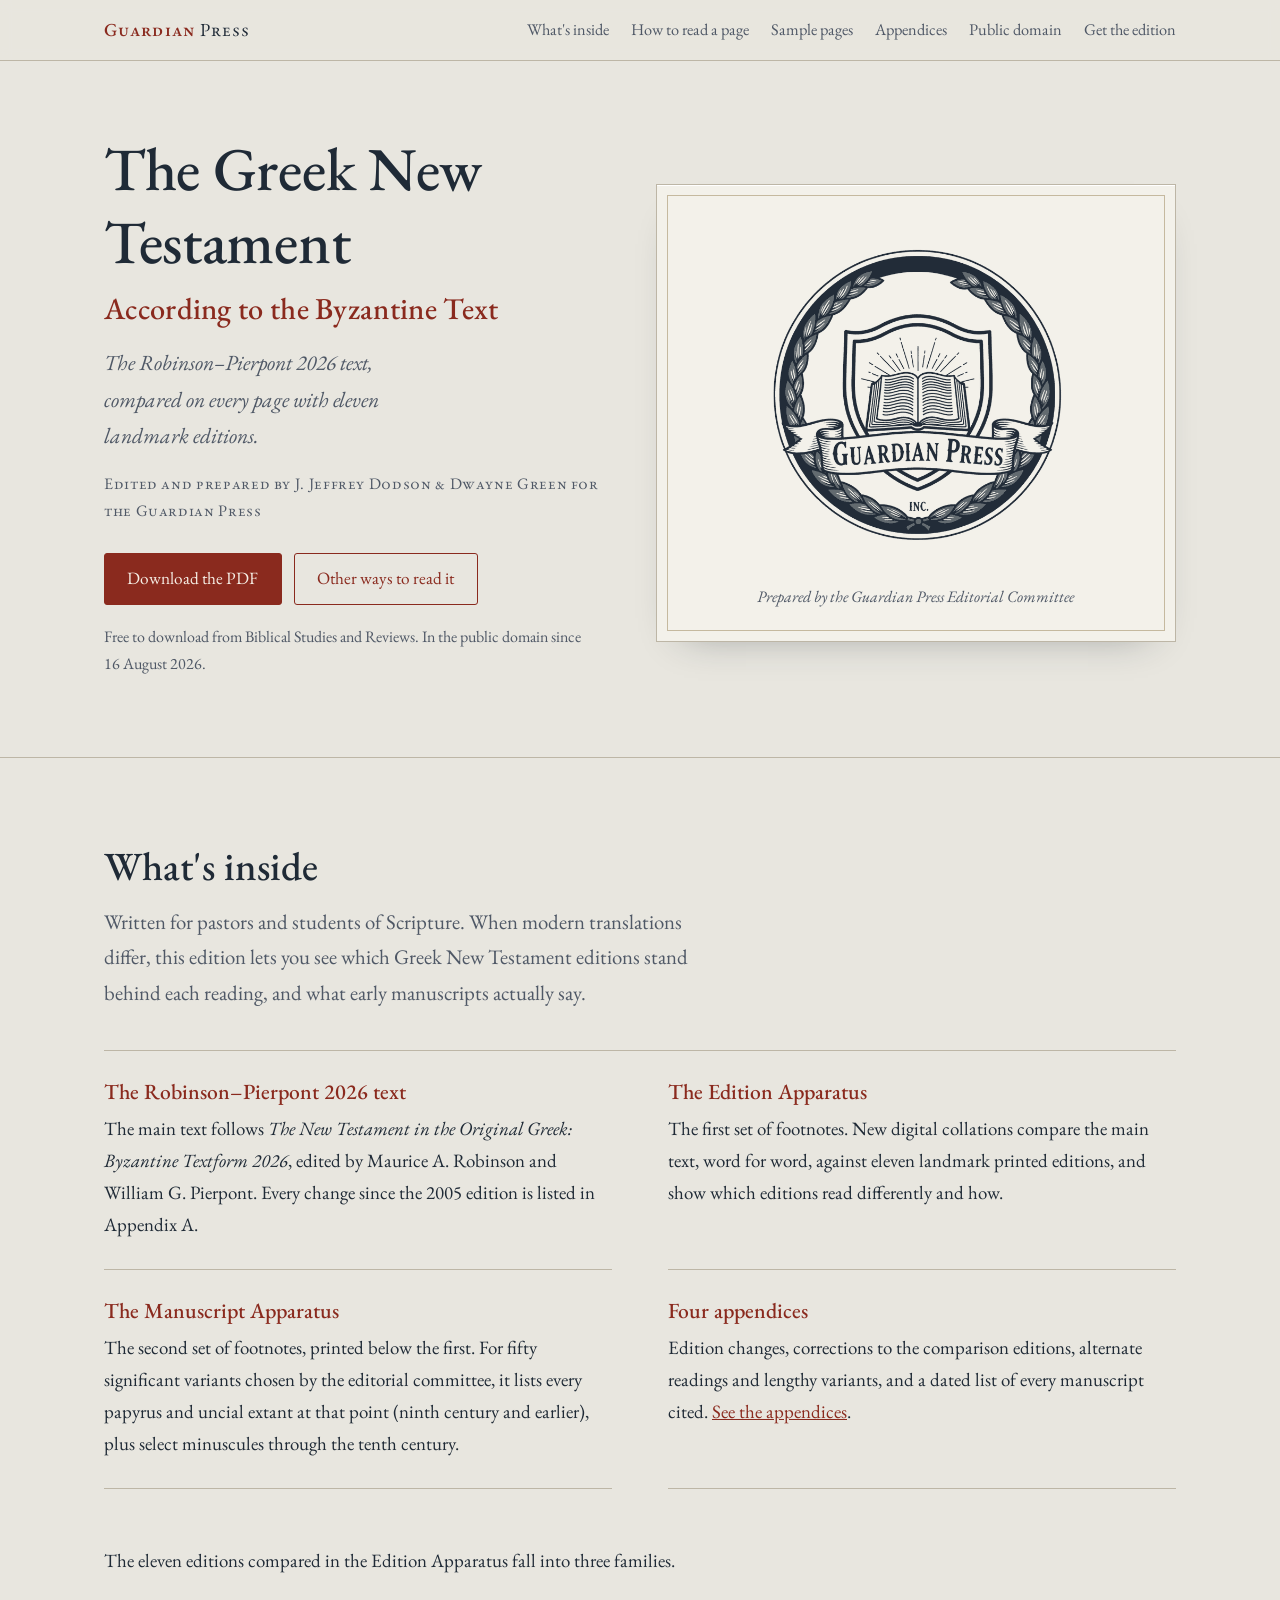
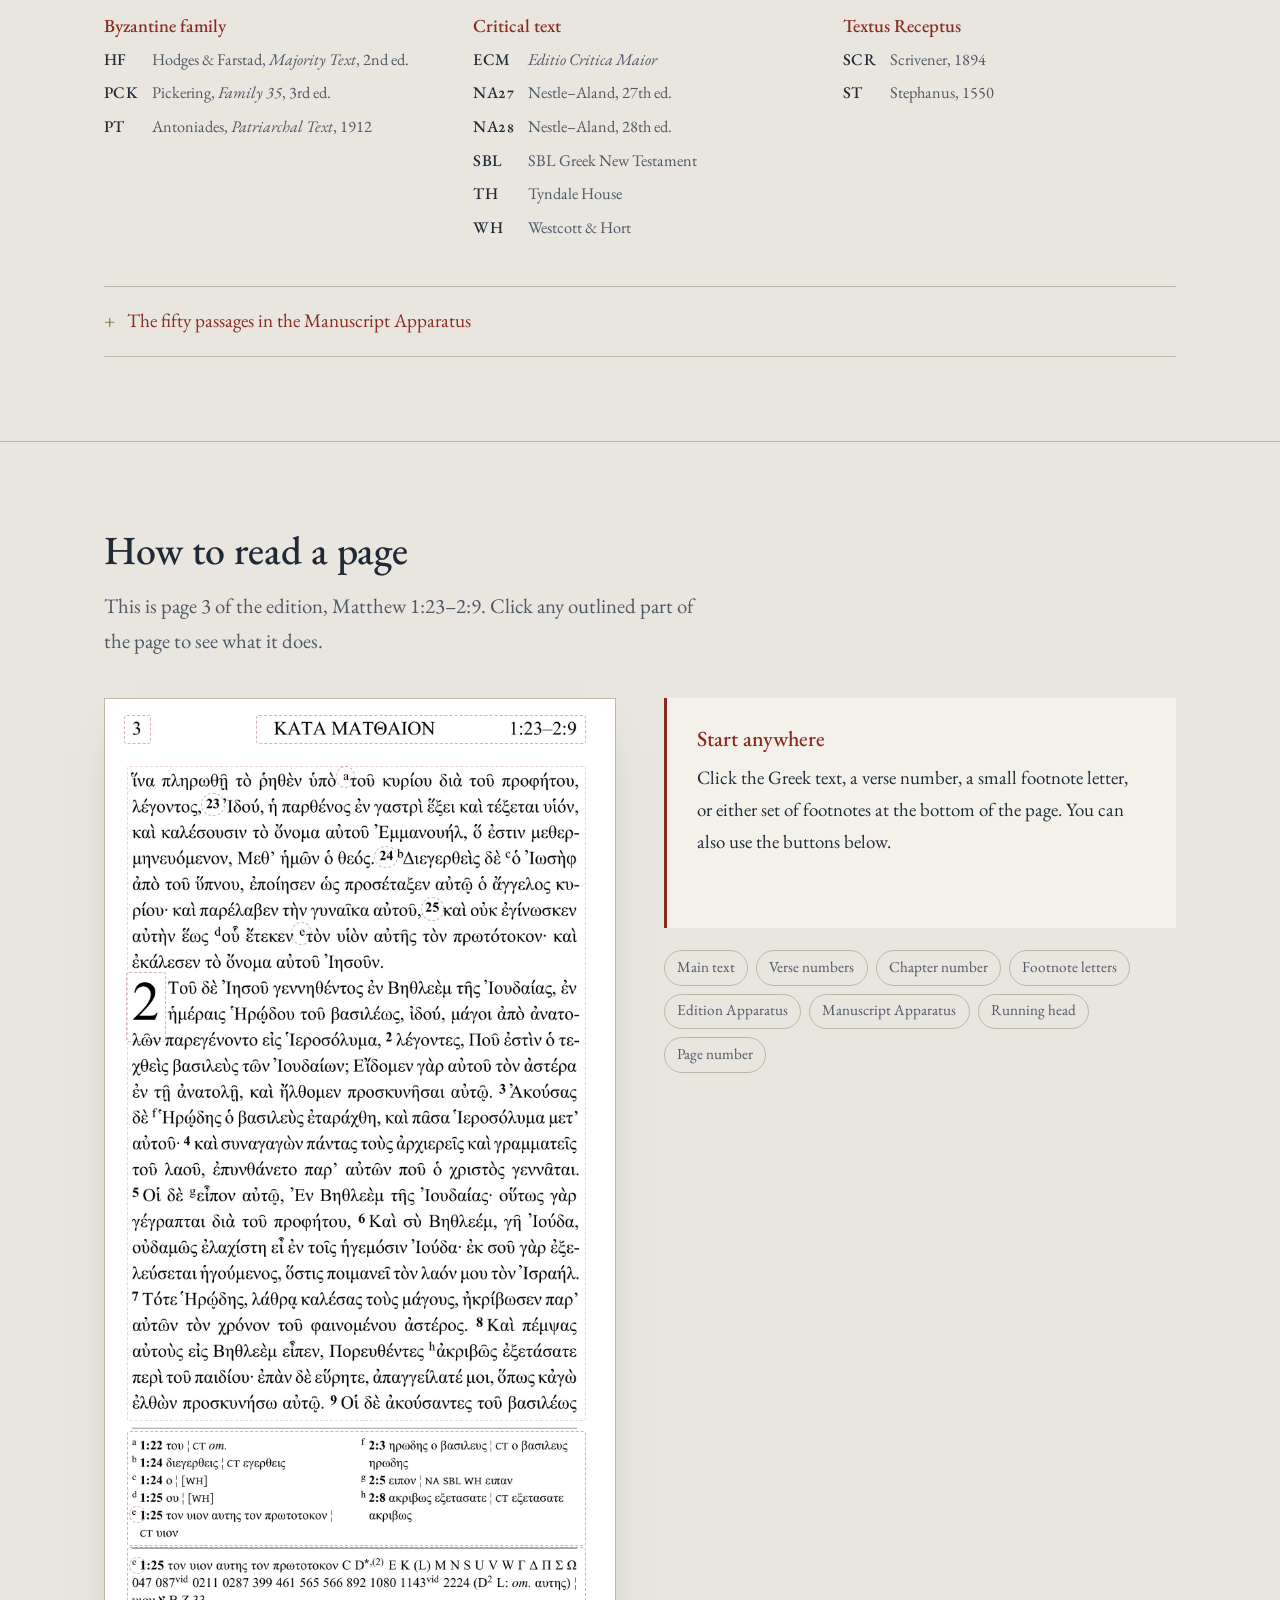
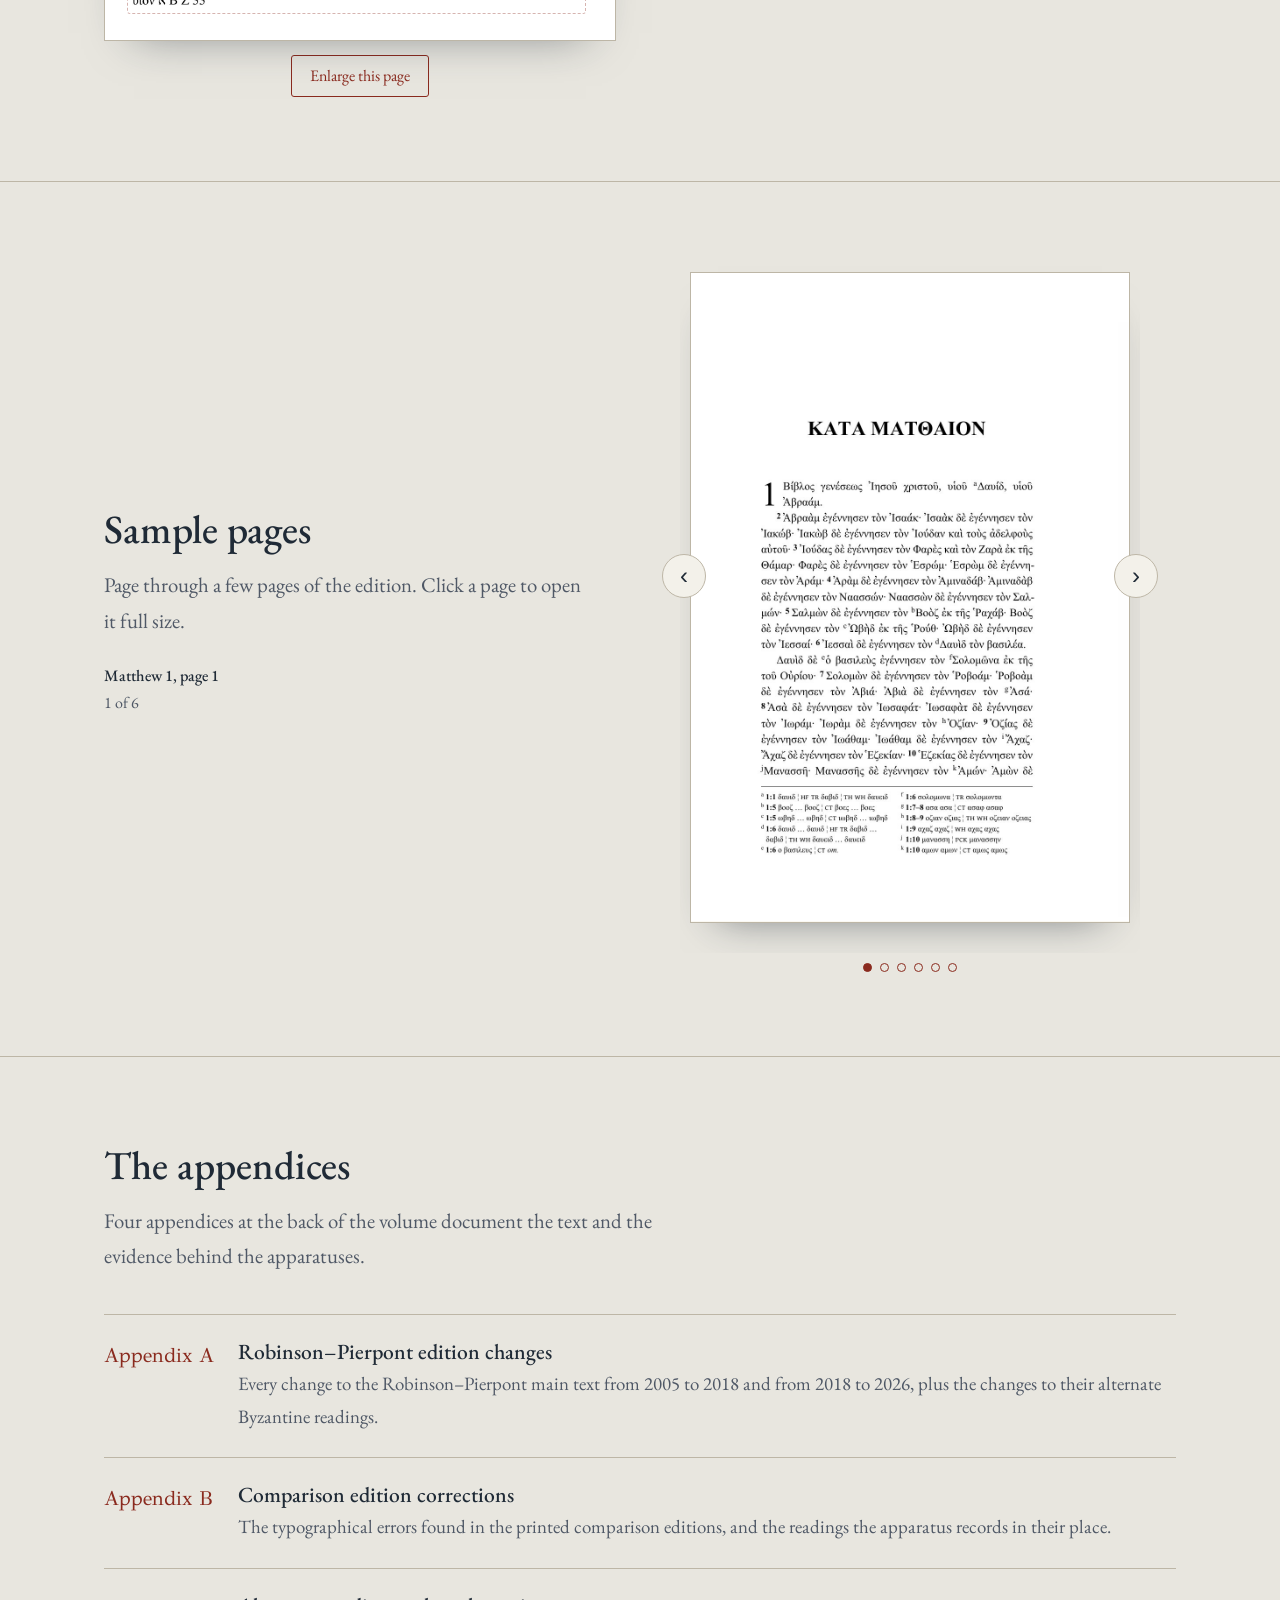
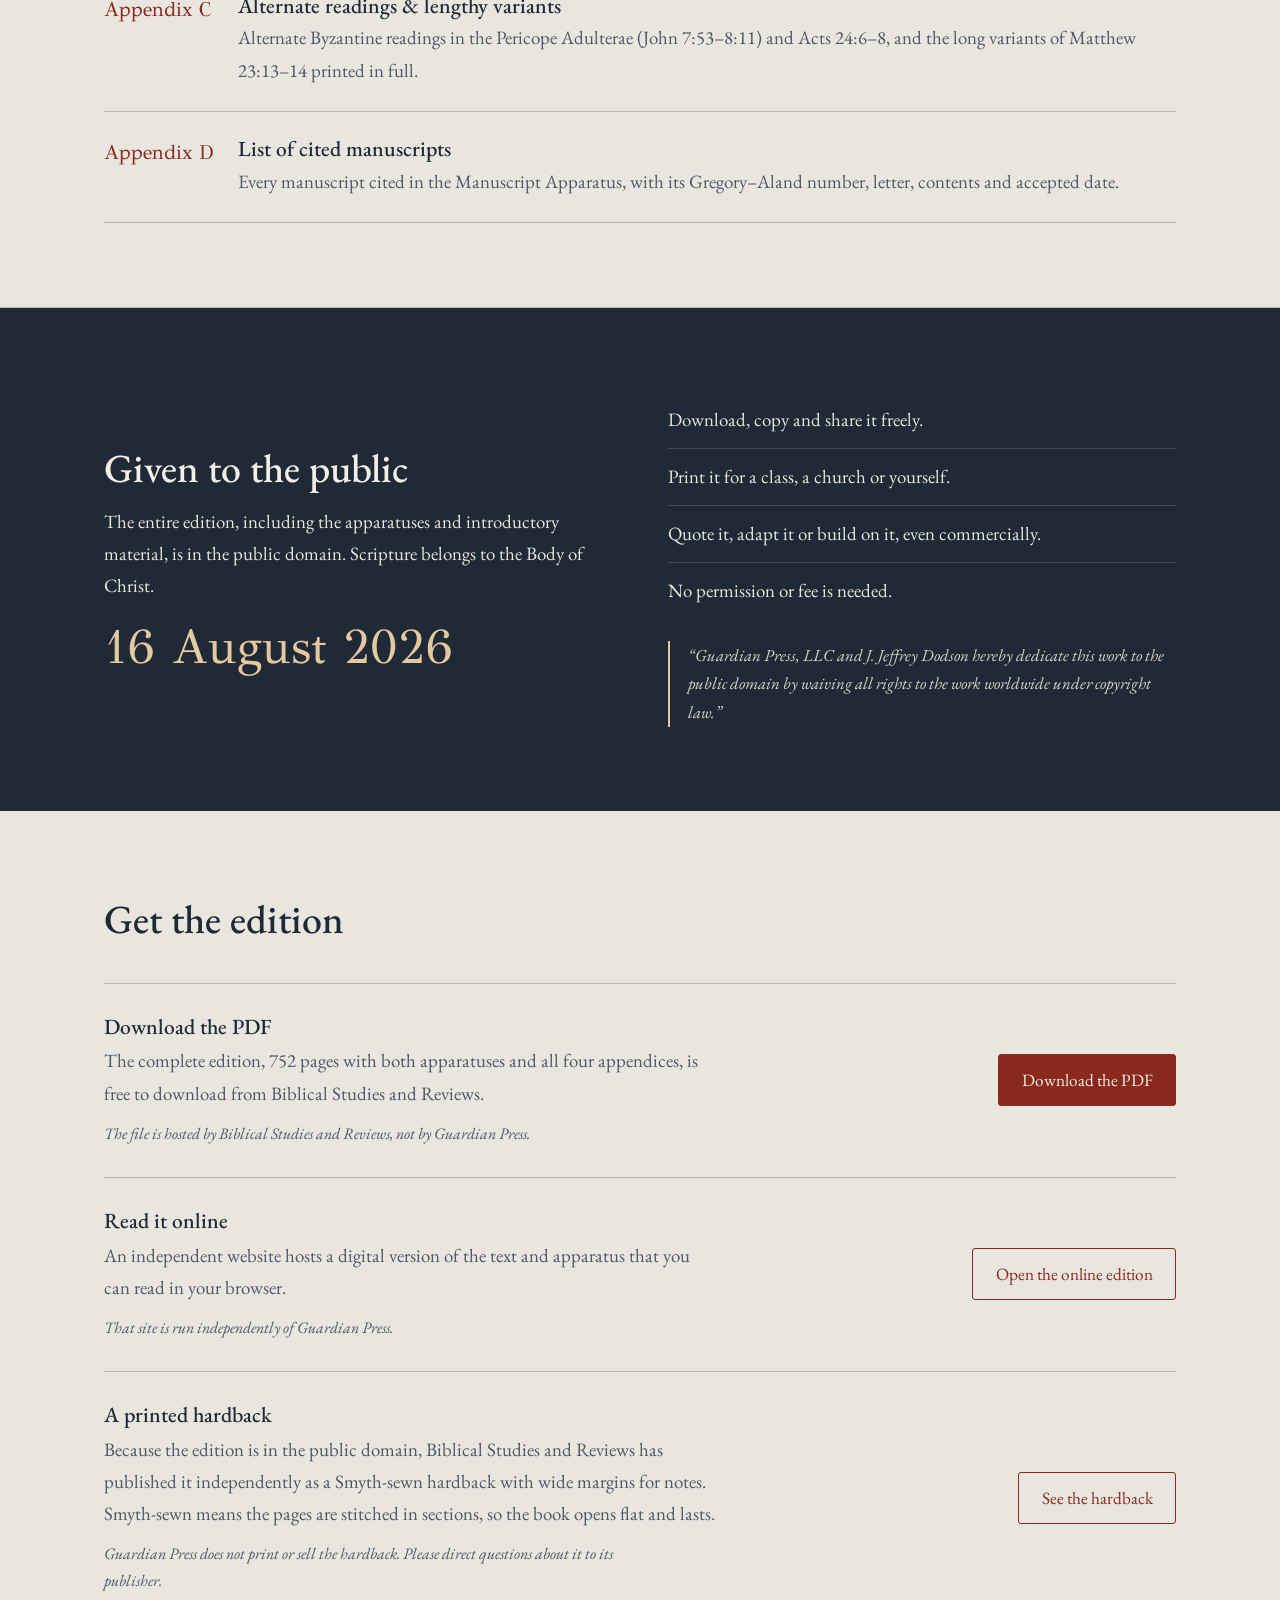
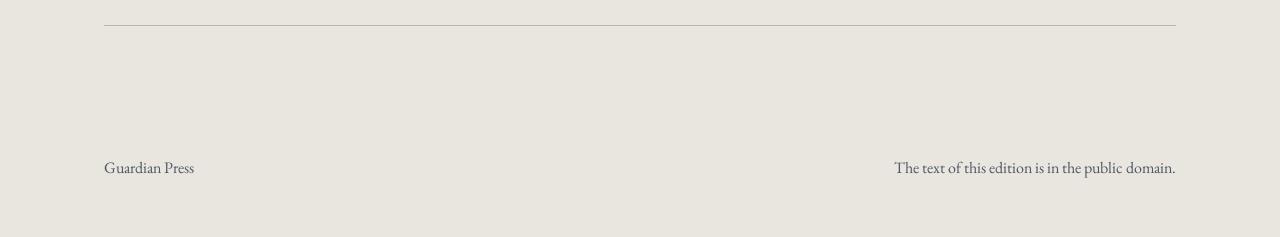
==== index.html @ 96c99129 "Separated JScript and styles. Removed inline CSS and created a separate styles sheet. Same for JScri" ====
<!doctype html>
<html lang="en">
<head>
<meta charset="utf-8">
<meta name="viewport" content="width=device-width, initial-scale=1">
<title>The Greek New Testament According to the Byzantine Text</title>
<meta name="description" content="A free, public-domain comparative edition of the Robinson–Pierpont 2026 Byzantine Greek New Testament, published by Guardian Press.">
<link rel="preconnect" href="https://fonts.googleapis.com">
<link rel="preconnect" href="https://fonts.gstatic.com" crossorigin>
<link href="https://fonts.googleapis.com/css2?family=EB+Garamond:ital,wght@0,400;0,500;0,600;1,400&family=GFS+Didot&display=swap" rel="stylesheet">
<link rel="stylesheet" href="style.css">
</head>
<body>

<header class="topbar">
  <div class="wrap">
    <a class="brand" href="#top"><b>Guardian</b> Press</a>
    <nav class="nav" aria-label="Sections">
      <a href="#inside">What's inside</a>
      <a href="#explore">How to read a page</a>
      <a href="#samples">Sample pages</a>
      <a href="#appendices">Appendices</a>
      <a href="#public-domain">Public domain</a>
      <a class="nav-dl" href="#get">Get the edition</a>
    </nav>
  </div>
</header>

<main id="top">

  <!-- Opening -->
  <div class="opening">
    <div class="wrap">
      <div>
        <h1>The Greek New Testament <span class="h1-sub">According to the Byzantine Text</span></h1>
        <p class="sub">The Robinson–Pierpont 2026 text, compared on every page with eleven landmark editions.</p>
        <p class="byline">Edited and prepared by J. Jeffrey Dodson &amp; Dwayne Green for the Guardian Press</p>
        <div class="actions">
          <a class="btn btn-primary" href="https://excavatingthetext.com/resources/greek-new-testament-byzantine-text-2026.pdf" target="_blank" rel="noopener">Download the PDF</a>
          <a class="btn btn-quiet" href="#get">Other ways to read it</a>
        </div>
        <p class="note">Free to download from Biblical Studies and Reviews. In the public domain since 16 August 2026.</p>
      </div>
      <figure class="seal">
        <img src="images/guardian-press-logo.png" width="640" height="640" alt="Guardian Press seal: an open book on a shield, encircled by a laurel wreath">
        <figcaption>Prepared by the Guardian Press Editorial Committee</figcaption>
      </figure>
    </div>
  </div>

  <!-- What's inside -->
  <section id="inside">
    <div class="wrap">
      <div class="head">
        <h2>What's inside</h2>
        <p class="lede">Written for pastors and students of Scripture. When modern translations differ, this edition lets you see which Greek New Testament editions stand behind each reading, and what early manuscripts actually say.</p>
      </div>
      <div class="contents">
        <div class="entry">
          <h3>The Robinson–Pierpont 2026 text</h3>
          <p>The main text follows <i>The New Testament in the Original Greek: Byzantine Textform 2026</i>, edited by Maurice A. Robinson and William G. Pierpont. Every change since the 2005 edition is listed in Appendix A.</p>
        </div>
        <div class="entry">
          <h3>The Edition Apparatus</h3>
          <p>The first set of footnotes. New digital collations compare the main text, word for word, against eleven landmark printed editions, and show which editions read differently and how.</p>
        </div>
        <div class="entry">
          <h3>The Manuscript Apparatus</h3>
          <p>The second set of footnotes, printed below the first. For fifty significant variants chosen by the editorial committee, it lists every papyrus and uncial extant at that point (ninth century and earlier), plus select minuscules through the tenth century.</p>
        </div>
        <div class="entry">
          <h3>Four appendices</h3>
          <p>Edition changes, corrections to the comparison editions, alternate readings and lengthy variants, and a dated list of every manuscript cited. <a href="#appendices">See the appendices</a>.</p>
        </div>
      </div>

      <div class="editions">
        <p class="intro">The eleven editions compared in the Edition Apparatus fall into three families.</p>
        <div>
          <h3>Byzantine family</h3>
          <dl>
            <dt>HF</dt><dd>Hodges &amp; Farstad, <i>Majority Text</i>, 2nd ed.</dd>
            <dt>PCK</dt><dd>Pickering, <i>Family 35</i>, 3rd ed.</dd>
            <dt>PT</dt><dd>Antoniades, <i>Patriarchal Text</i>, 1912</dd>
          </dl>
        </div>
        <div>
          <h3>Critical text</h3>
          <dl>
            <dt>ECM</dt><dd><i>Editio Critica Maior</i></dd>
            <dt>NA27</dt><dd>Nestle–Aland, 27th ed.</dd>
            <dt>NA28</dt><dd>Nestle–Aland, 28th ed.</dd>
            <dt>SBL</dt><dd>SBL Greek New Testament</dd>
            <dt>TH</dt><dd>Tyndale House</dd>
            <dt>WH</dt><dd>Westcott &amp; Hort</dd>
          </dl>
        </div>
        <div>
          <h3>Textus Receptus</h3>
          <dl>
            <dt>SCR</dt><dd>Scrivener, 1894</dd>
            <dt>ST</dt><dd>Stephanus, 1550</dd>
          </dl>
        </div>
      </div>

      <details class="fifty">
        <summary>The fifty passages in the Manuscript Apparatus</summary>
        <ul>
          <li>Matthew 1:25 <span>3</span></li><li>Matthew 3:11 <span>6</span></li><li>Matthew 4:10 <span>7</span></li><li>Matthew 6:13 <span>13</span></li><li>Matthew 12:47 <span>33</span></li><li>Matthew 17:21 <span>49</span></li><li>Matthew 18:11 <span>50</span></li><li>Matthew 23:13–14 <span>66</span></li><li>Matthew 25:13 <span>73</span></li><li>Matthew 28:9 <span>87</span></li>
          <li>Mark 1:2 <span>89</span></li><li>Mark 2:16 <span>95</span></li><li>Mark 7:16 <span>114</span></li><li>Mark 9:29 <span>123</span></li><li>Mark 11:26 <span>132</span></li><li>Mark 13:14 <span>139</span></li><li>Mark 15:28 <span>150</span></li><li>Mark 16:9–20 <span>153</span></li>
          <li>Luke 4:4 <span>168</span></li><li>Luke 9:55–56 <span>196</span></li><li>Luke 17:36 <span>225</span></li><li>Luke 23:17 <span>247</span></li><li>Luke 23:34 <span>248</span></li>
          <li>John 1:18 <span>256</span></li><li>John 5:3–4 <span>268</span></li><li>John 7:53–8:11 <span>281</span></li><li>John 12:1 <span>297</span></li>
          <li>Acts 8:37 <span>353</span></li><li>Acts 12:25 <span>367</span></li><li>Acts 15:34 <span>378</span></li><li>Acts 28:29 <span>423</span></li>
          <li>Romans 8:1 <span>438</span></li><li>Romans 14:24–26 <span>451</span></li><li>Romans 16:24 <span>456</span></li><li>1 Corinthians 10:28 <span>474</span></li><li>Ephesians 5:30 <span>532</span></li><li>Philippians 3:16 <span>540</span></li><li>1 Thessalonians 1:1 <span>551</span></li><li>2 Thessalonians 2:3 <span>560</span></li><li>1 Timothy 3:16 <span>566</span></li><li>Hebrews 3:6 <span>588</span></li><li>Hebrews 11:37 <span>603</span></li>
          <li>James 4:4 <span>614</span></li><li>1 Peter 4:14 <span>626</span></li><li>1 John 2:23 <span>637</span></li><li>1 John 5:7–8 <span>642</span></li><li>3 John 1:12 <span>648</span></li>
          <li>Revelation 2:20 <span>658</span></li><li>Revelation 16:9 <span>688</span></li><li>Revelation 22:14 <span>705</span></li>
        </ul>
      </details>
    </div>
  </section>

  <!-- Explore a page -->
  <section id="explore">
    <div class="wrap">
      <div class="head">
        <h2>How to read a page</h2>
        <p class="lede">This is page 3 of the edition, Matthew 1:23–2:9. Click any outlined part of the page to see what it does.</p>
      </div>
      <div class="explore">
        <div class="pagecol">
        <div class="pagewrap" id="sheet">
          <img src="images/explore-matthew-1-23.jpg" width="1500" height="2766" alt="Page 3 of the edition: Matthew 1:23 to 2:9, with the Edition Apparatus and Manuscript Apparatus at the bottom">
        </div>
        <button class="enlarge" id="enlarge" type="button">Enlarge this page</button>
        </div>
        <div class="panel">
          <div class="card" id="info" aria-live="polite">
            <h3>Start anywhere</h3>
            <p>Click the Greek text, a verse number, a small footnote letter, or either set of footnotes at the bottom of the page. You can also use the buttons below.</p>
          </div>
          <div class="chips" id="chips" aria-label="Parts of the page"></div>
        </div>
      </div>
    </div>
  </section>

  <!-- Sample pages -->
  <section id="samples">
    <div class="wrap samples">
      <div class="head head-flush">
        <h2>Sample pages</h2>
        <p class="lede">Page through a few pages of the edition. Click a page to open it full size.</p>
        <p class="counter counter-left" id="sampleCaption"></p>
      </div>
      <div class="carousel" id="carousel" aria-roledescription="carousel" aria-label="Sample pages" tabindex="0">
        <div class="viewport"><div class="track" id="track"></div></div>
        <button class="arrow prev" id="prev" aria-label="Previous page">‹</button>
        <button class="arrow next" id="next" aria-label="Next page">›</button>
        <div class="dots" id="dots"></div>
      </div>
    </div>
  </section>

  <!-- Appendices -->
  <section id="appendices">
    <div class="wrap">
      <div class="head">
        <h2>The appendices</h2>
        <p class="lede">Four appendices at the back of the volume document the text and the evidence behind the apparatuses.</p>
      </div>
      <ol class="appx">
        <li><span class="num">Appendix A</span><div><h3>Robinson–Pierpont edition changes</h3><p>Every change to the Robinson–Pierpont main text from 2005 to 2018 and from 2018 to 2026, plus the changes to their alternate Byzantine readings.</p></div></li>
        <li><span class="num">Appendix B</span><div><h3>Comparison edition corrections</h3><p>The typographical errors found in the printed comparison editions, and the readings the apparatus records in their place.</p></div></li>
        <li><span class="num">Appendix C</span><div><h3>Alternate readings &amp; lengthy variants</h3><p>Alternate Byzantine readings in the Pericope Adulterae (John 7:53–8:11) and Acts 24:6–8, and the long variants of Matthew 23:13–14 printed in full.</p></div></li>
        <li><span class="num">Appendix D</span><div><h3>List of cited manuscripts</h3><p>Every manuscript cited in the Manuscript Apparatus, with its Gregory–Aland number, letter, contents and accepted date.</p></div></li>
      </ol>
    </div>
  </section>

  <!-- Public domain -->
  <section id="public-domain" class="pd">
    <div class="wrap">
      <div>
        <h2>Given to the public</h2>
        <p class="pd-lede">The entire edition, including the apparatuses and introductory material, is in the public domain. Scripture belongs to the Body of Christ.</p>
        <div class="date">16 August 2026</div>
      </div>
      <div>
        <ul>
          <li>Download, copy and share it freely.</li>
          <li>Print it for a class, a church or yourself.</li>
          <li>Quote it, adapt it or build on it, even commercially.</li>
          <li>No permission or fee is needed.</li>
        </ul>
        <p class="dedication">“Guardian Press, LLC and J. Jeffrey Dodson hereby dedicate this work to the public domain by waiving all rights to the work worldwide under copyright law.”</p>
      </div>
    </div>
  </section>

  <!-- Get the edition -->
  <section id="get">
    <div class="wrap">
      <div class="head">
        <h2>Get the edition</h2>
      </div>
      <div class="ways">
        <div class="way">
          <div>
            <h3>Download the PDF</h3>
            <p>The complete edition, 752 pages with both apparatuses and all four appendices, is free to download from Biblical Studies and Reviews.</p>
            <p class="fine">The file is hosted by Biblical Studies and Reviews, not by Guardian Press.</p>
          </div>
          <a class="btn btn-primary" href="https://excavatingthetext.com/resources/greek-new-testament-byzantine-text-2026.pdf" target="_blank" rel="noopener">Download the PDF</a>
        </div>
        <div class="way">
          <div>
            <h3>Read it online</h3>
            <p>An independent website hosts a digital version of the text and apparatus that you can read in your browser.</p>
            <p class="fine">That site is run independently of Guardian Press.</p>
          </div>
          <a class="btn btn-quiet" href="https://excavatingthetext.com/gnt/" target="_blank" rel="noopener">Open the online edition</a>
        </div>
        <div class="way">
          <div>
            <h3>A printed hardback</h3>
            <p>Because the edition is in the public domain, Biblical Studies and Reviews has published it independently as a Smyth-sewn hardback with wide margins for notes. Smyth-sewn means the pages are stitched in sections, so the book opens flat and lasts.</p>
            <p class="fine">Guardian Press does not print or sell the hardback. Please direct questions about it to its publisher.</p>
          </div>
          <a class="btn btn-quiet" href="https://excavatingthetext.com/hardbound-gnt.html" target="_blank" rel="noopener">See the hardback</a>
        </div>
      </div>
    </div>
  </section>

</main>

<dialog id="lightbox" aria-label="Enlarged page">
  <button type="button" id="lbclose" class="lbclose" aria-label="Close enlarged page">Close</button>
  <img src="images/explore-matthew-1-23.jpg" width="1500" height="2766" alt="Page 3 of the edition, enlarged: Matthew 1:23 to 2:9">
</dialog>

<footer>
  <div class="wrap">
    <span>Guardian Press</span>
    <span>The text of this edition is in the public domain.</span>
  </div>
</footer>

<script src="script.js" defer></script>
</body>
</html>
---- style.css ----
/* ---------- Colors: stone paper, iron-gall ink, rubric red ---------- */
:root{
  --stone:#e8e6df;      /* page background: soft, not bright */
  --vellum:#f3f1ea;     /* lighter surfaces */
  --ink:#1f2a36;        /* main text: blue-black like old ink */
  --ink-soft:#4f5866;
  --rubric:#8a2a1e;     /* the red scribes used for headings */
  --rubric-dark:#6c2016;
  --rule:#bdb6a6;
  --gilt:#8c7343;
  --measure:68ch;
}
*{box-sizing:border-box}
html{scroll-behavior:smooth}
@media (prefers-reduced-motion:reduce){html{scroll-behavior:auto}*{transition:none!important;animation:none!important}}
body{margin:0;background:var(--stone);color:var(--ink);font-family:"EB Garamond",Georgia,serif;font-size:1.18rem;line-height:1.7;-webkit-font-smoothing:antialiased}
.greek{font-family:"GFS Didot","EB Garamond",serif}
a{color:var(--rubric)}
a:hover{color:var(--rubric-dark)}
:focus-visible{outline:2px solid var(--rubric);outline-offset:3px}
.wrap{max-width:1120px;margin:0 auto;padding:0 24px}
h1,h2,h3{font-weight:500;line-height:1.2;margin:0}
h2{font-size:clamp(1.9rem,3.2vw,2.5rem);color:var(--ink)}
h3{font-size:1.35rem}
p{margin:0 0 1em}
.lede{font-size:1.3rem;color:var(--ink-soft);max-width:var(--measure)}

/* ---------- Top bar ---------- */
.topbar{position:sticky;top:0;z-index:20;background:rgba(232,230,223,.94);backdrop-filter:blur(6px);border-bottom:1px solid var(--rule)}
.topbar .wrap{display:flex;align-items:center;gap:24px;height:60px}
.brand{font-variant:small-caps;letter-spacing:.06em;font-size:1.15rem;text-decoration:none;color:var(--ink);white-space:nowrap}
.brand b{color:var(--rubric);font-weight:500}
.nav{display:flex;gap:22px;margin-left:auto;overflow-x:auto;scrollbar-width:none}
.nav::-webkit-scrollbar{display:none}
.nav a{color:var(--ink-soft);text-decoration:none;font-size:1.02rem;white-space:nowrap}
.nav a:hover{color:var(--rubric)}
@media (max-width:720px){.nav a:not(.nav-dl){display:none}}

/* ---------- Buttons ---------- */
.btn{display:inline-block;font:inherit;font-size:1.08rem;padding:.6em 1.3em;border-radius:3px;text-decoration:none;cursor:pointer;border:1px solid var(--rubric);transition:background .15s,color .15s}
.btn-primary{background:var(--rubric);color:#f6efe6}
.btn-primary:hover{background:var(--rubric-dark);color:#fff}
.btn-quiet{background:transparent;color:var(--rubric)}
.btn-quiet:hover{background:rgba(138,42,30,.07)}

/* ---------- Opening: the text itself ---------- */
.opening{padding:72px 0 64px;border-bottom:1px solid var(--rule)}
.opening .wrap{display:grid;grid-template-columns:1fr 1.05fr;gap:56px;align-items:center}
.opening h1{font-size:clamp(2.5rem,5vw,3.8rem);letter-spacing:-.005em}
.opening .h1-sub{display:block;font-size:.5em;color:var(--rubric);margin-top:.35em;letter-spacing:.01em}
.opening .sub{font-size:1.35rem;color:var(--ink-soft);margin:18px 0 30px;max-width:30ch;font-style:italic}
.actions{display:flex;flex-wrap:wrap;gap:12px;align-items:center}
.note{font-size:1rem;color:var(--ink-soft);margin-top:18px}
.seal{margin:0;background:var(--vellum);border:1px solid var(--rule);padding:40px 40px 30px;text-align:center;box-shadow:0 1px 0 #fff inset,0 18px 40px -28px rgba(31,42,54,.45);position:relative}
.seal::before{content:"";position:absolute;inset:10px;border:1px solid rgba(140,115,67,.45);pointer-events:none}
.seal img{display:block;width:100%;max-width:340px;height:auto;margin:0 auto}
.seal figcaption{margin-top:18px;font-size:1rem;color:var(--ink-soft);font-style:italic}
@media (max-width:860px){.seal{padding:28px 24px 22px}.seal img{max-width:260px}}
.incipit{background:var(--vellum);border:1px solid var(--rule);padding:44px 44px 36px;position:relative;box-shadow:0 1px 0 #fff inset,0 18px 40px -28px rgba(31,42,54,.45)}
.incipit .book{font-family:"GFS Didot",serif;color:var(--rubric);letter-spacing:.18em;text-align:center;font-size:1.05rem;margin-bottom:22px}
.incipit p{font-family:"GFS Didot",serif;font-size:clamp(1.35rem,2.3vw,1.7rem);line-height:1.75;margin:0;text-align:justify;hyphens:none}
.incipit .first{color:var(--rubric)}
.incipit sup{color:var(--rubric);font-size:.5em;font-family:"EB Garamond",serif;margin-right:.15em}
.incipit .ref{font-size:.95rem;color:var(--ink-soft);text-align:right;margin-top:16px;font-style:italic}
@media (max-width:860px){.opening .wrap{grid-template-columns:1fr;gap:40px}.incipit{padding:30px 24px}}

/* ---------- Sections ---------- */
section{padding:84px 0;border-bottom:1px solid var(--rule)}
section:last-of-type{border-bottom:0}
.head{margin-bottom:40px;max-width:var(--measure)}
.head h2{margin-bottom:14px}

/* What's inside: a ruled list, like a glossary */
.contents{display:grid;grid-template-columns:1fr 1fr;gap:0 56px;border-top:1px solid var(--rule)}
.entry{padding:28px 0;border-bottom:1px solid var(--rule)}
.entry h3{color:var(--rubric);margin-bottom:8px}
.entry p{margin:0;color:var(--ink)}
@media (max-width:760px){.contents{grid-template-columns:1fr}}

/* ---------- Explore a page ---------- */
.explore{display:grid;grid-template-columns:minmax(0,1fr) minmax(0,1fr);gap:48px;align-items:start}
@media (max-width:860px){.explore{grid-template-columns:1fr}}
.pagewrap{position:relative;border:1px solid var(--rule);box-shadow:0 22px 44px -30px rgba(31,42,54,.55);background:#fff;line-height:0}
.pagewrap img{width:100%;height:auto;display:block}
.hot{position:absolute;border:1px dashed rgba(138,42,30,.35);border-radius:3px;background:transparent;padding:0;cursor:pointer;transition:background .15s,border-color .15s}
.hot:hover{background:rgba(138,42,30,.07);border-color:rgba(138,42,30,.75)}
.hot.on{background:rgba(140,115,67,.2);border:1.5px solid var(--gilt)}
.hot.small{border-radius:50%}
.hot.big{border-color:rgba(138,42,30,.18)}
.hot.big.on{border-color:var(--gilt)}
.panel{position:sticky;top:90px}
.panel .hint{color:var(--ink-soft);font-style:italic;margin-bottom:22px}
.panel .card{background:var(--vellum);border-left:3px solid var(--rubric);padding:28px 30px;min-height:230px}
.panel .card h3{color:var(--rubric);margin-bottom:10px}
.panel .card p{margin:0 0 .8em}
.chips{display:flex;flex-wrap:wrap;gap:8px;margin-top:22px}
.chip{font:inherit;font-size:.95rem;background:transparent;border:1px solid var(--rule);color:var(--ink-soft);padding:.25em .8em;border-radius:20px;cursor:pointer}
.chip:hover{border-color:var(--rubric);color:var(--rubric)}
.chip.on{background:var(--ink);color:var(--vellum);border-color:var(--ink)}
.disclaim{font-size:.92rem;color:var(--ink-soft);margin-top:18px;font-style:italic}

/* ---------- Sample pages carousel ---------- */
.samples{display:grid;grid-template-columns:minmax(0,1fr) minmax(0,1.1fr);gap:56px;align-items:center}
@media (max-width:860px){.samples{grid-template-columns:minmax(0,1fr)}}
.carousel{position:relative;max-width:460px;margin:0 auto;width:100%}
.viewport{overflow:hidden}
.track{display:flex;transition:transform .45s cubic-bezier(.3,.7,.2,1)}
.slide{flex:0 0 100%;padding:6px 10px 30px}
.slide img,.ph{display:block;width:100%;height:auto;aspect-ratio:5/7.4;object-fit:contain;background:#fbf9f3;border:1px solid var(--rule);box-shadow:0 22px 40px -28px rgba(31,42,54,.6)}
.ph{padding:12% 11%;display:flex;flex-direction:column;gap:.55em}
.ph .t{font-family:"GFS Didot",serif;color:var(--rubric);text-align:center;letter-spacing:.15em;margin-bottom:.8em}
.ph .l{height:.42em;background:#ddd6c8;border-radius:2px}
.ph .s{margin-top:auto;border-top:1px solid var(--rule);padding-top:.6em;display:flex;flex-direction:column;gap:.45em}
.ph .s .l{height:.32em;background:#e2dccf}
.ph .tag{text-align:center;font-style:italic;font-size:.85rem;color:var(--ink-soft);margin-top:.4em}
.arrow{position:absolute;top:44%;transform:translateY(-50%);width:44px;height:44px;border-radius:50%;border:1px solid var(--rule);background:var(--vellum);color:var(--ink);font-size:1.5rem;line-height:1;cursor:pointer;display:grid;place-items:center}
.arrow:hover{border-color:var(--rubric);color:var(--rubric)}
.arrow.prev{left:-18px}.arrow.next{right:-18px}
@media (max-width:560px){.arrow.prev{left:-4px}.arrow.next{right:-4px}}
.counter{text-align:center;color:var(--ink-soft);font-size:1rem}
.counter b{color:var(--ink);font-weight:500}
.dots{display:flex;justify-content:center;gap:8px;margin-top:10px}
.dot{width:9px;height:9px;border-radius:50%;border:1px solid var(--rubric);background:transparent;padding:0;cursor:pointer}
.dot.on{background:var(--rubric)}

/* ---------- Appendices ---------- */
.appx{list-style:none;padding:0;margin:0;border-top:1px solid var(--rule)}
.appx li{display:grid;grid-template-columns:110px 1fr;gap:24px;padding:24px 0;border-bottom:1px solid var(--rule)}
.appx .num{font-family:"GFS Didot",serif;color:var(--rubric);font-size:1.25rem}
.appx h3{margin-bottom:4px}
.appx p{margin:0;color:var(--ink-soft)}
@media (max-width:560px){.appx li{grid-template-columns:1fr;gap:4px}}

/* ---------- Public domain ---------- */
.pd{background:var(--ink);color:#e9e5dc;border-bottom:0}
.pd h2{color:#f3efe6}
.pd .wrap{display:grid;grid-template-columns:1fr 1fr;gap:56px;align-items:center}
.pd .date{font-family:"GFS Didot",serif;font-size:clamp(2rem,4vw,3rem);color:#e3c9a0;line-height:1.1;margin-top:14px}
.pd ul{margin:0;padding:0;list-style:none}
.pd li{padding:12px 0;border-bottom:1px solid rgba(233,229,220,.18)}
.pd li:last-child{border-bottom:0}
@media (max-width:760px){.pd .wrap{grid-template-columns:1fr;gap:28px}}

/* ---------- Get the edition ---------- */
.ways{border-top:1px solid var(--rule)}
.way{display:grid;grid-template-columns:1fr auto;gap:32px;align-items:center;padding:30px 0;border-bottom:1px solid var(--rule)}
.way h3{margin-bottom:6px}
.way p{margin:0;color:var(--ink-soft);max-width:var(--measure)}
.way .fine{font-size:1rem;margin-top:10px;font-style:italic}
@media (max-width:700px){.way{grid-template-columns:1fr;gap:16px}}

footer{padding:44px 0 56px;color:var(--ink-soft);font-size:1rem}
footer .wrap{display:flex;flex-wrap:wrap;gap:12px 32px;justify-content:space-between}


/* Enlarge + magnified close-ups */
.pagecol{min-width:0}
.enlarge{display:block;margin:14px auto 0;font:inherit;font-size:1rem;background:transparent;color:var(--rubric);border:1px solid var(--rubric);border-radius:3px;padding:.4em 1.1em;cursor:pointer}
.enlarge:hover{background:rgba(138,42,30,.07)}
.zoomset{margin-top:20px;display:grid;gap:12px}
.zoom{margin:0;background:#fbf9f3;border:1px solid var(--rule);padding:8px 10px 6px}
.zoom img{display:block;width:100%;height:auto}
.zoom figcaption{font-size:.9rem;color:var(--ink-soft);font-style:italic;margin-top:4px}
dialog#lightbox{border:0;padding:0;background:#fff;max-width:96vw;max-height:94vh;overflow:auto;box-shadow:0 30px 80px rgba(0,0,0,.45)}
dialog#lightbox::backdrop{background:rgba(31,42,54,.72)}
dialog#lightbox img{display:block;width:min(1200px,94vw);max-width:none;height:auto}
.lbclose{position:sticky;top:10px;float:right;margin:10px 10px 0 0;z-index:2;font:inherit;font-size:1rem;background:var(--ink);color:var(--vellum);border:0;border-radius:3px;padding:.4em 1em;cursor:pointer}
@media (max-width:860px){dialog#lightbox img{width:1000px}}

/* Byline */
.byline{font-size:1rem;color:var(--ink-soft);margin:-14px 0 28px;font-variant:small-caps;letter-spacing:.04em}

/* Eleven editions */
.editions{margin-top:56px;display:grid;grid-template-columns:repeat(3,1fr);gap:36px}
.editions h3{font-size:1.15rem;color:var(--rubric);margin-bottom:10px}
.editions dl{margin:0;display:grid;grid-template-columns:auto 1fr;gap:6px 14px;font-size:1.02rem}
.editions dt{font-variant:small-caps;letter-spacing:.03em;color:var(--ink);font-weight:500}
.editions dd{margin:0;color:var(--ink-soft)}
.editions .intro{grid-column:1/-1;margin:0;max-width:var(--measure)}
@media (max-width:860px){.editions{grid-template-columns:1fr}}

/* Fifty variants */
details.fifty{margin-top:44px;border-top:1px solid var(--rule);border-bottom:1px solid var(--rule)}
details.fifty summary{cursor:pointer;padding:18px 0;font-size:1.2rem;color:var(--rubric);list-style:none}
details.fifty summary::-webkit-details-marker{display:none}
details.fifty summary::before{content:"+";display:inline-block;width:1.2em;color:var(--gilt)}
details.fifty[open] summary::before{content:"−"}
.fifty ul{columns:4 180px;column-gap:28px;list-style:none;padding:0 0 22px;margin:0;font-size:1.02rem}
.fifty li{padding:3px 0;break-inside:avoid;display:flex;justify-content:space-between;gap:10px;border-bottom:1px dotted rgba(189,182,166,.6)}
.fifty li span{color:var(--ink-soft);font-size:.92rem}

.dedication{margin:22px 0 0;padding-left:18px;border-left:2px solid #e3c9a0;font-style:italic;color:#d9d3c6;font-size:1.05rem}
.slide a{display:block}

/* Small layout helpers (formerly inline styles) */
.head-flush{margin-bottom:0}
.counter-left{text-align:left;margin-top:24px}
.pd-lede{margin-top:14px}
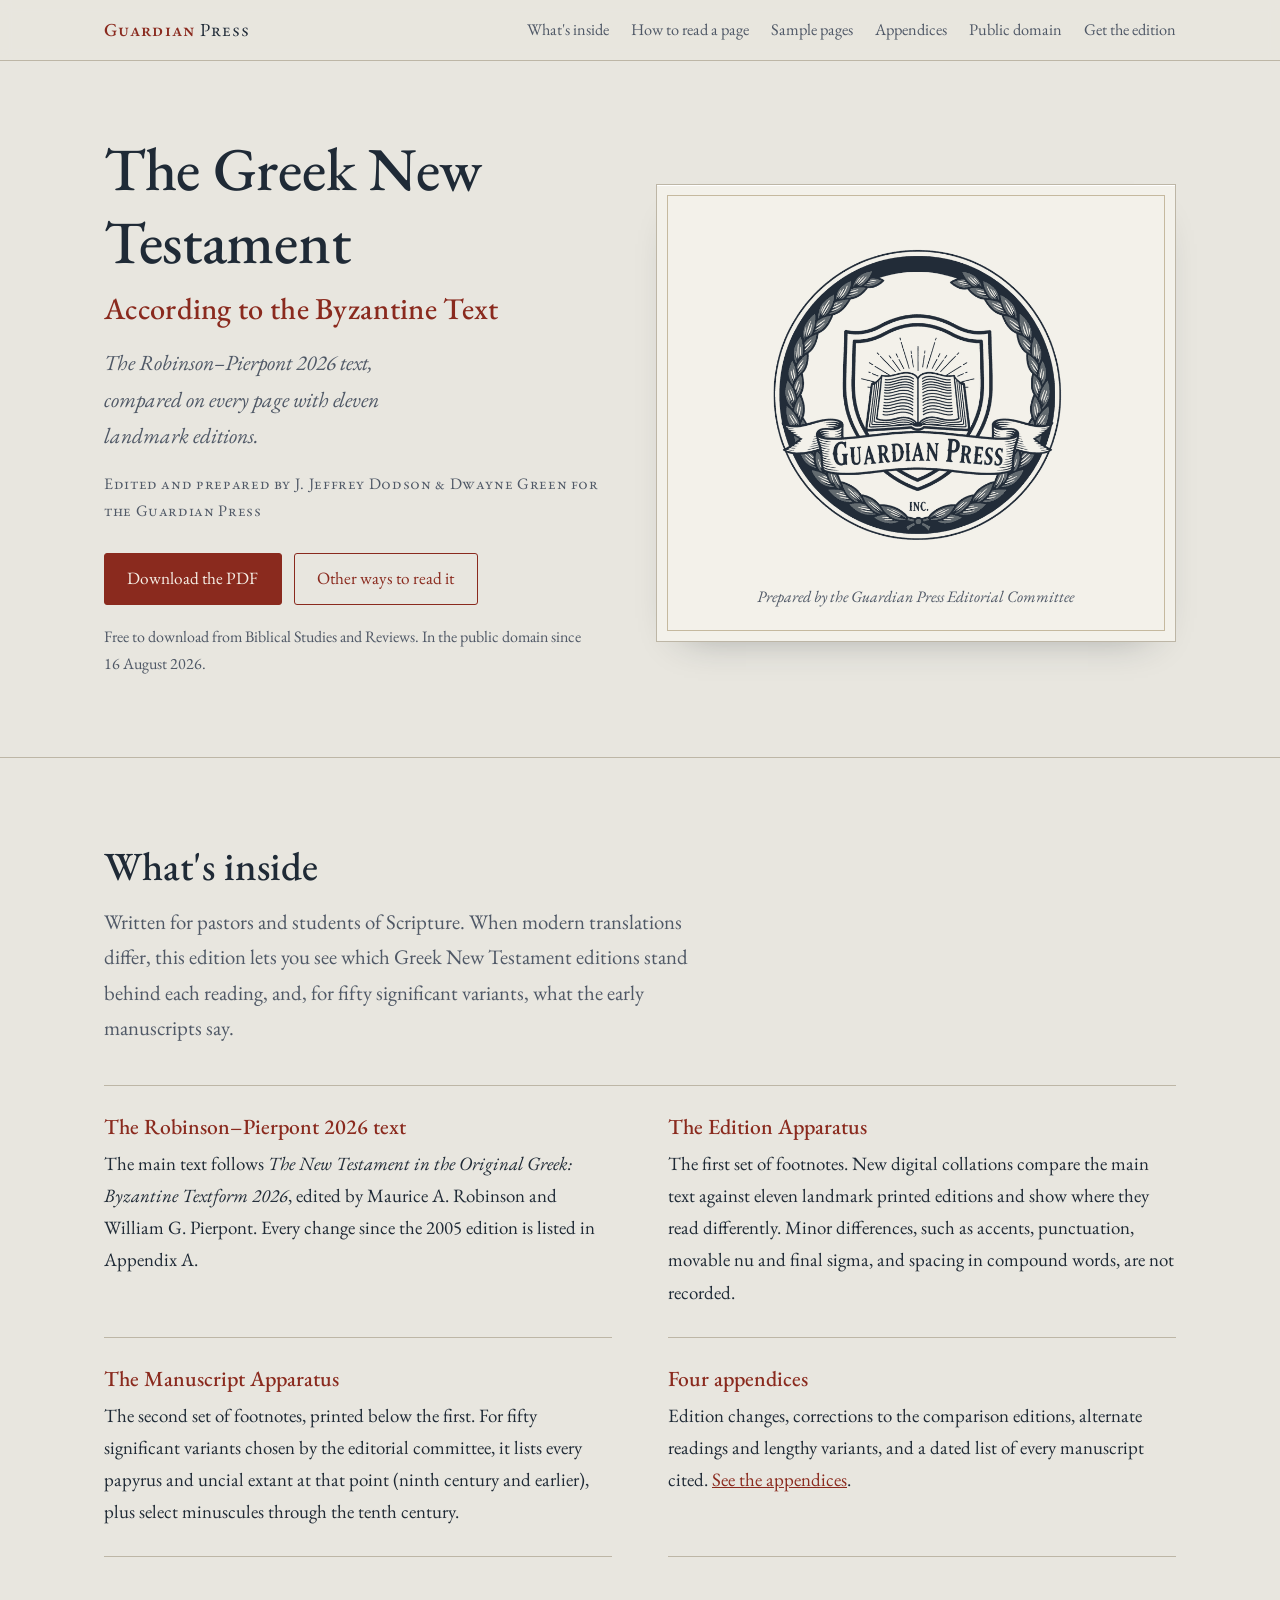
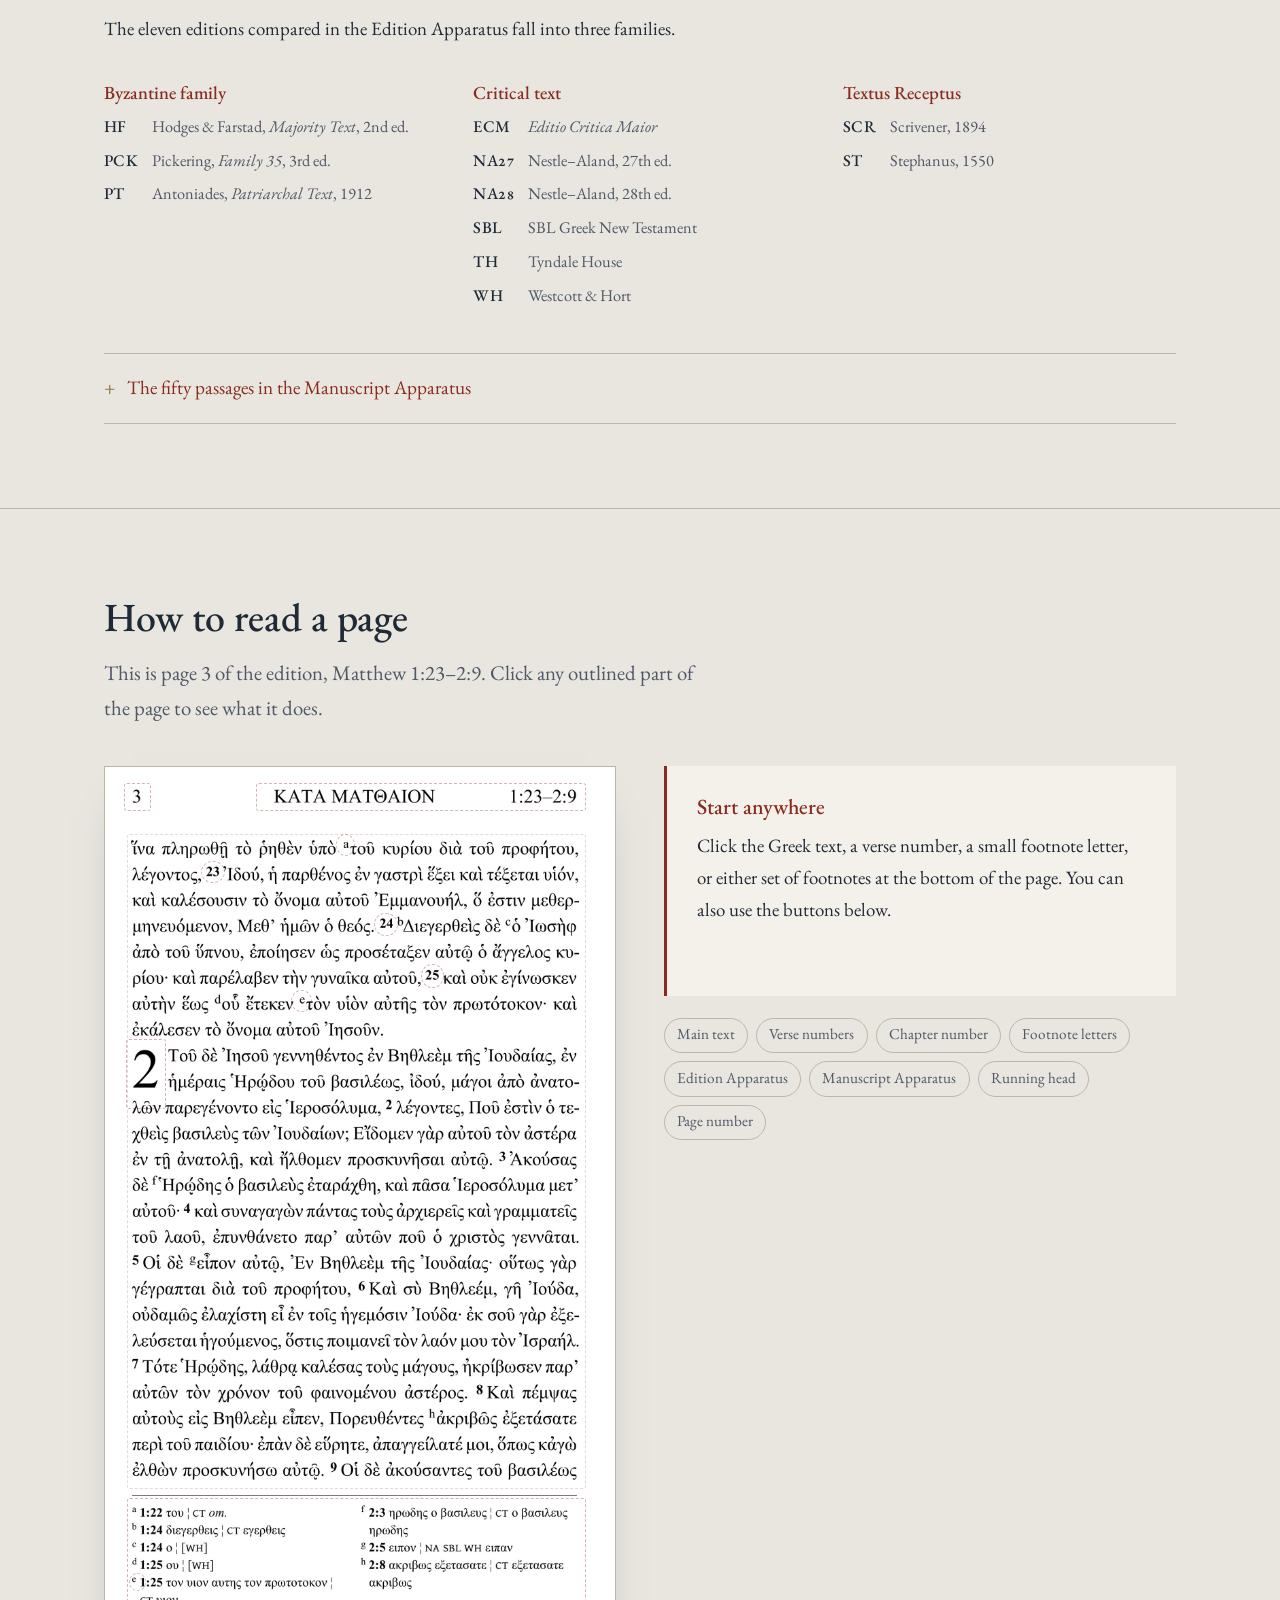
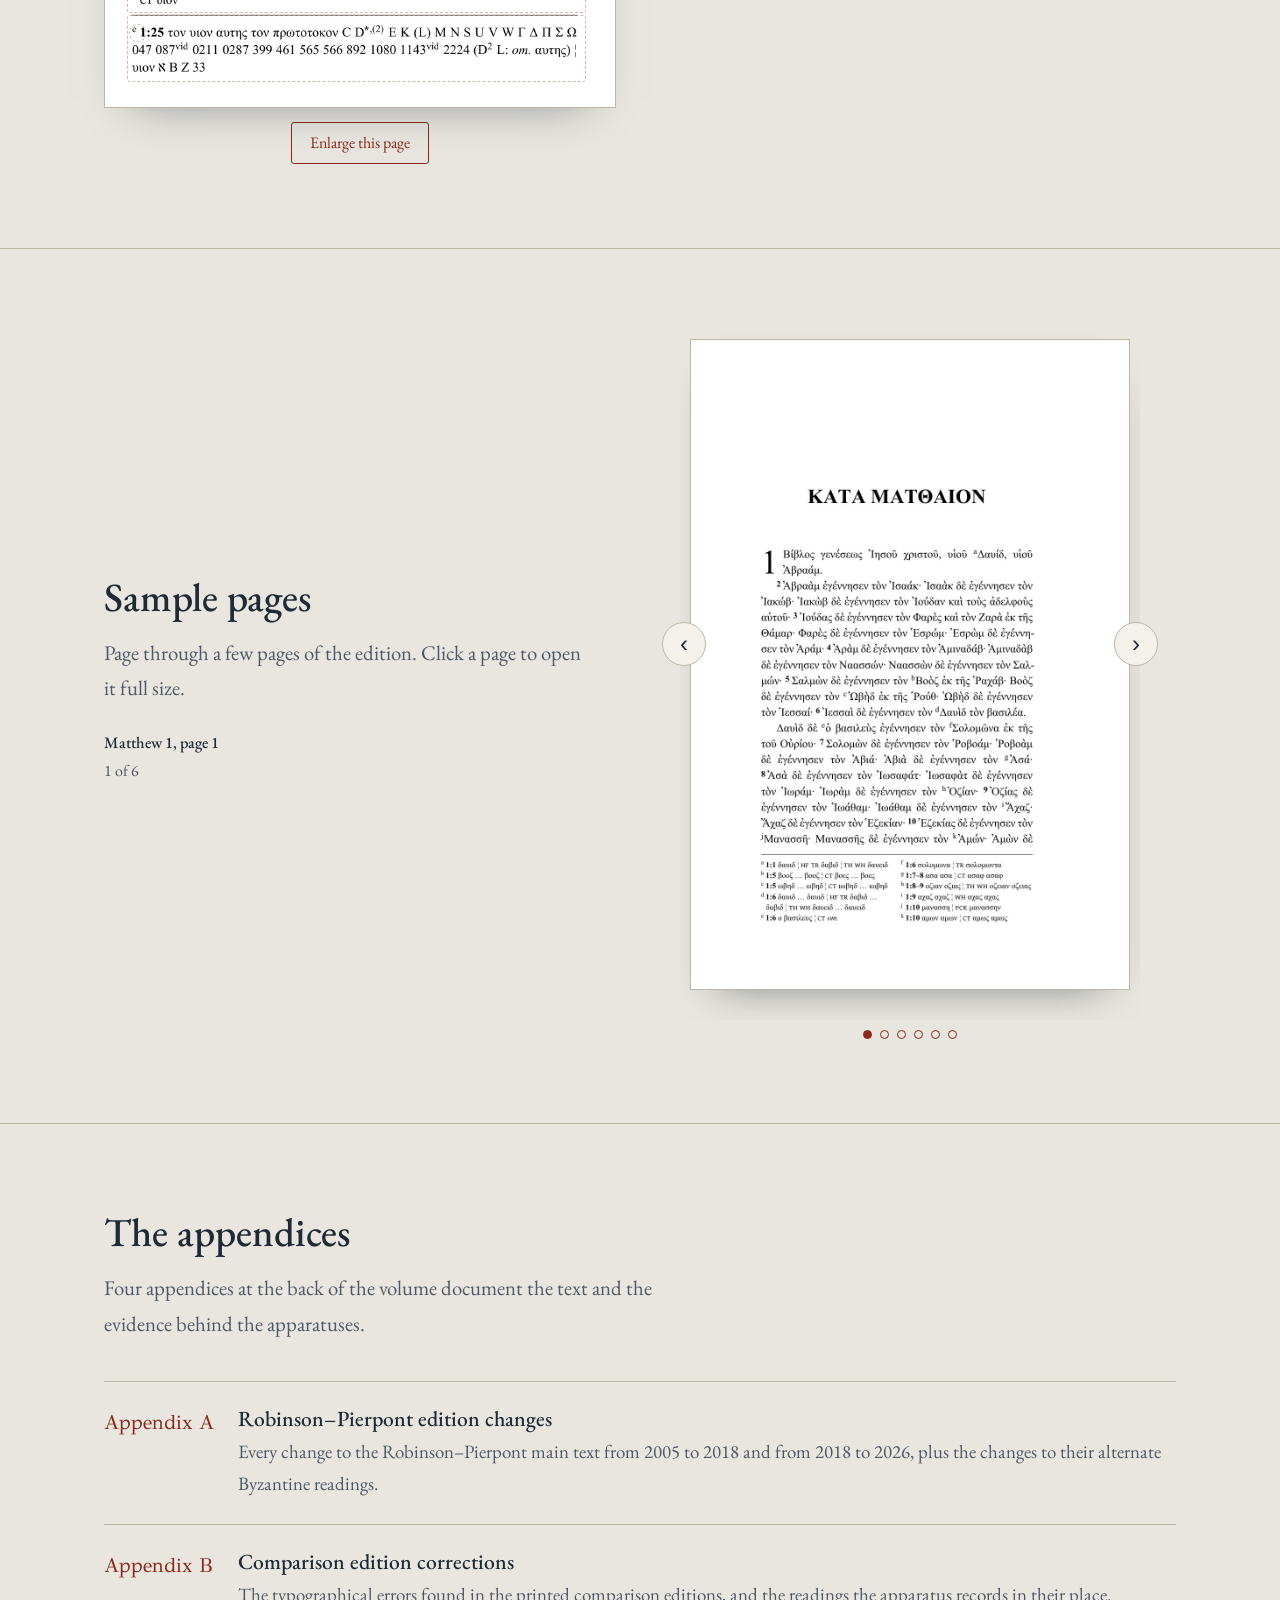
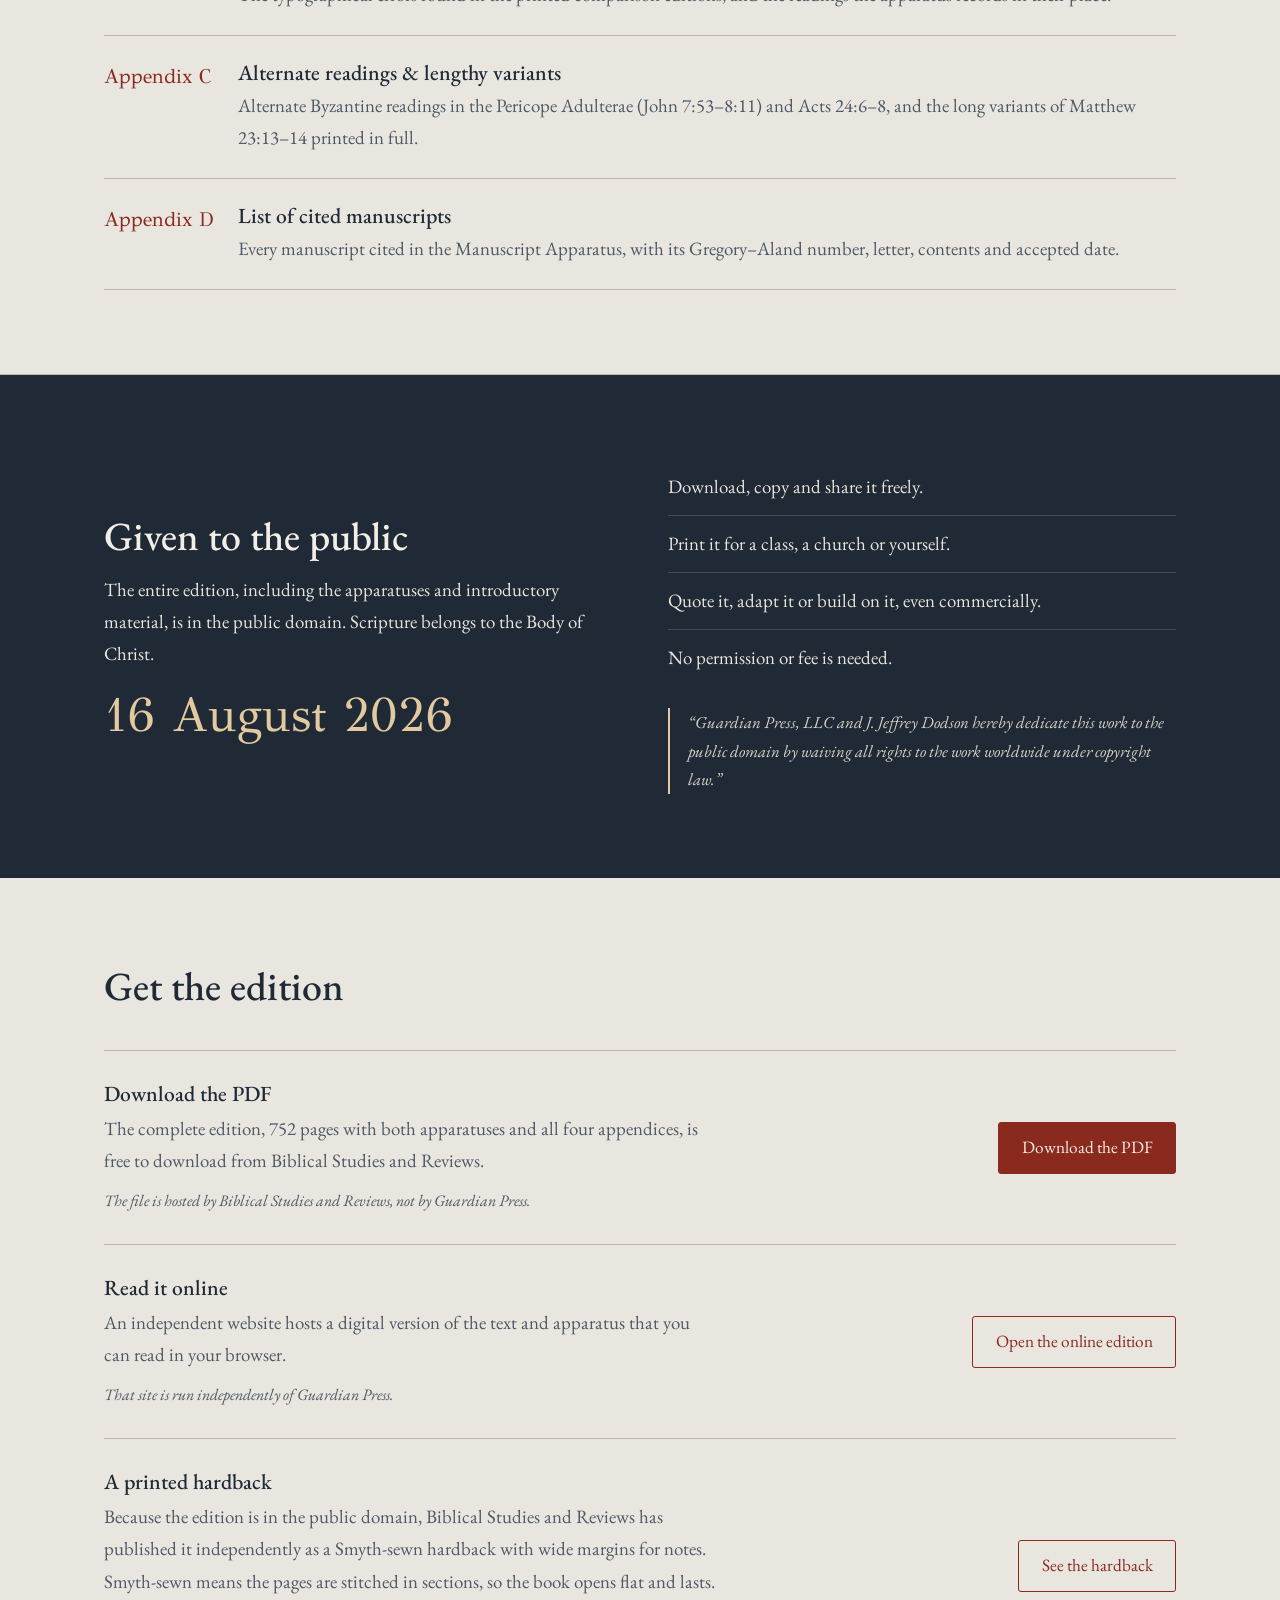
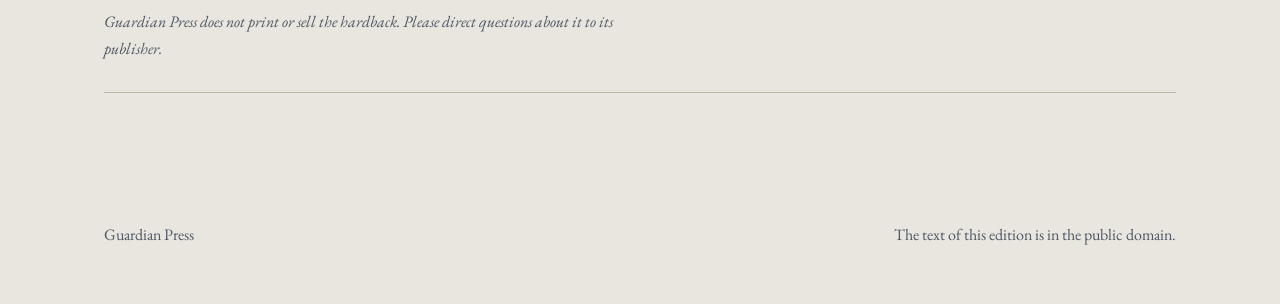
==== commit f903aebe: "Wording changes. Wording changes about "word for word," "manuscript evidence", changed to make more " ====
--- a/index.html
+++ b/index.html
@@ -53,7 +53,7 @@
     <div class="wrap">
       <div class="head">
         <h2>What's inside</h2>
-        <p class="lede">Written for pastors and students of Scripture. When modern translations differ, this edition lets you see which Greek New Testament editions stand behind each reading, and what early manuscripts actually say.</p>
+        <p class="lede">Written for pastors and students of Scripture. When modern translations differ, this edition lets you see which Greek New Testament editions stand behind each reading, and, for fifty significant variants, what the early manuscripts say.</p>
       </div>
       <div class="contents">
         <div class="entry">
@@ -62,7 +62,7 @@
         </div>
         <div class="entry">
           <h3>The Edition Apparatus</h3>
-          <p>The first set of footnotes. New digital collations compare the main text, word for word, against eleven landmark printed editions, and show which editions read differently and how.</p>
+          <p>The first set of footnotes. New digital collations compare the main text against eleven landmark printed editions and show where they read differently. Minor differences, such as accents, punctuation, movable nu and final sigma, and spacing in compound words, are not recorded.</p>
         </div>
         <div class="entry">
           <h3>The Manuscript Apparatus</h3>
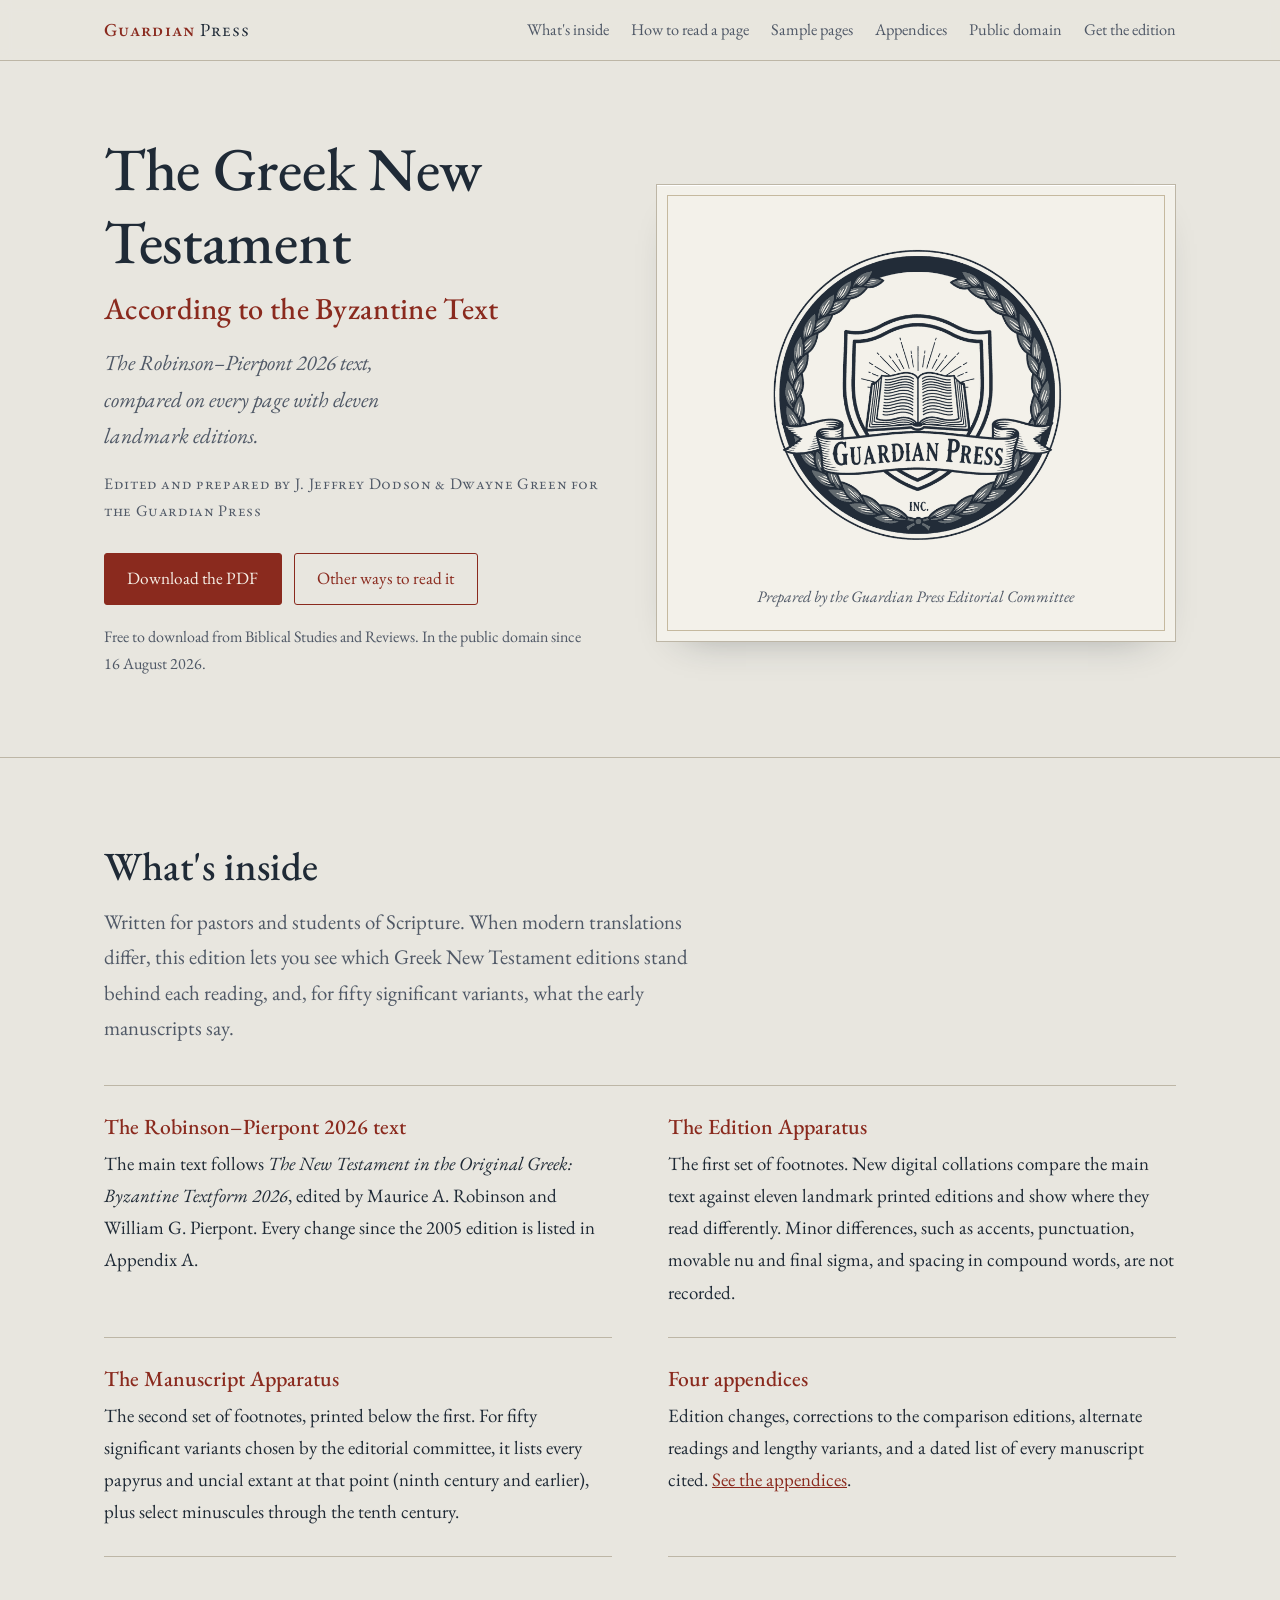
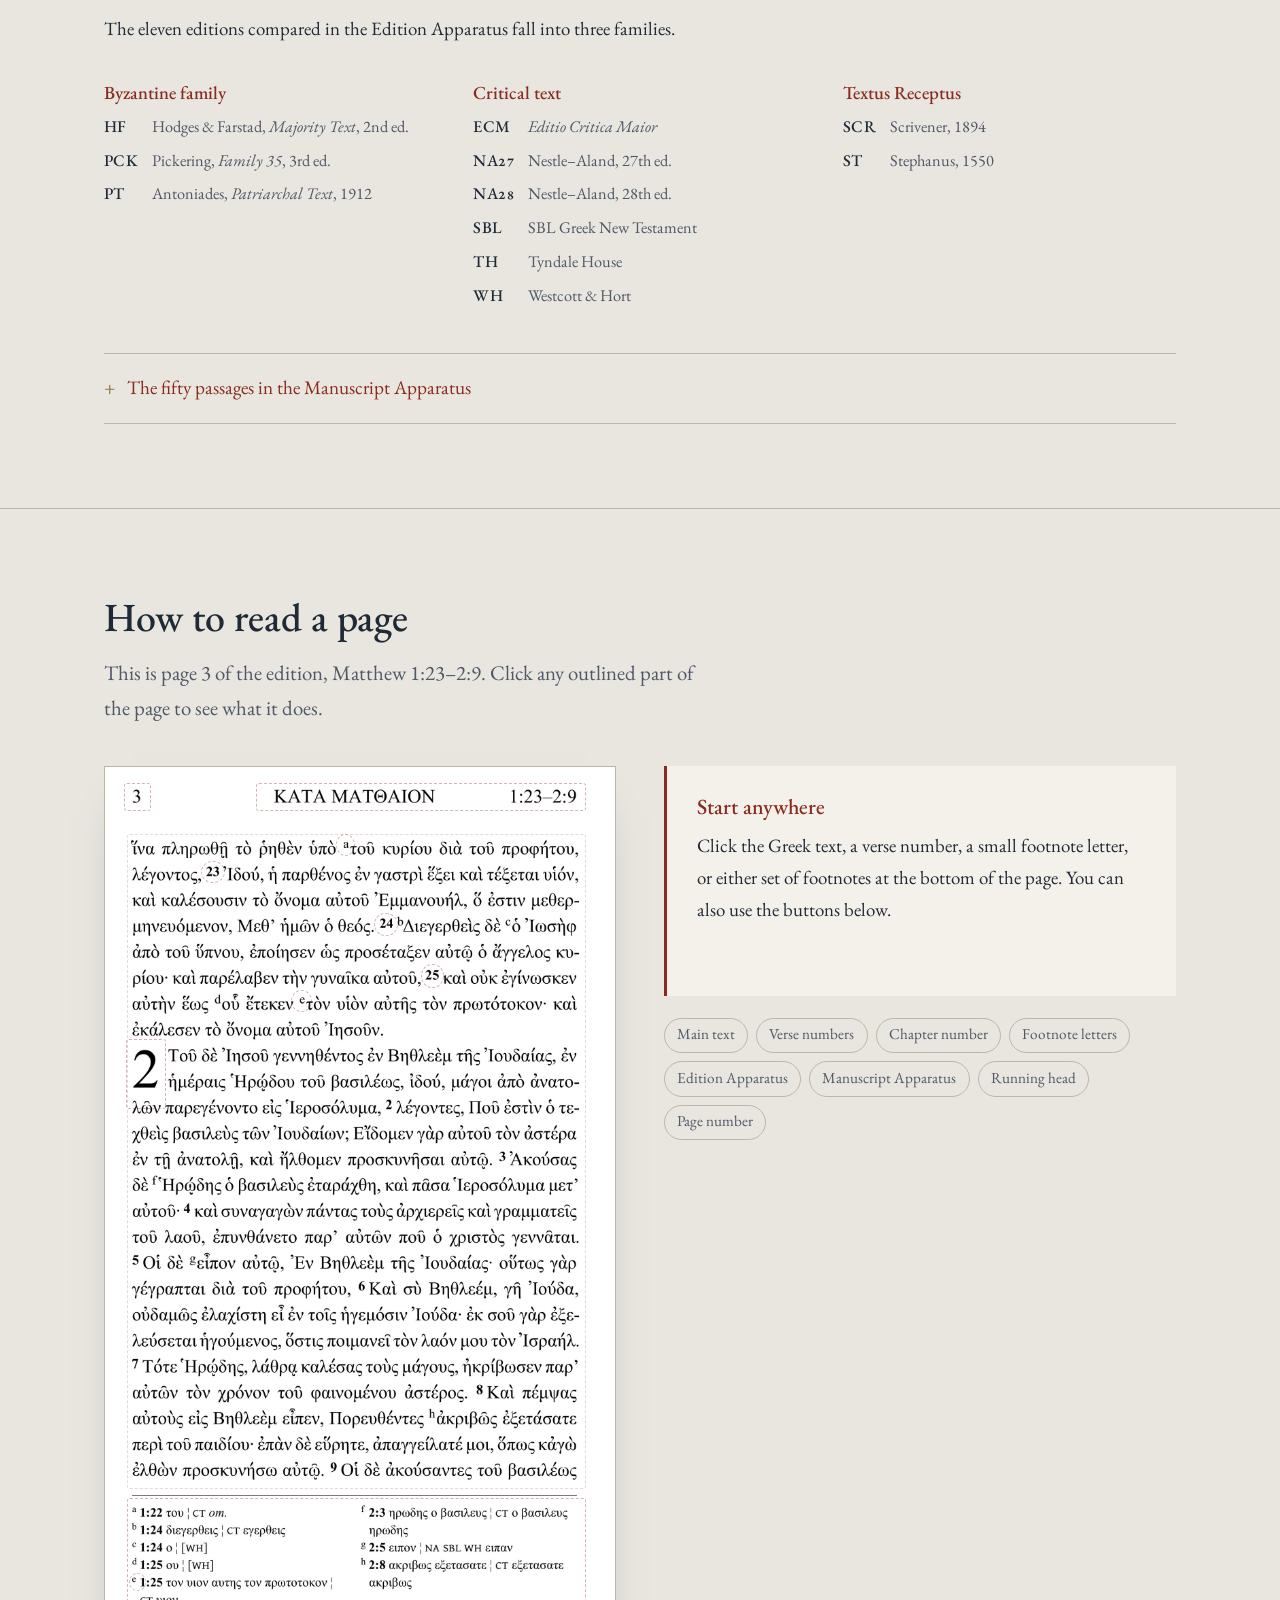
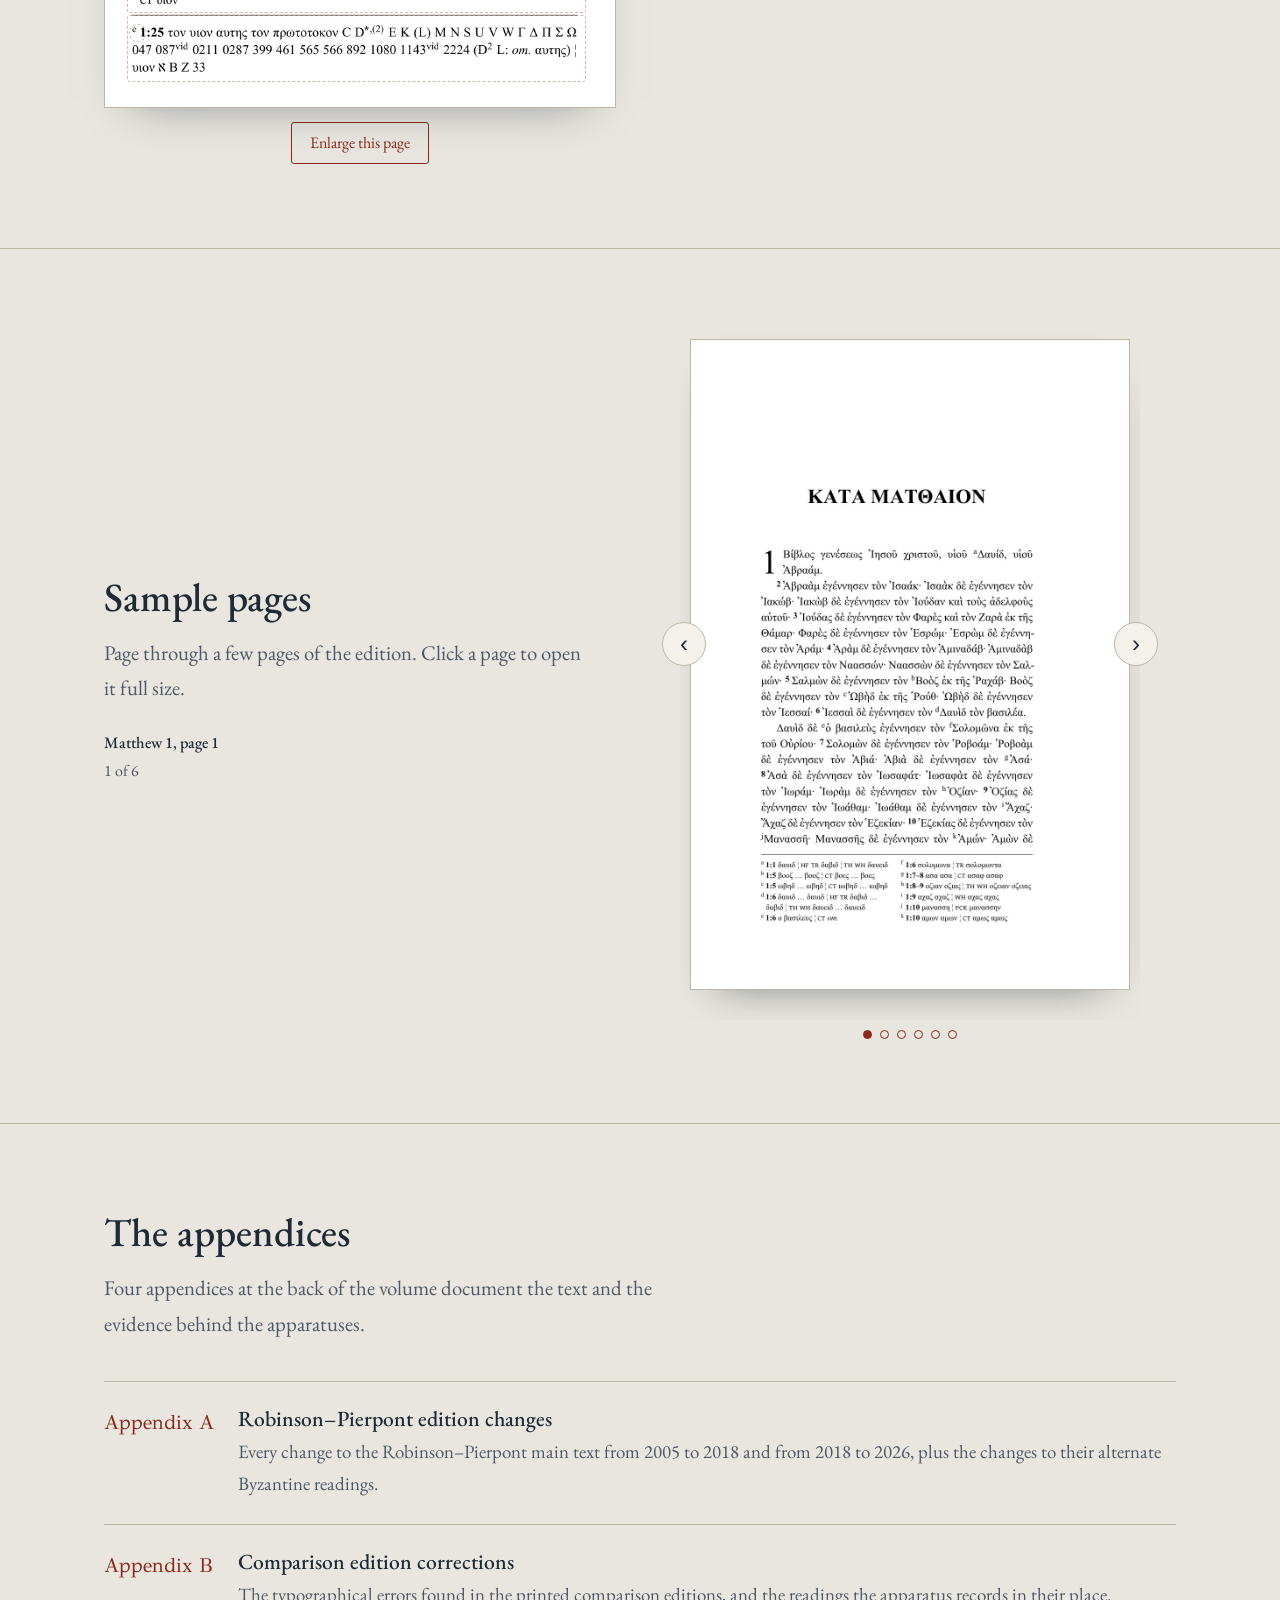
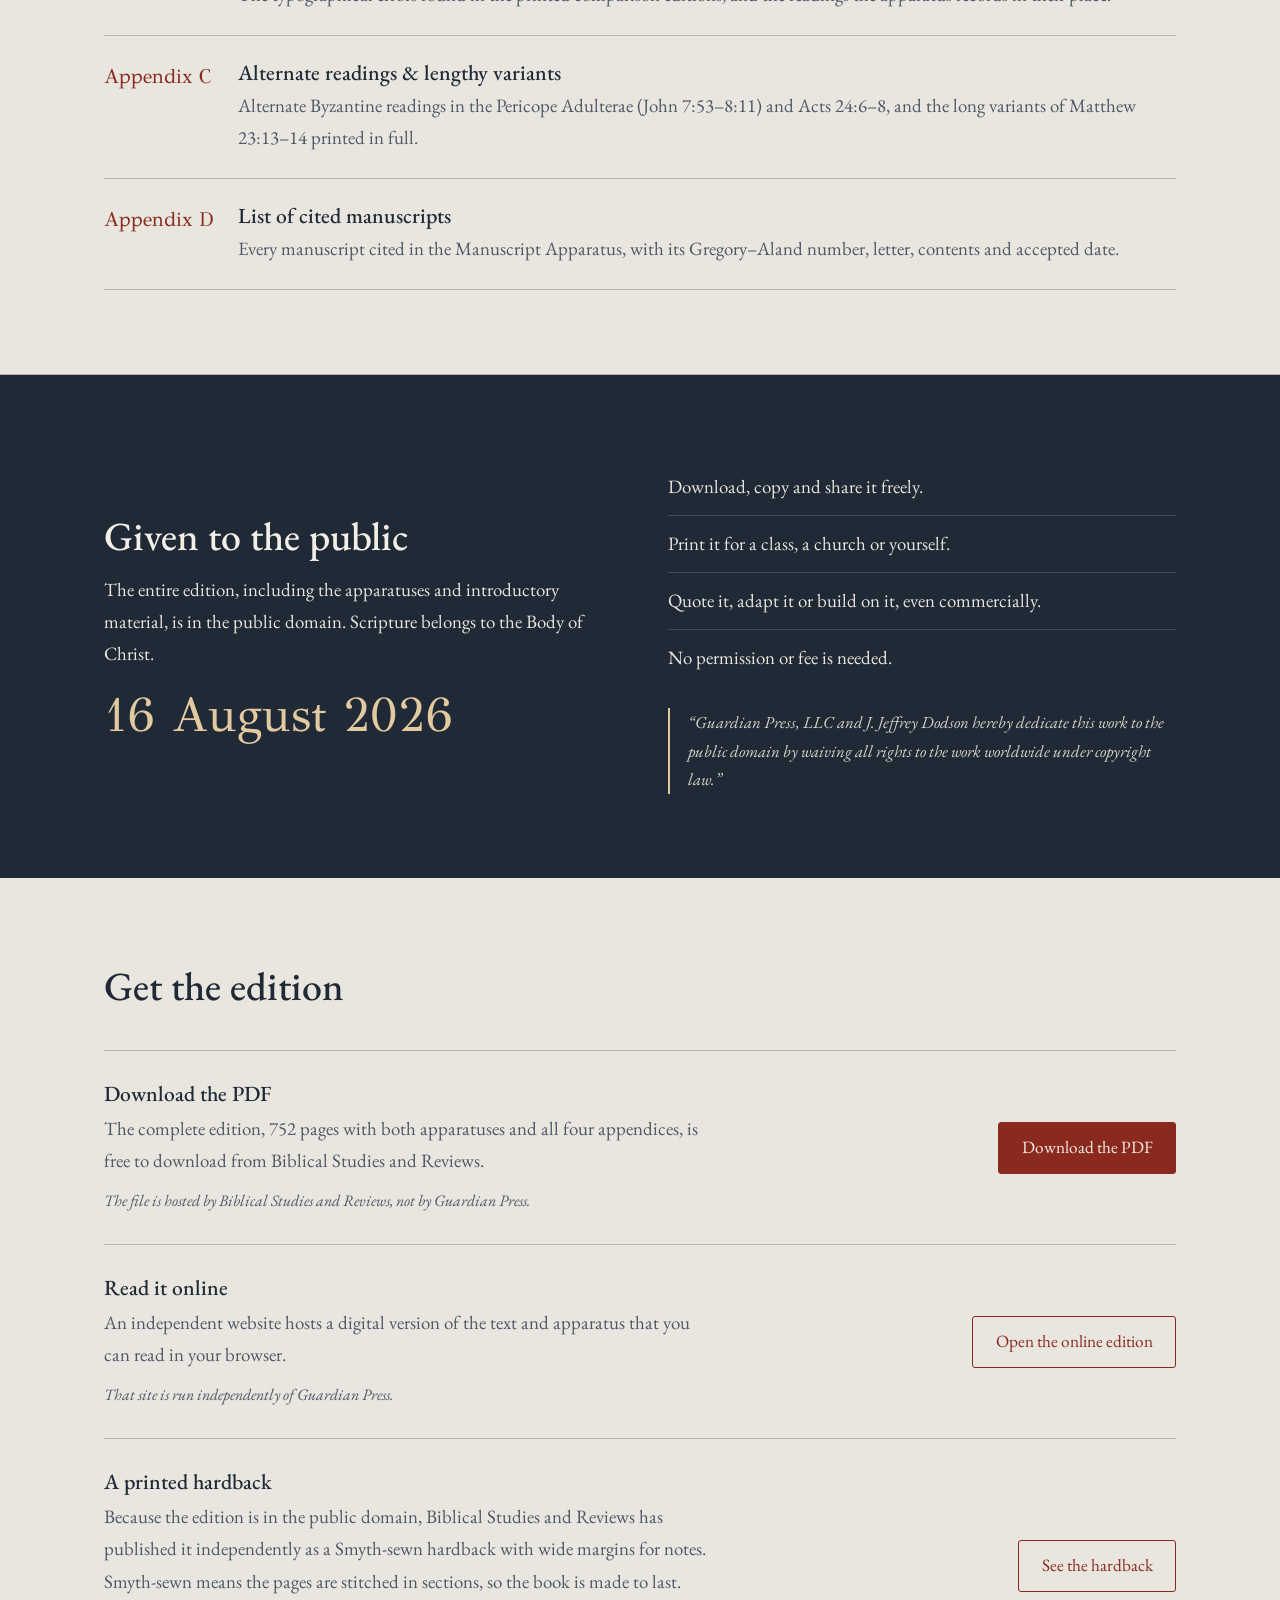
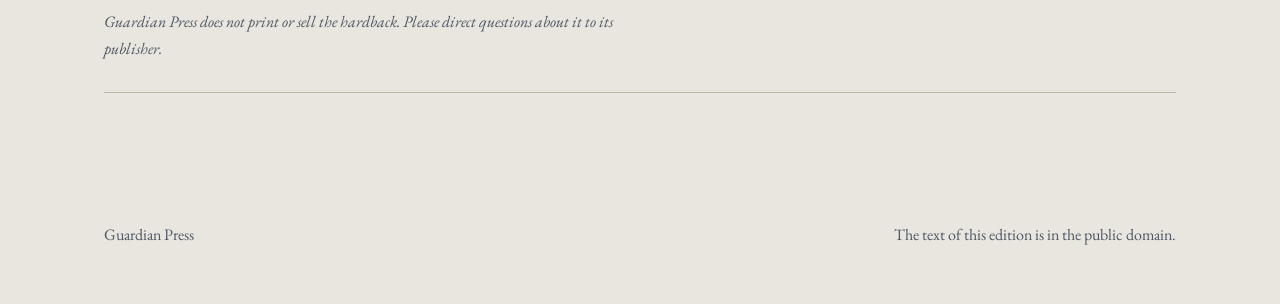
==== commit dfcbcf4d: "Wording change about Smyth-sewing. Stephen was paranoid about the book laying flat, so I removed any" ====
--- a/index.html
+++ b/index.html
@@ -224,7 +224,7 @@
         <div class="way">
           <div>
             <h3>A printed hardback</h3>
-            <p>Because the edition is in the public domain, Biblical Studies and Reviews has published it independently as a Smyth-sewn hardback with wide margins for notes. Smyth-sewn means the pages are stitched in sections, so the book opens flat and lasts.</p>
+            <p>Because the edition is in the public domain, Biblical Studies and Reviews has published it independently as a Smyth-sewn hardback with wide margins for notes. Smyth-sewn means the pages are stitched in sections, so the book is made to last.</p>
             <p class="fine">Guardian Press does not print or sell the hardback. Please direct questions about it to its publisher.</p>
           </div>
           <a class="btn btn-quiet" href="https://excavatingthetext.com/hardbound-gnt.html" target="_blank" rel="noopener">See the hardback</a>
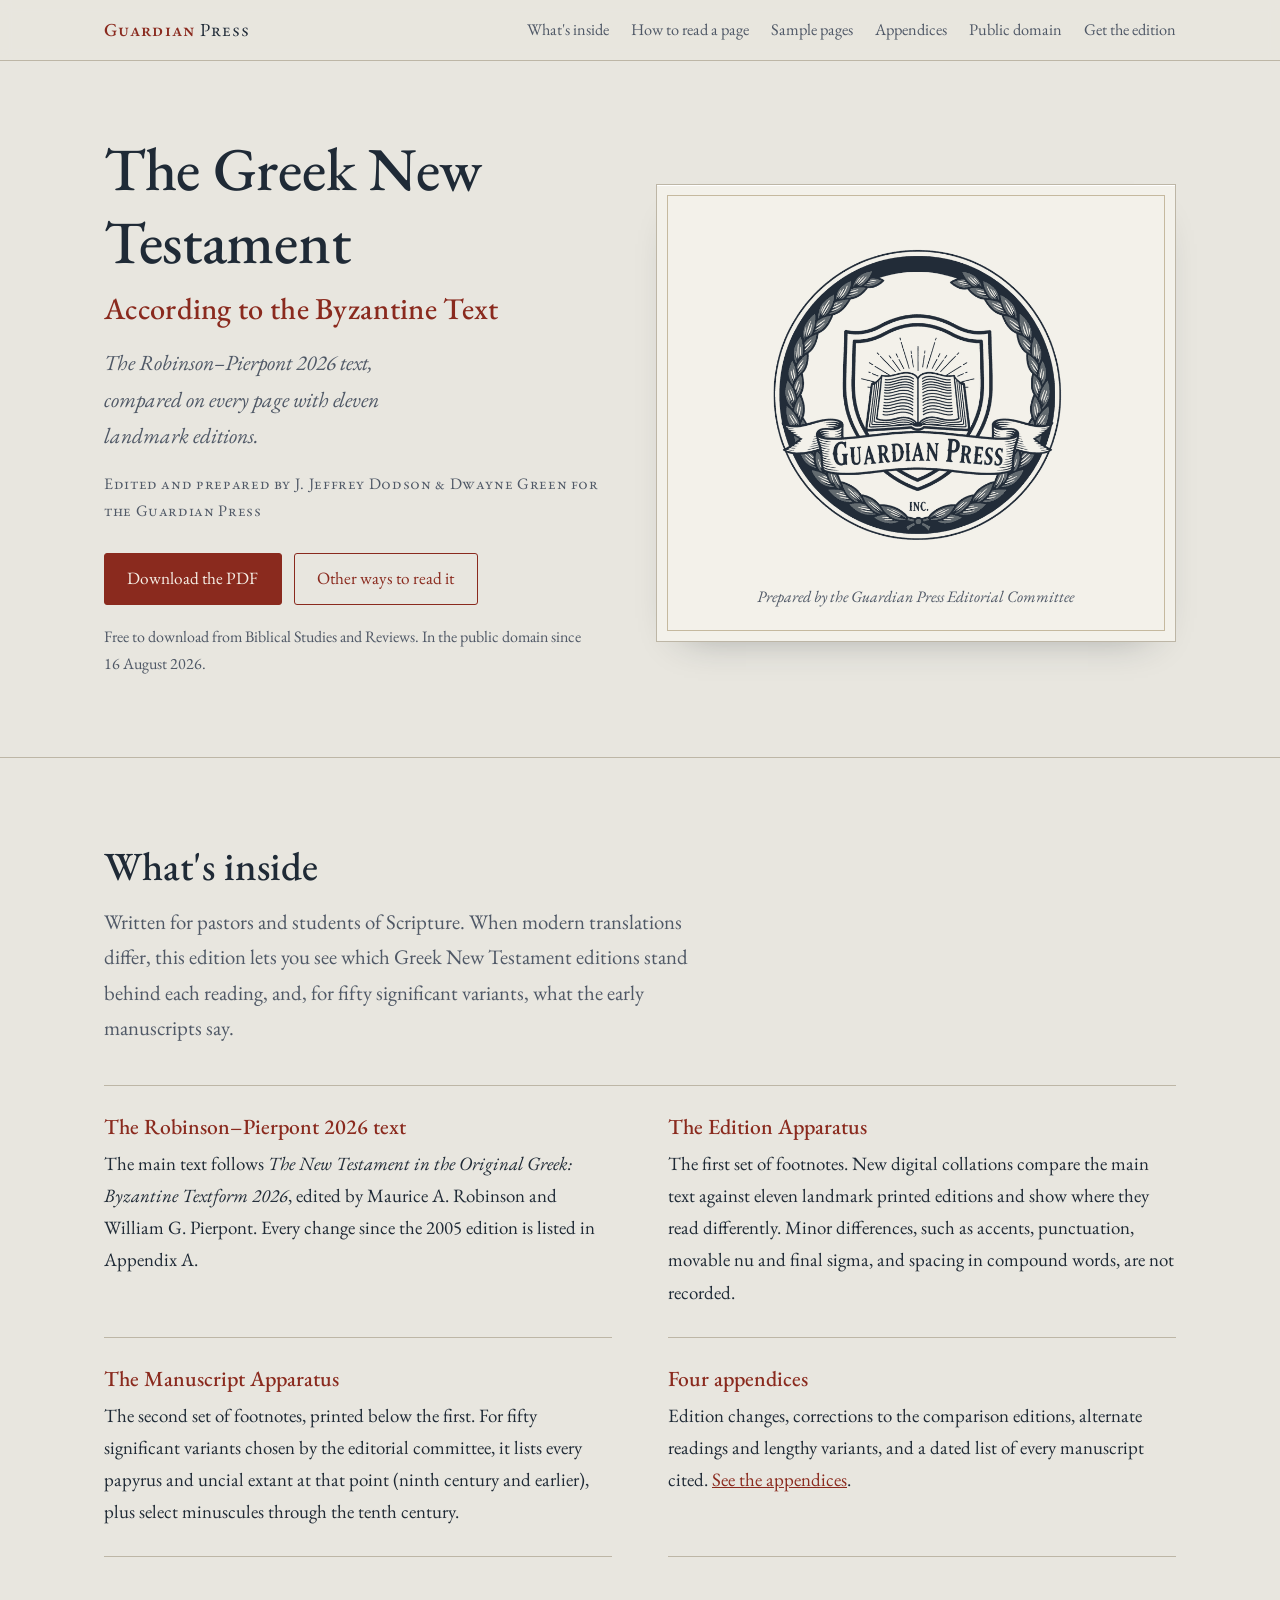
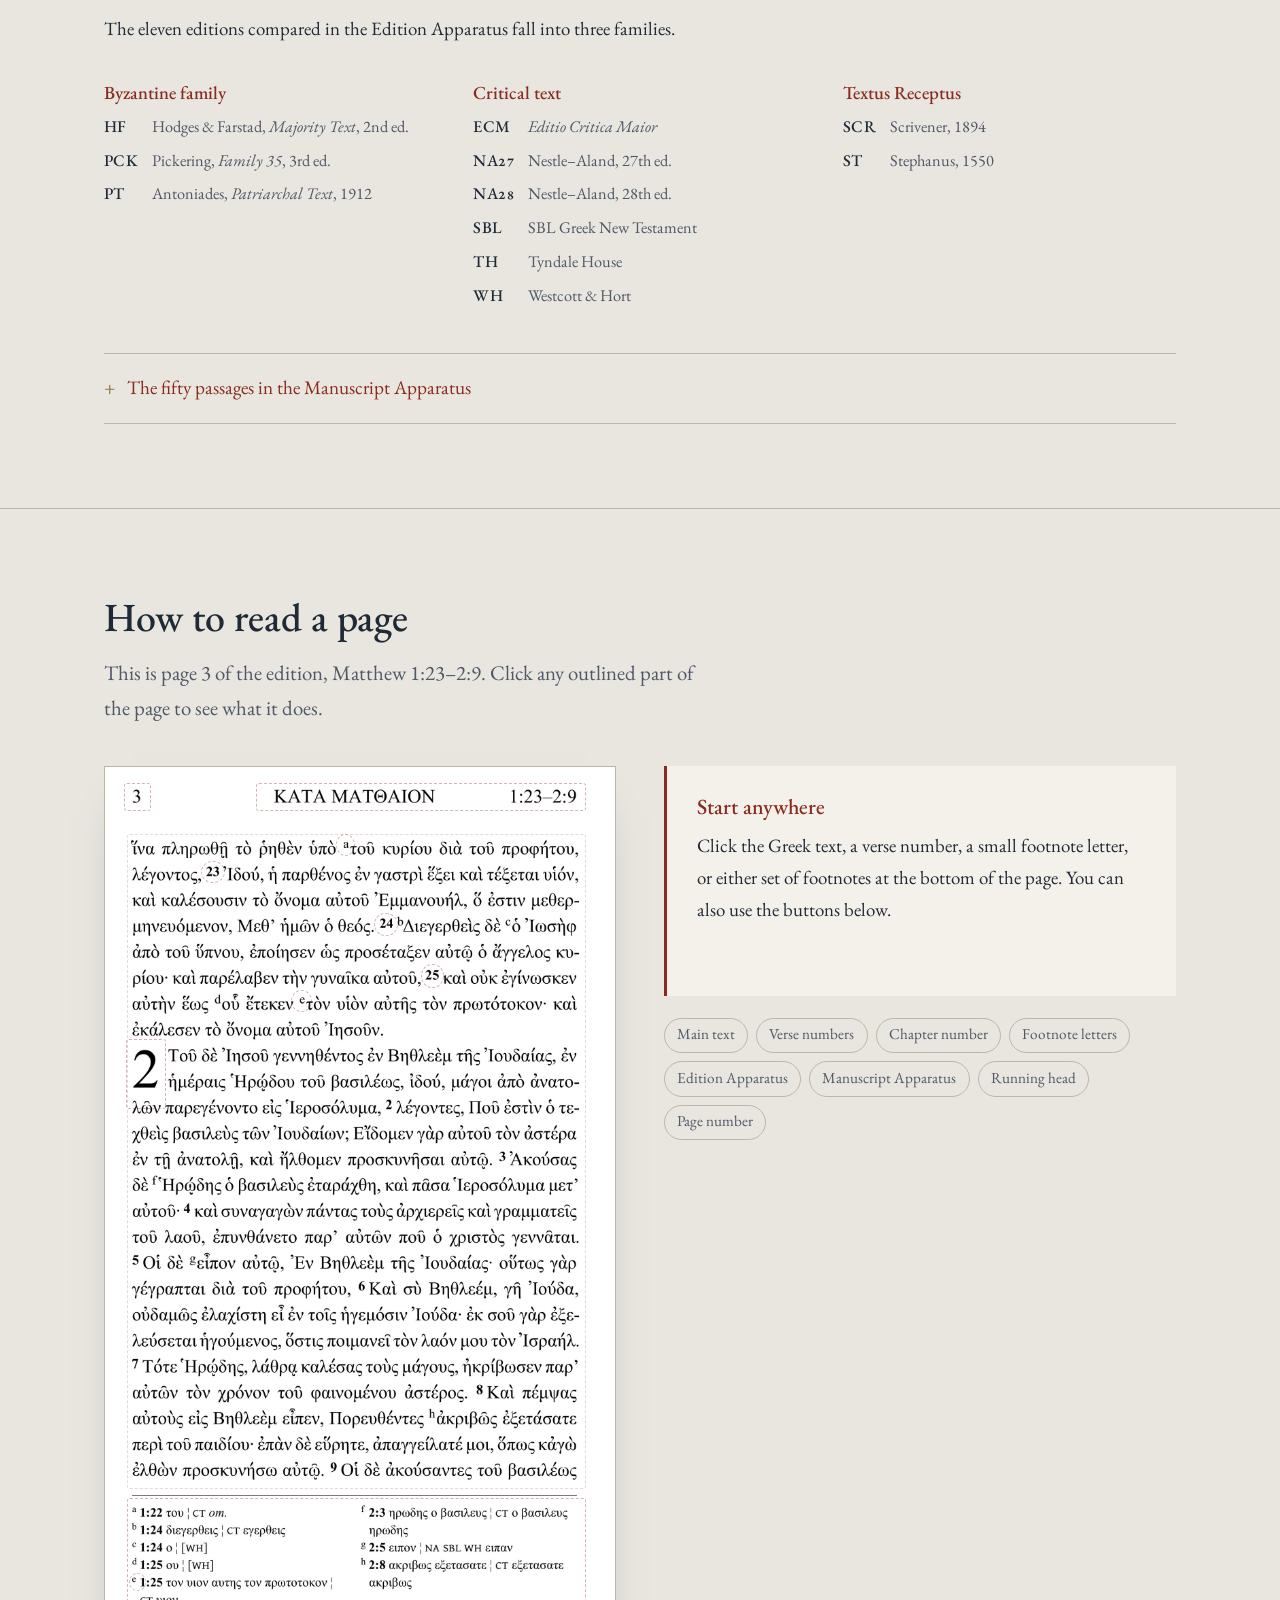
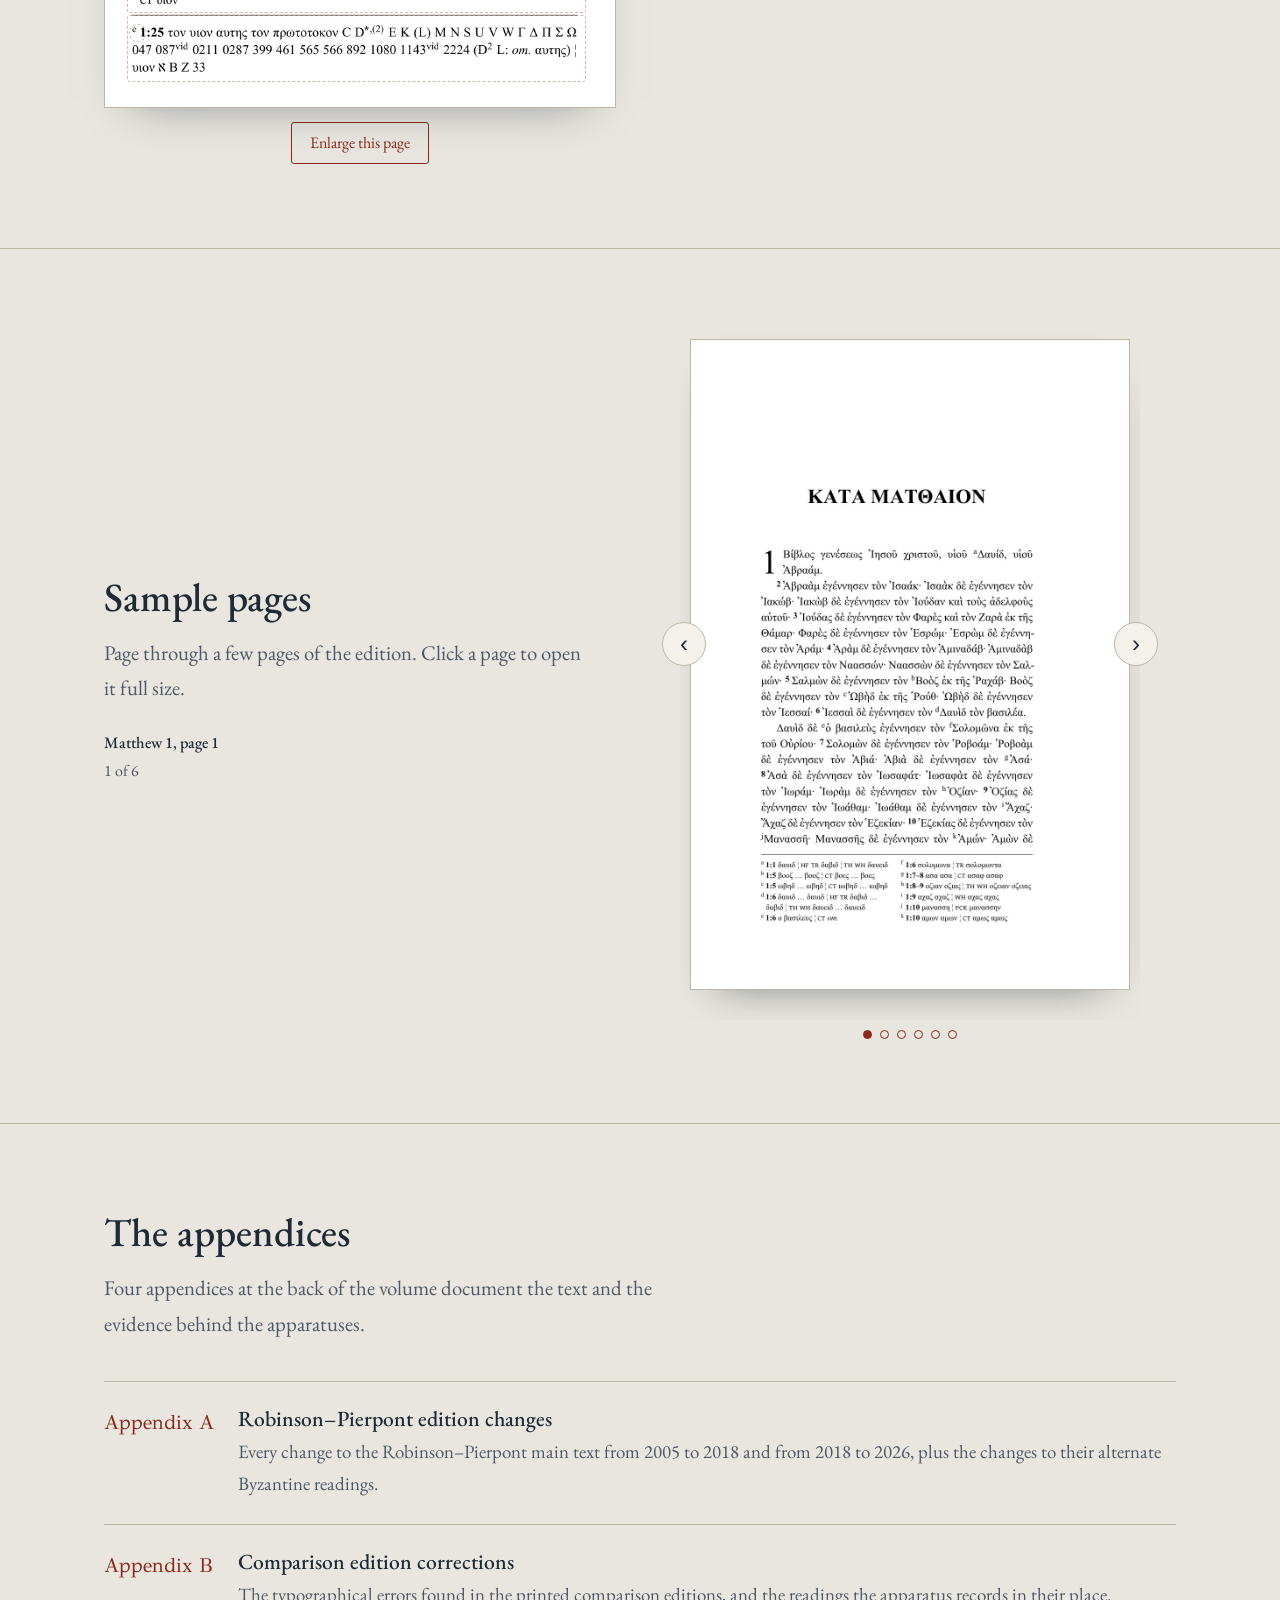
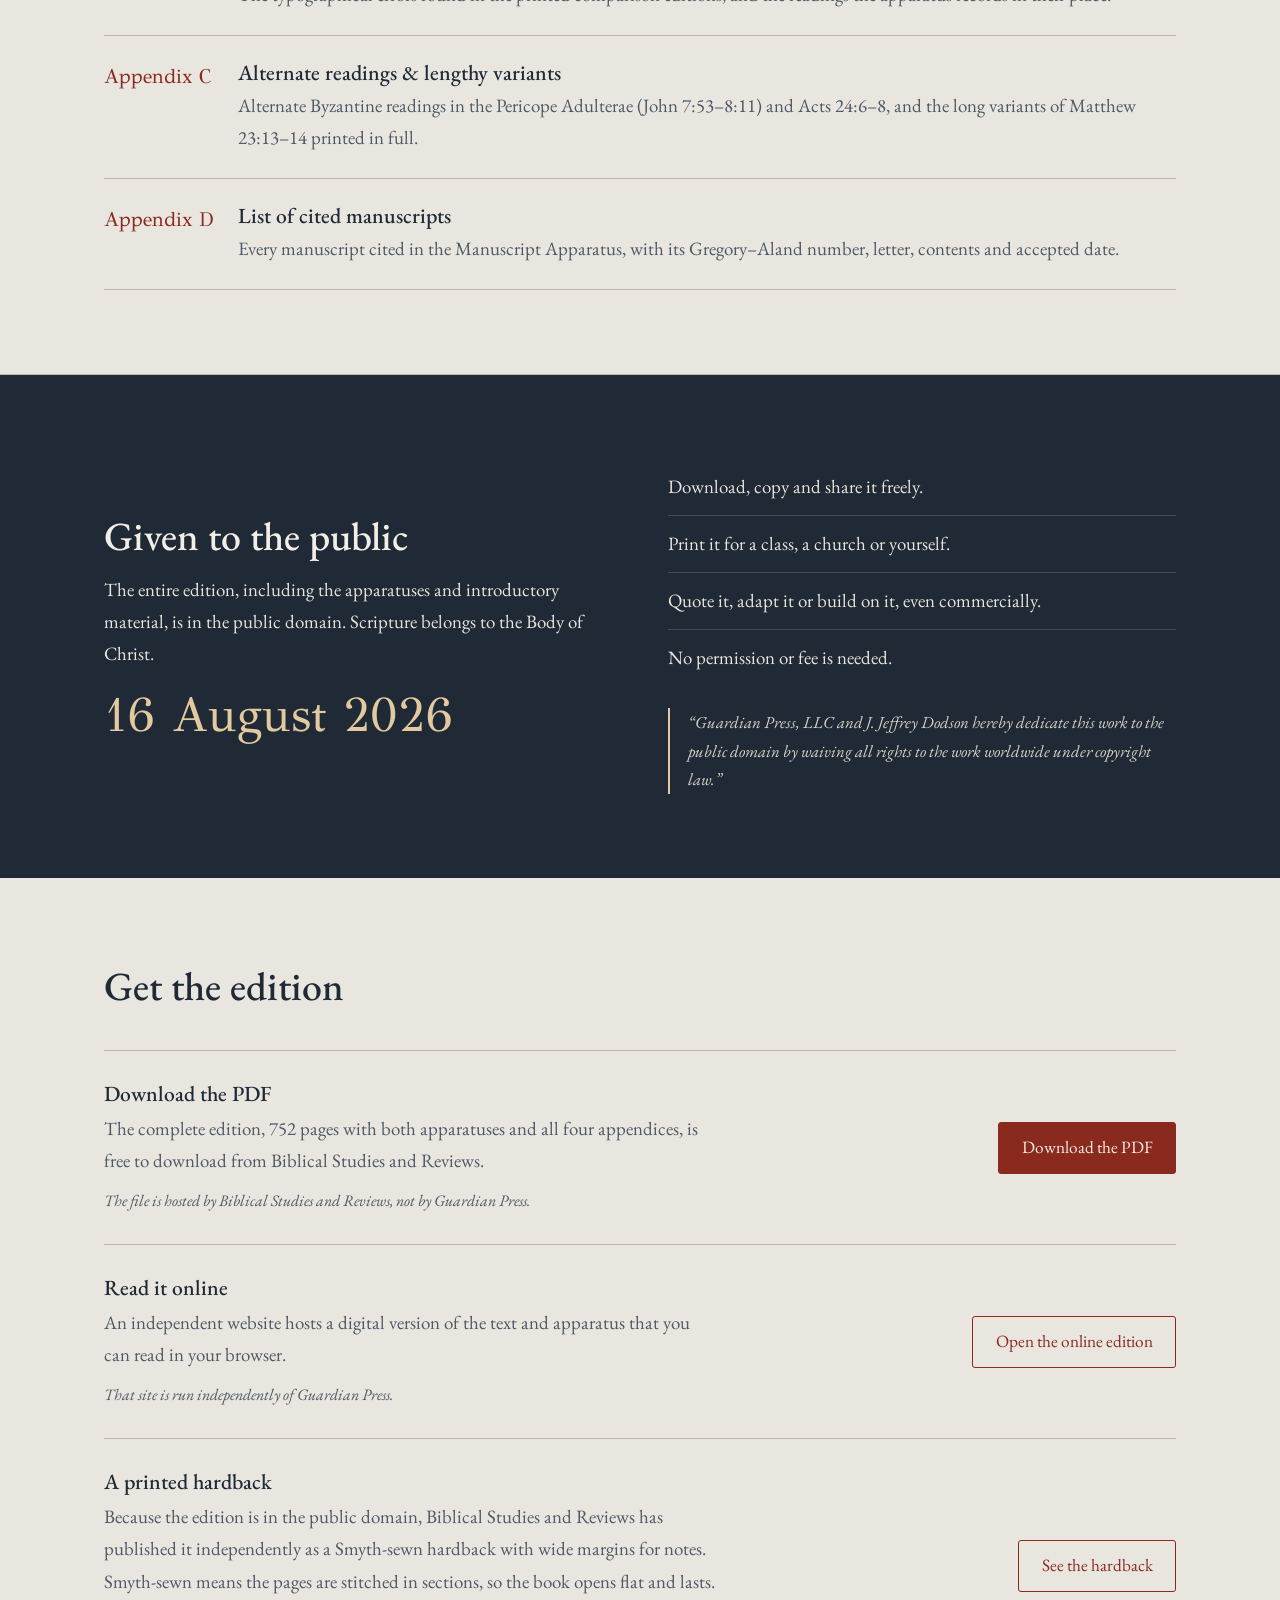
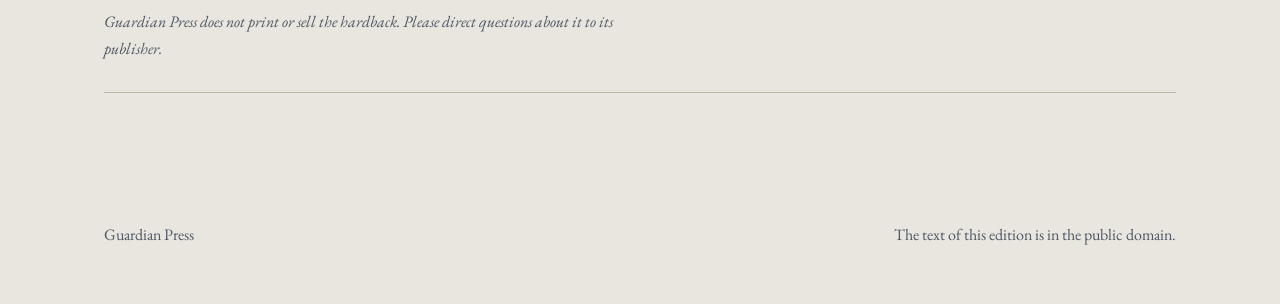
==== commit 1a04366b: "Social Card Added a social card and appropriate tags so that Facebook posts can be made with the sit" ====
--- a/index.html
+++ b/index.html
@@ -5,6 +5,17 @@
 <meta name="viewport" content="width=device-width, initial-scale=1">
 <title>The Greek New Testament According to the Byzantine Text</title>
 <meta name="description" content="A free, public-domain comparative edition of the Robinson–Pierpont 2026 Byzantine Greek New Testament, published by Guardian Press.">
+<link rel="canonical" href="https://greeknt.org/">
+<meta property="og:type" content="website">
+<meta property="og:site_name" content="Guardian Press">
+<meta property="og:title" content="The Greek New Testament According to the Byzantine Text">
+<meta property="og:description" content="A free, public-domain comparative edition of the Robinson–Pierpont 2026 text, with two footnote apparatuses and four appendices.">
+<meta property="og:url" content="https://greeknt.org/">
+<meta property="og:image" content="https://greeknt.org/images/social-card.jpg">
+<meta property="og:image:width" content="1200">
+<meta property="og:image:height" content="630">
+<meta property="og:image:alt" content="Guardian Press seal beside the title: The Greek New Testament According to the Byzantine Text">
+<meta name="twitter:card" content="summary_large_image">
 <link rel="preconnect" href="https://fonts.googleapis.com">
 <link rel="preconnect" href="https://fonts.gstatic.com" crossorigin>
 <link href="https://fonts.googleapis.com/css2?family=EB+Garamond:ital,wght@0,400;0,500;0,600;1,400&family=GFS+Didot&display=swap" rel="stylesheet">
@@ -224,7 +235,7 @@
         <div class="way">
           <div>
             <h3>A printed hardback</h3>
-            <p>Because the edition is in the public domain, Biblical Studies and Reviews has published it independently as a Smyth-sewn hardback with wide margins for notes. Smyth-sewn means the pages are stitched in sections, so the book is made to last.</p>
+            <p>Because the edition is in the public domain, Biblical Studies and Reviews has published it independently as a Smyth-sewn hardback with wide margins for notes. Smyth-sewn means the pages are stitched in sections, so the book opens flat and lasts.</p>
             <p class="fine">Guardian Press does not print or sell the hardback. Please direct questions about it to its publisher.</p>
           </div>
           <a class="btn btn-quiet" href="https://excavatingthetext.com/hardbound-gnt.html" target="_blank" rel="noopener">See the hardback</a>
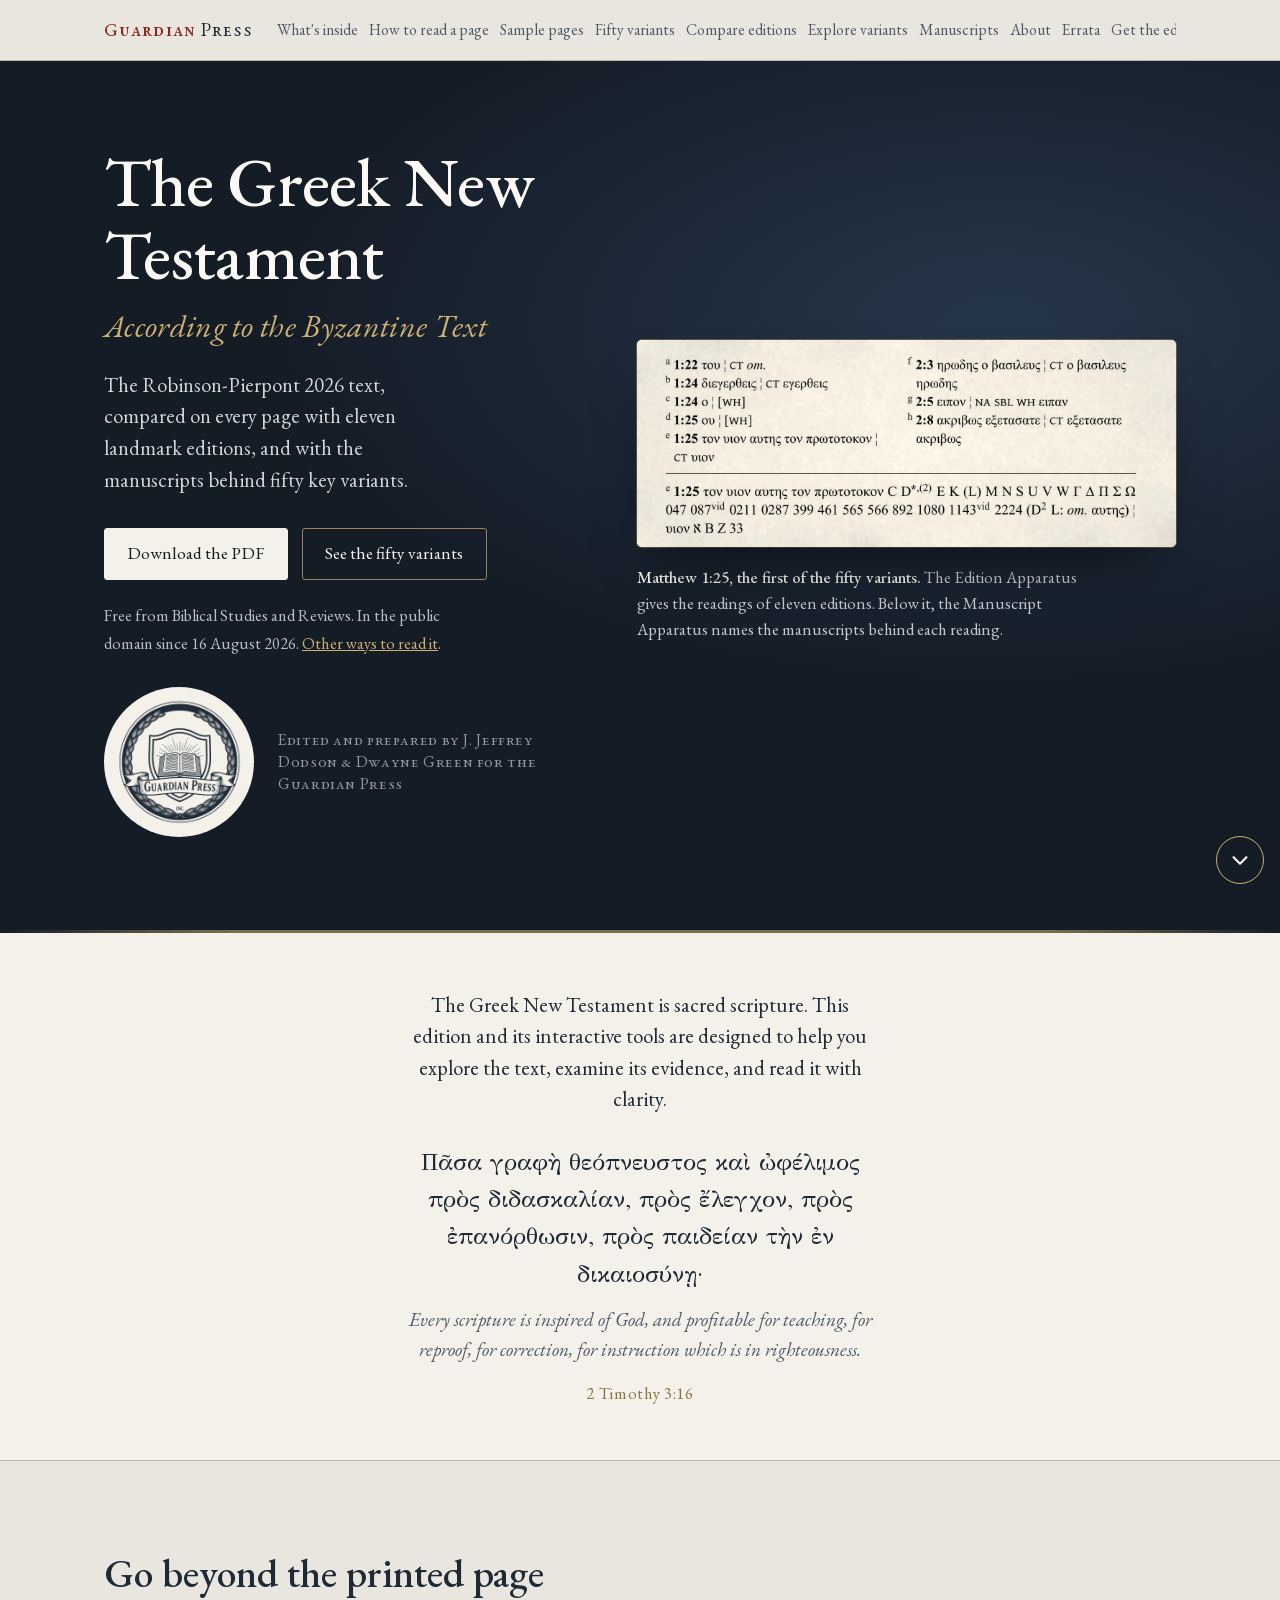
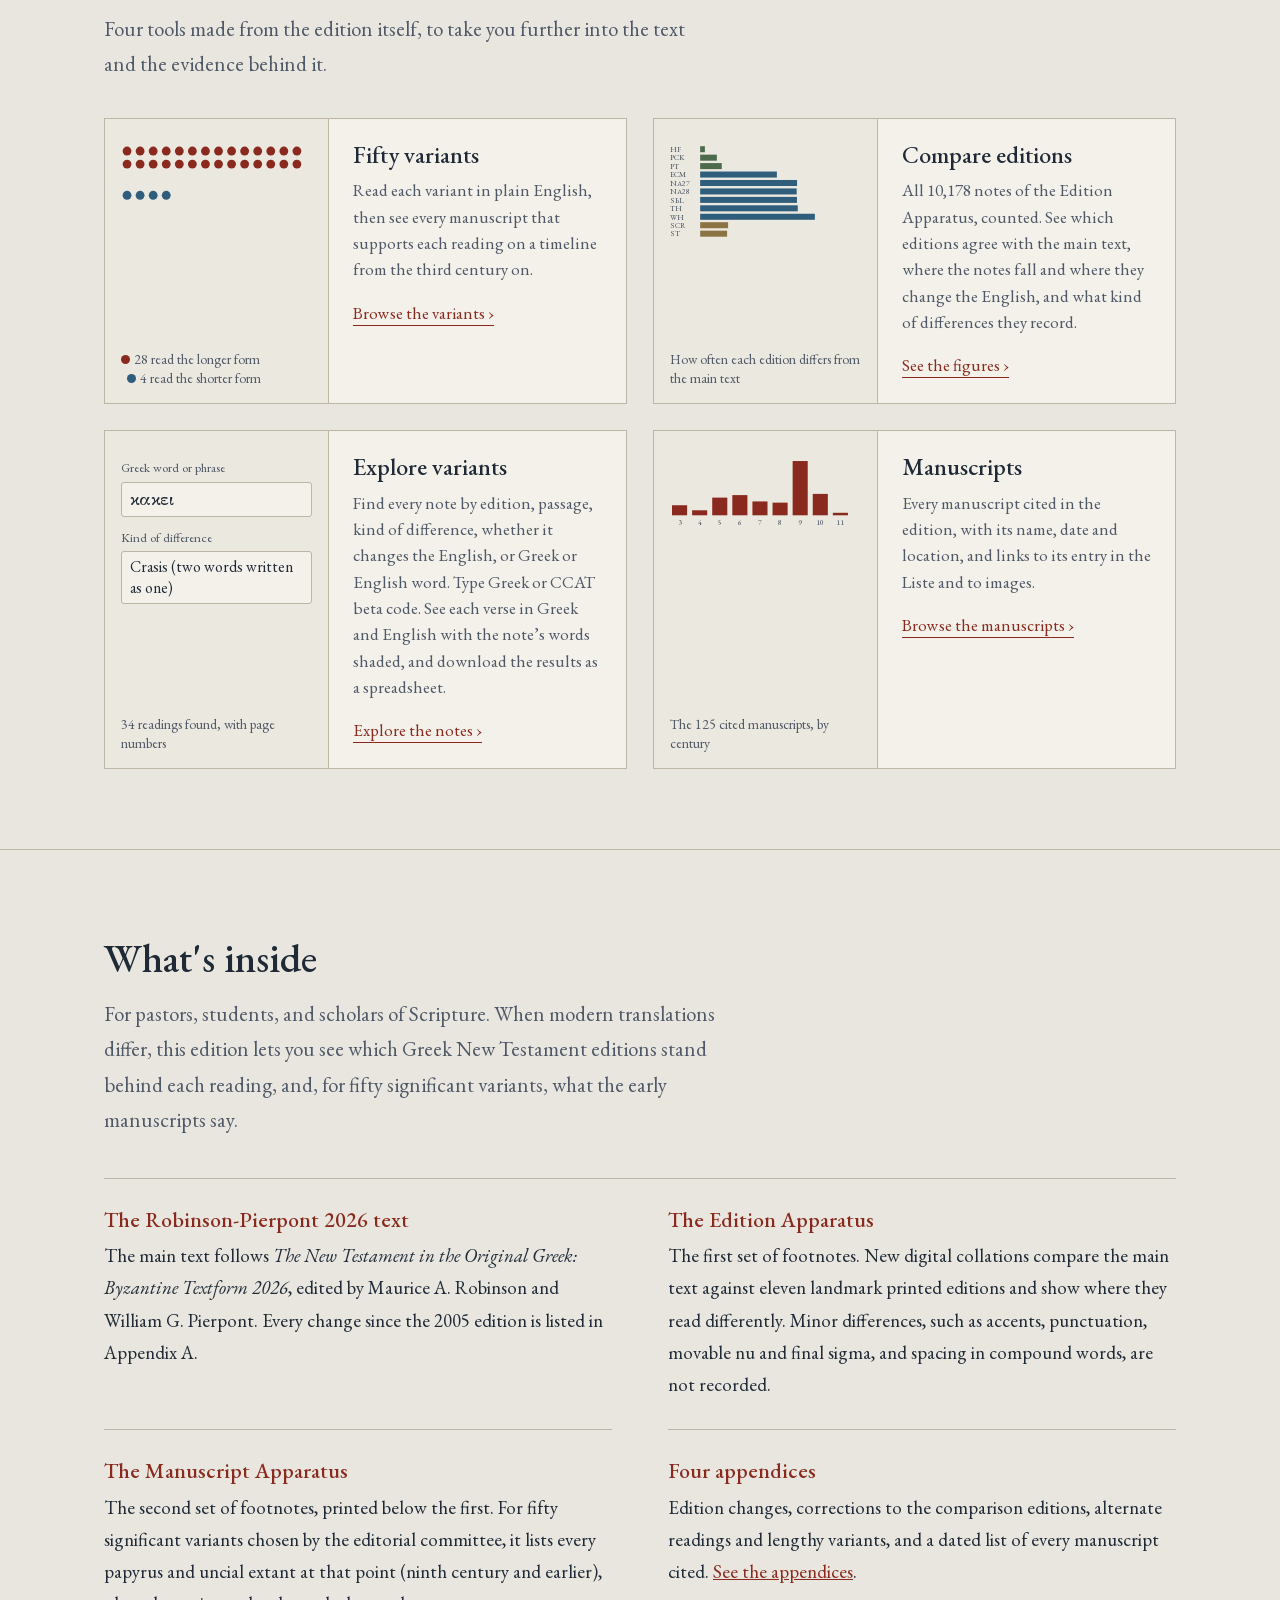
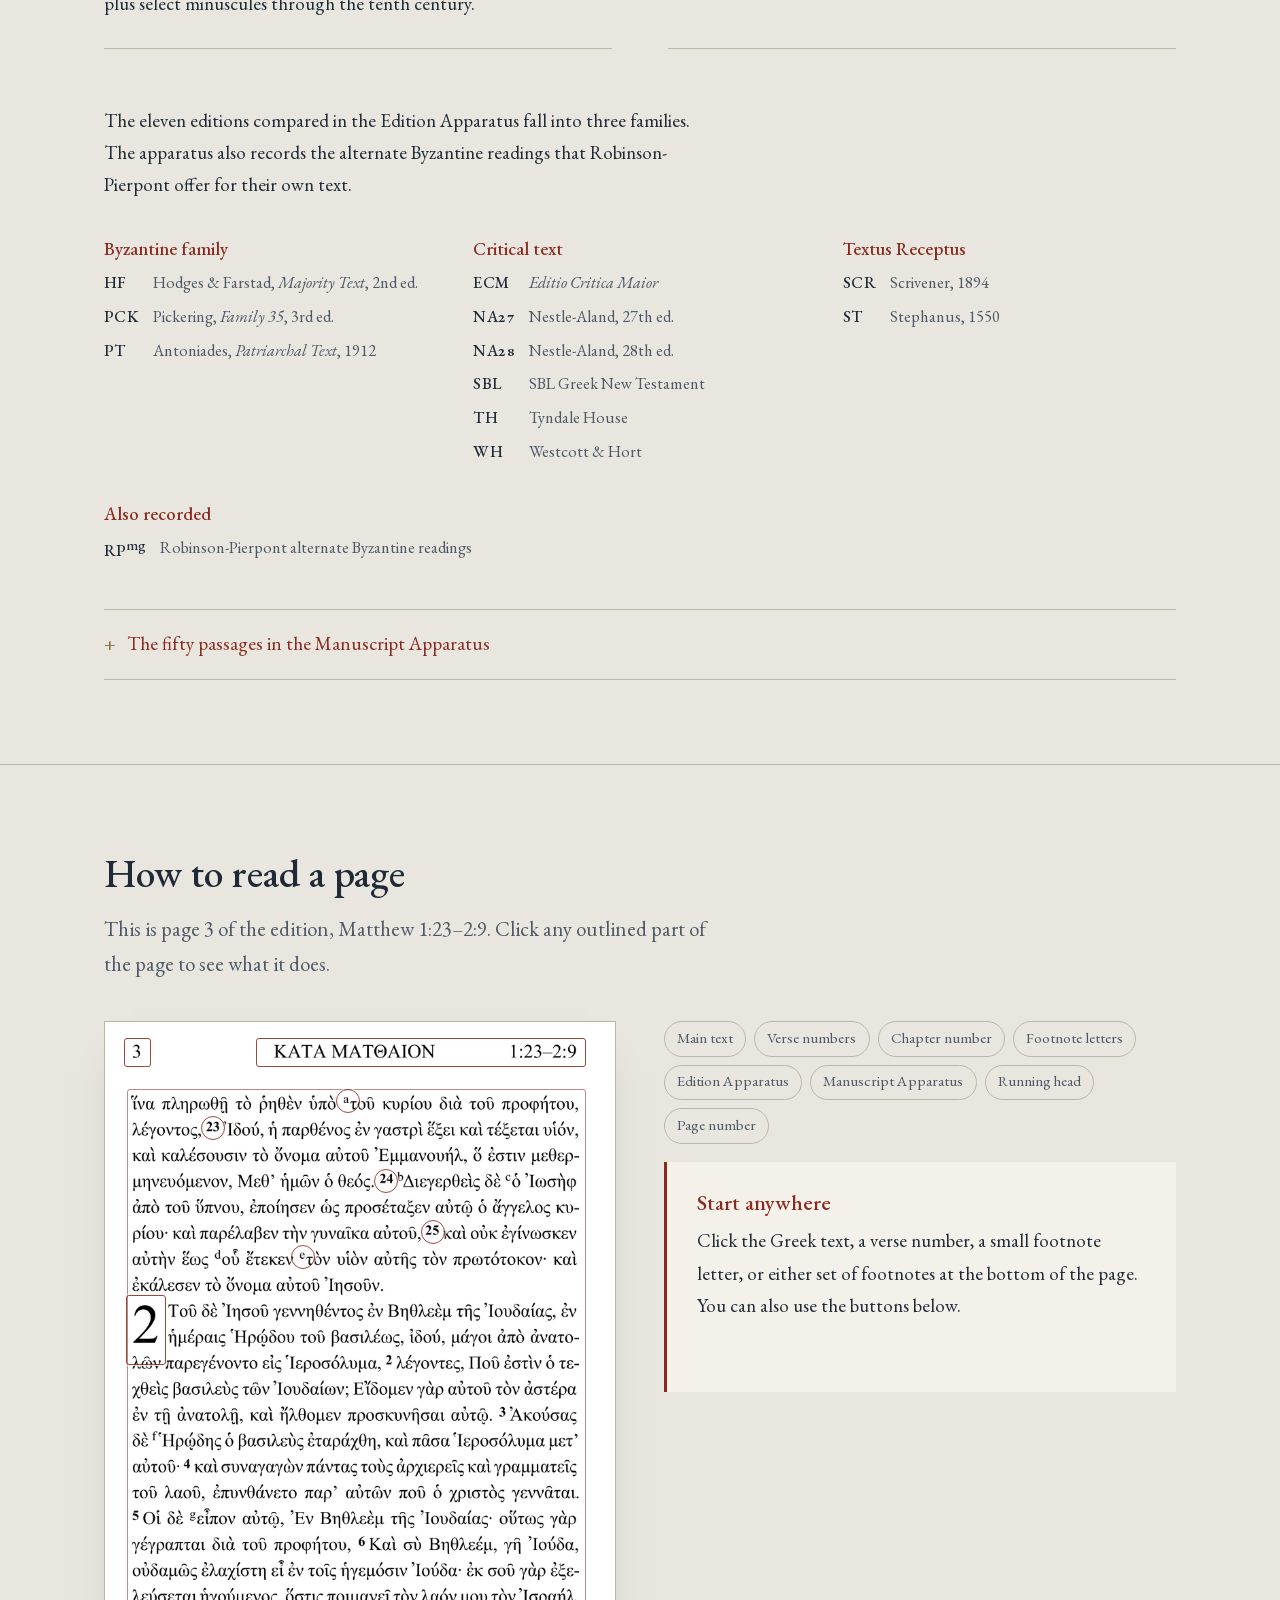
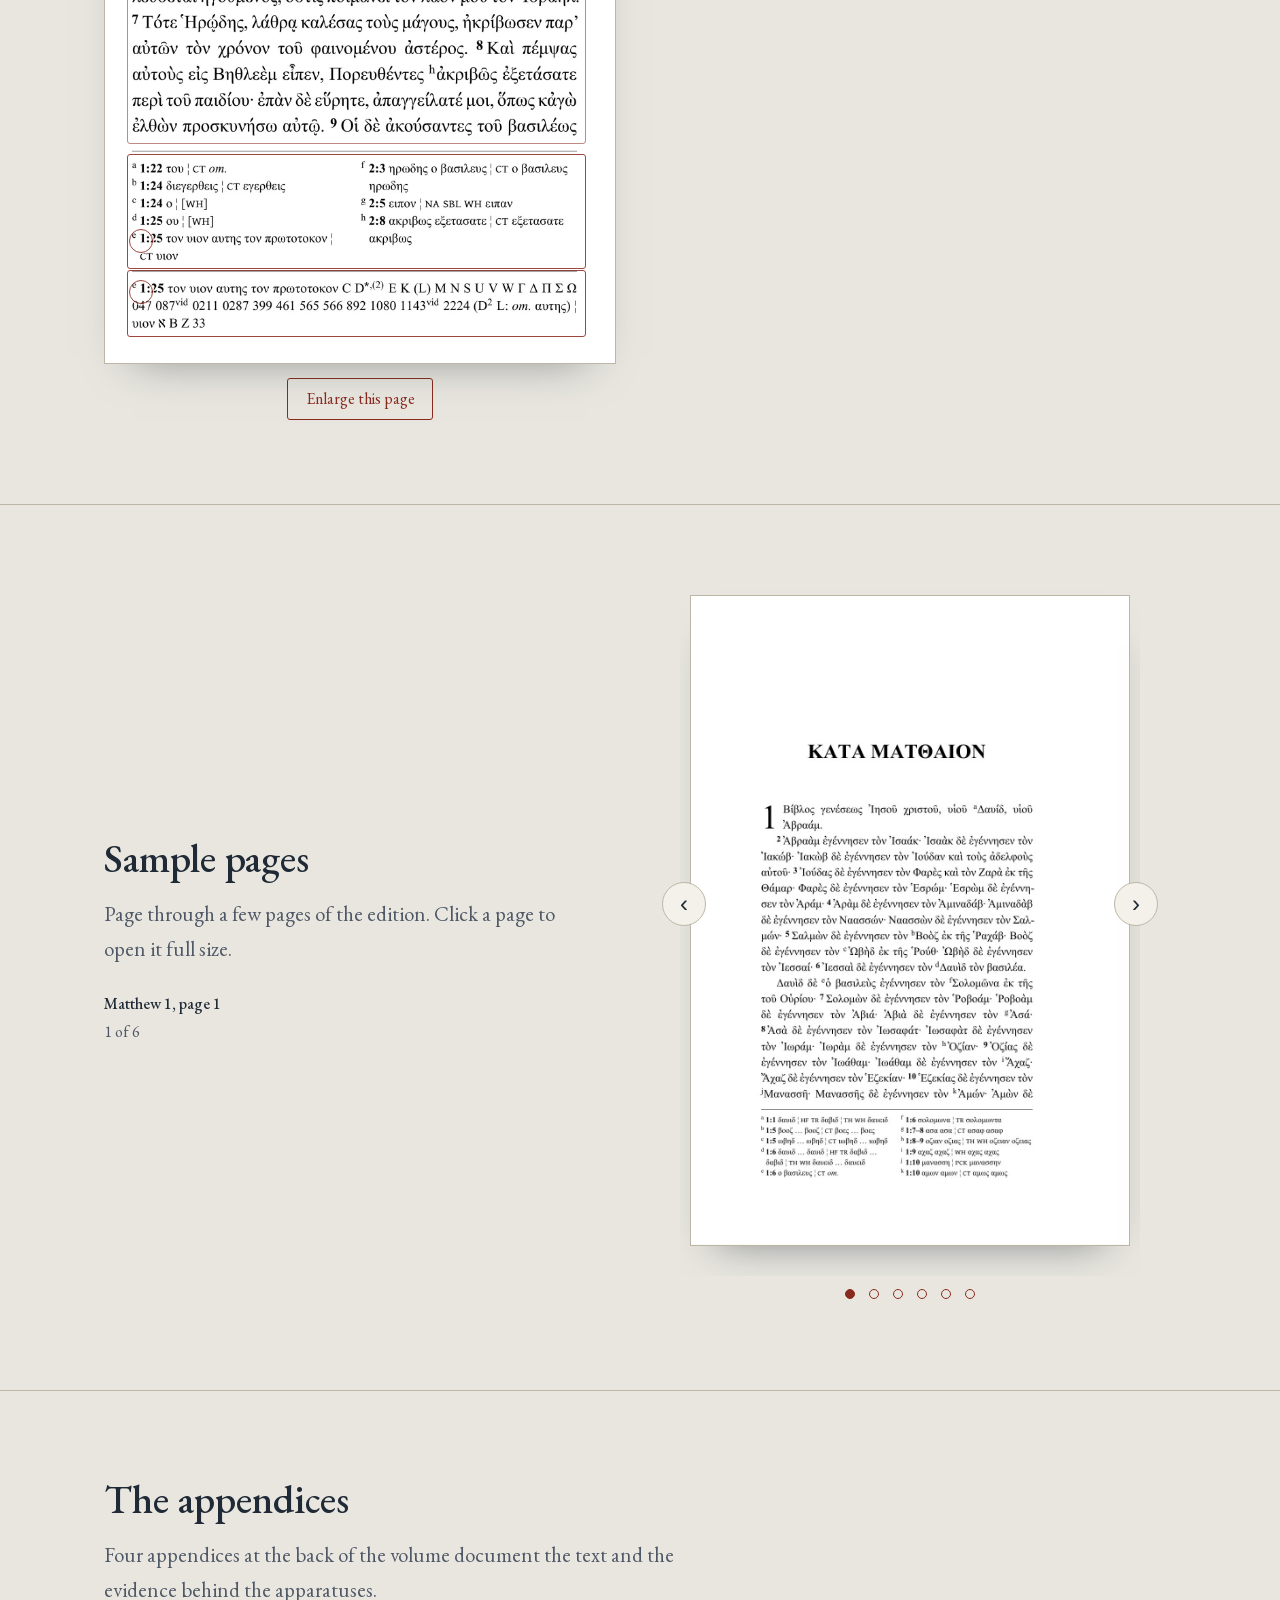
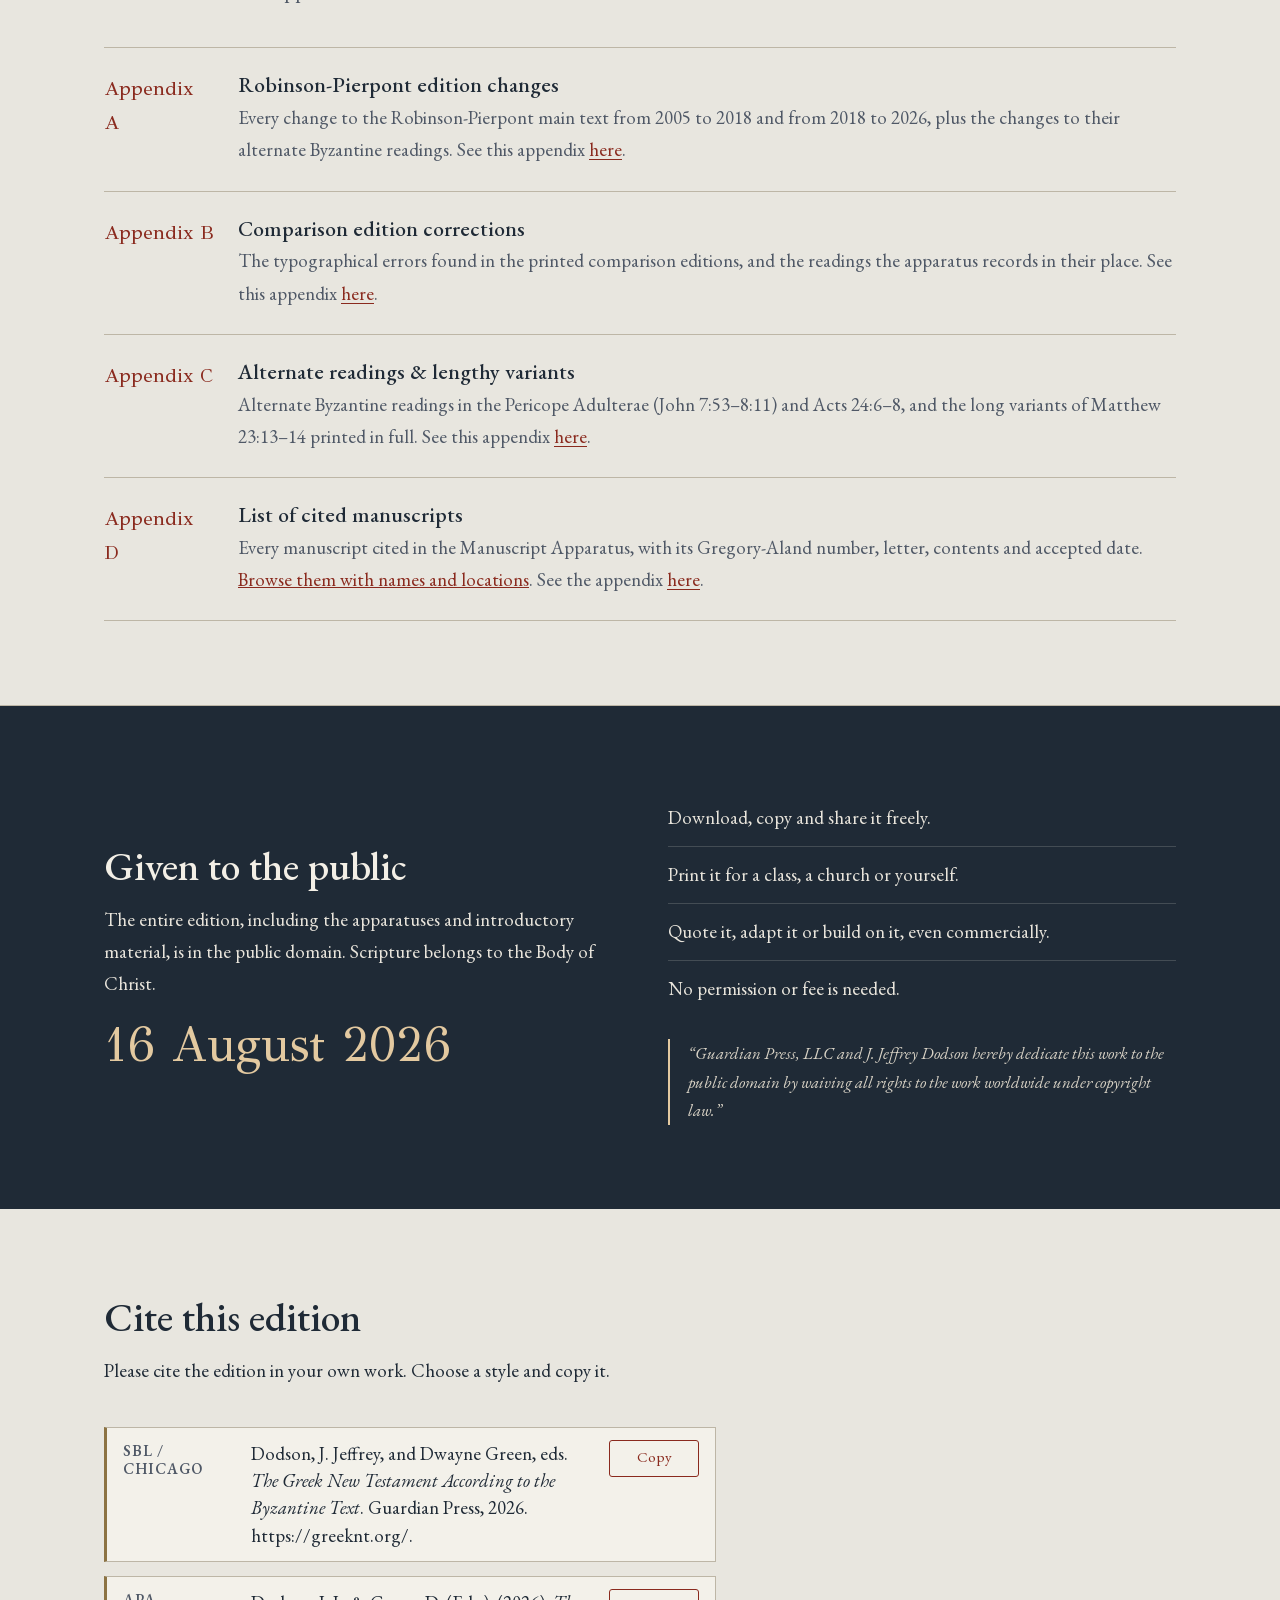
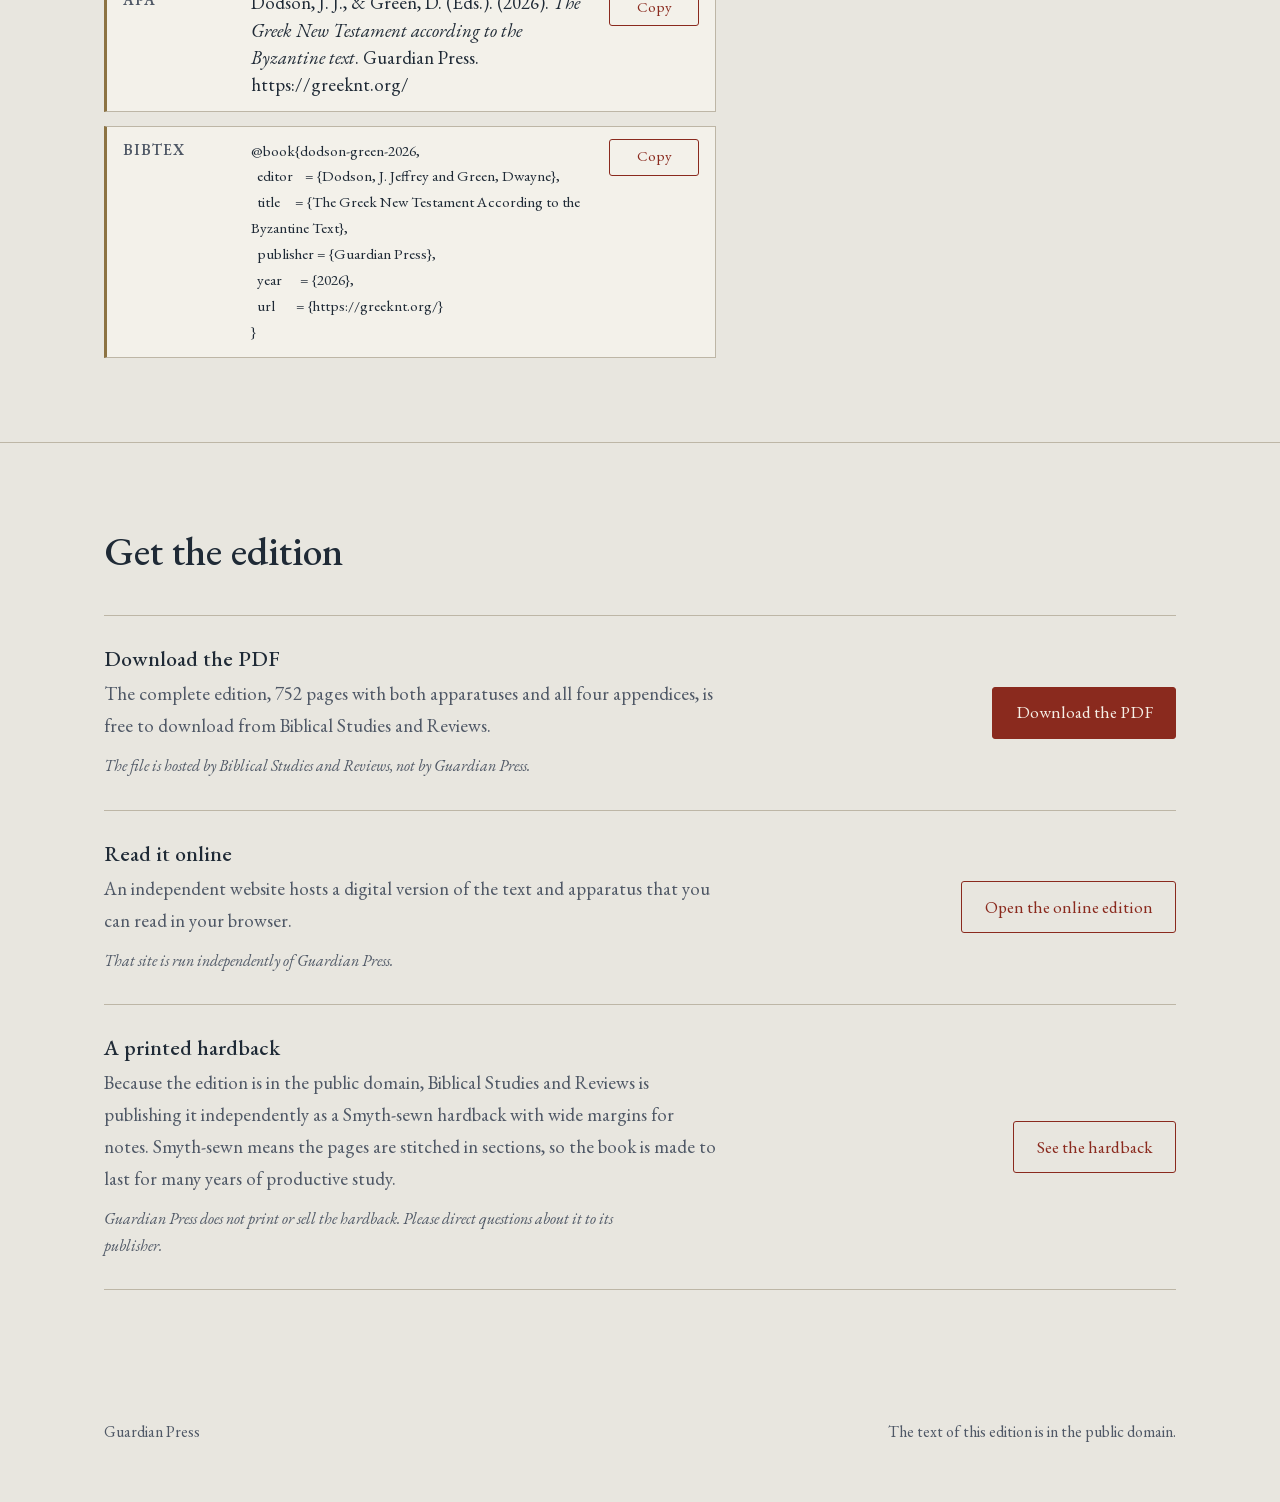
==== commit 14563471: "Release" ====
--- a/index.html
+++ b/index.html
@@ -3,25 +3,35 @@
 <head>
 <meta charset="utf-8">
 <meta name="viewport" content="width=device-width, initial-scale=1">
+<link rel="icon" href="favicon.ico" sizes="32x32">
+<link rel="icon" href="favicon.svg" type="image/svg+xml">
+<link rel="apple-touch-icon" href="apple-touch-icon.png">
+<link rel="manifest" href="manifest.webmanifest">
+<meta name="theme-color" content="#e8e6df">
+<meta name="apple-mobile-web-app-capable" content="yes">
+<meta name="apple-mobile-web-app-title" content="Greek NT">
 <title>The Greek New Testament According to the Byzantine Text</title>
-<meta name="description" content="A free, public-domain comparative edition of the Robinson–Pierpont 2026 Byzantine Greek New Testament, published by Guardian Press.">
+<meta name="description" content="A free, public-domain comparative edition of the Robinson-Pierpont 2026 Byzantine Greek New Testament, published by Guardian Press.">
 <link rel="canonical" href="https://greeknt.org/">
 <meta property="og:type" content="website">
 <meta property="og:site_name" content="Guardian Press">
 <meta property="og:title" content="The Greek New Testament According to the Byzantine Text">
-<meta property="og:description" content="A free, public-domain comparative edition of the Robinson–Pierpont 2026 text, with two footnote apparatuses and four appendices.">
+<meta property="og:description" content="A free, public-domain comparative edition of the Robinson-Pierpont 2026 text, with two footnote apparatuses and four appendices.">
 <meta property="og:url" content="https://greeknt.org/">
 <meta property="og:image" content="https://greeknt.org/images/social-card.jpg">
 <meta property="og:image:width" content="1200">
 <meta property="og:image:height" content="630">
-<meta property="og:image:alt" content="Guardian Press seal beside the title: The Greek New Testament According to the Byzantine Text">
+<meta property="og:image:alt" content="The title, The Greek New Testament According to the Byzantine Text, beside a page of the edition">
 <meta name="twitter:card" content="summary_large_image">
-<link rel="preconnect" href="https://fonts.googleapis.com">
-<link rel="preconnect" href="https://fonts.gstatic.com" crossorigin>
-<link href="https://fonts.googleapis.com/css2?family=EB+Garamond:ital,wght@0,400;0,500;0,600;1,400&family=GFS+Didot&display=swap" rel="stylesheet">
+<link rel="preload" href="fonts/EBGaramond-Regular.woff2" as="font" type="font/woff2" crossorigin>
 <link rel="stylesheet" href="style.css">
+<link rel="stylesheet" href="cite.css">
+<link rel="stylesheet" href="home.css">
+<link rel="stylesheet" href="pageviewer.css">
+<link rel="stylesheet" href="print.css" media="print">
 </head>
 <body>
+<a class="skip" href="#top">Skip to main content</a>
 
 <header class="topbar">
   <div class="wrap">
@@ -31,44 +41,126 @@
       <a href="#explore">How to read a page</a>
       <a href="#samples">Sample pages</a>
       <a href="#appendices">Appendices</a>
+      <a href="variants.html">Fifty variants</a>
+      <a href="stats.html">Compare editions</a>
+      <a href="search.html">Explore variants</a>
+      <a href="manuscripts.html">Manuscripts</a>
+      <a href="about.html">About</a>
+      <a href="errata.html">Errata</a>
       <a href="#public-domain">Public domain</a>
       <a class="nav-dl" href="#get">Get the edition</a>
     </nav>
+    <details class="navmenu">
+      <summary>Menu</summary>
+      <nav class="navmenu-list" aria-label="Menu">
+        <a href="#inside">What's inside</a>
+        <a href="#explore">How to read a page</a>
+        <a href="#samples">Sample pages</a>
+        <a href="#appendices">Appendices</a>
+        <a href="variants.html">Fifty variants</a>
+        <a href="stats.html">Compare editions</a>
+        <a href="search.html">Explore variants</a>
+        <a href="manuscripts.html">Manuscripts</a>
+        <a href="about.html">About</a>
+        <a href="errata.html">Errata</a>
+        <a href="#public-domain">Public domain</a>
+        <a href="#get">Get the edition</a>
+      </nav>
+    </details>
   </div>
 </header>
 
 <main id="top">
 
+
   <!-- Opening -->
-  <div class="opening">
-    <div class="wrap">
-      <div>
+  <div class="hero">
+    <div class="wrap hero-grid">
+      <div class="hero-text">
         <h1>The Greek New Testament <span class="h1-sub">According to the Byzantine Text</span></h1>
-        <p class="sub">The Robinson–Pierpont 2026 text, compared on every page with eleven landmark editions.</p>
-        <p class="byline">Edited and prepared by J. Jeffrey Dodson &amp; Dwayne Green for the Guardian Press</p>
+        <p class="sub">The Robinson-Pierpont 2026 text, compared on every page with eleven landmark editions, and with the manuscripts behind fifty key variants.</p>
         <div class="actions">
-          <a class="btn btn-primary" href="https://excavatingthetext.com/resources/greek-new-testament-byzantine-text-2026.pdf" target="_blank" rel="noopener">Download the PDF</a>
-          <a class="btn btn-quiet" href="#get">Other ways to read it</a>
-        </div>
-        <p class="note">Free to download from Biblical Studies and Reviews. In the public domain since 16 August 2026.</p>
-      </div>
-      <figure class="seal">
-        <img src="images/guardian-press-logo.png" width="640" height="640" alt="Guardian Press seal: an open book on a shield, encircled by a laurel wreath">
-        <figcaption>Prepared by the Guardian Press Editorial Committee</figcaption>
+          <a class="btn btn-light" href="https://excavatingthetext.com/resources/greek-nt-byzantine-text-2026-hyperlinked.pdf" target="_blank" rel="noopener" data-goatcounter-click="download-pdf" data-goatcounter-title="Download the PDF">Download the PDF</a>
+          <a class="btn btn-ghost" href="variants.html">See the fifty variants</a>
+        </div>
+        <p class="note">Free from Biblical Studies and Reviews. In the public domain since 16 August 2026. <a href="#get">Other ways to read it</a>.</p>
+        <div class="colophon"><img src="images/guardian-press-logo.png" width="640" height="640" alt="Guardian Press seal: an open book on a shield, encircled by a laurel wreath"><p class="byline">Edited and prepared by J. Jeffrey Dodson &amp; Dwayne Green for the Guardian Press</p></div>
+      </div>
+      <figure class="specimen">
+        <div class="sheet">
+          <img src="images/home-excerpt.webp" width="1500" height="576" alt="The footnotes at the bottom of page 3 of the edition: the Edition Apparatus listing how editions read at Matthew 1:25, and the Manuscript Apparatus listing the manuscripts for each reading">
+        </div>
+        <figcaption><b>Matthew 1:25, the first of the fifty variants.</b> The Edition Apparatus gives the readings of eleven editions. Below it, the Manuscript Apparatus names the manuscripts behind each reading.</figcaption>
       </figure>
     </div>
   </div>
+
+  <!-- Sacred scripture -->
+  <section class="epigraph" aria-label="Sacred scripture">
+    <div class="wrap">
+      <p class="ep-lead">The Greek New Testament is sacred scripture. This edition and its interactive tools are designed to help you explore the text, examine its evidence, and read it with clarity.</p>
+      <blockquote class="ep-quote">
+        <p class="ep-greek greek" lang="grc">Πᾶσα γραφὴ θεόπνευστος καὶ ὠφέλιμος πρὸς διδασκαλίαν, πρὸς ἔλεγχον, πρὸς ἐπανόρθωσιν, πρὸς παιδείαν τὴν ἐν δικαιοσύνῃ·</p>
+        <p class="ep-en">Every scripture is inspired of God, and profitable for teaching, for reproof, for correction, for instruction which is in righteousness.</p>
+        <p class="ep-cite">2 Timothy 3:16</p>
+      </blockquote>
+    </div>
+  </section>
+
+  <!-- Explore the evidence -->
+  <section id="tools" class="tools">
+    <div class="wrap">
+      <div class="head">
+        <h2>Go beyond the printed page</h2>
+        <p class="lede">Four tools made from the edition itself, to take you further into the text and the evidence behind it.</p>
+      </div>
+      <div class="toolgrid">
+        <a class="tool" href="variants.html">
+          <div class="tool-viz"><svg class="viz" viewBox="0 0 190 70" role="img" aria-label="Matthew 1:25: 28 manuscripts read the longer form, 4 read the shorter form"><circle class="d1" cx="6" cy="6" r="4.4"/><circle class="d1" cx="19" cy="6" r="4.4"/><circle class="d1" cx="32" cy="6" r="4.4"/><circle class="d1" cx="45" cy="6" r="4.4"/><circle class="d1" cx="58" cy="6" r="4.4"/><circle class="d1" cx="71" cy="6" r="4.4"/><circle class="d1" cx="84" cy="6" r="4.4"/><circle class="d1" cx="97" cy="6" r="4.4"/><circle class="d1" cx="110" cy="6" r="4.4"/><circle class="d1" cx="123" cy="6" r="4.4"/><circle class="d1" cx="136" cy="6" r="4.4"/><circle class="d1" cx="149" cy="6" r="4.4"/><circle class="d1" cx="162" cy="6" r="4.4"/><circle class="d1" cx="175" cy="6" r="4.4"/><circle class="d1" cx="6" cy="19" r="4.4"/><circle class="d1" cx="19" cy="19" r="4.4"/><circle class="d1" cx="32" cy="19" r="4.4"/><circle class="d1" cx="45" cy="19" r="4.4"/><circle class="d1" cx="58" cy="19" r="4.4"/><circle class="d1" cx="71" cy="19" r="4.4"/><circle class="d1" cx="84" cy="19" r="4.4"/><circle class="d1" cx="97" cy="19" r="4.4"/><circle class="d1" cx="110" cy="19" r="4.4"/><circle class="d1" cx="123" cy="19" r="4.4"/><circle class="d1" cx="136" cy="19" r="4.4"/><circle class="d1" cx="149" cy="19" r="4.4"/><circle class="d1" cx="162" cy="19" r="4.4"/><circle class="d1" cx="175" cy="19" r="4.4"/><circle class="d2" cx="6" cy="50" r="4.4"/><circle class="d2" cx="19" cy="50" r="4.4"/><circle class="d2" cx="32" cy="50" r="4.4"/><circle class="d2" cx="45" cy="50" r="4.4"/></svg><p class="viz-cap"><span class="k k1"></span>28 read the longer form<br><span class="k k2"></span>4 read the shorter form</p></div>
+          <div class="tool-body">
+            <h3>Fifty variants</h3>
+            <p>Read each variant in plain English, then see every manuscript that supports each reading on a timeline from the third century on.</p>
+            <span class="go">Browse the variants</span>
+          </div>
+        </a>
+        <a class="tool" href="stats.html">
+          <div class="tool-viz"><svg class="viz" viewBox="0 0 190 94" role="img" aria-label="Bars showing how often each of the eleven editions differs from the main text"><text class="bl" x="0" y="7.0">HF</text><rect class="b-byz" x="30" y="1.2" width="4.7" height="6"/><text class="bl" x="0" y="15.4">PCK</text><rect class="b-byz" x="30" y="9.6" width="16.6" height="6"/><text class="bl" x="0" y="23.8">PT</text><rect class="b-byz" x="30" y="18.0" width="21.5" height="6"/><text class="bl" x="0" y="32.2">ECM</text><rect class="b-crit" x="30" y="26.400000000000002" width="76.3" height="6"/><text class="bl" x="0" y="40.6">NA27</text><rect class="b-crit" x="30" y="34.800000000000004" width="96.4" height="6"/><text class="bl" x="0" y="49.0">NA28</text><rect class="b-crit" x="30" y="43.2" width="96.0" height="6"/><text class="bl" x="0" y="57.400000000000006">SBL</text><rect class="b-crit" x="30" y="51.60000000000001" width="96.3" height="6"/><text class="bl" x="0" y="65.80000000000001">TH</text><rect class="b-crit" x="30" y="60.00000000000001" width="97.1" height="6"/><text class="bl" x="0" y="74.2">WH</text><rect class="b-crit" x="30" y="68.4" width="114.1" height="6"/><text class="bl" x="0" y="82.60000000000001">SCR</text><rect class="b-tr" x="30" y="76.80000000000001" width="27.8" height="6"/><text class="bl" x="0" y="91.0">ST</text><rect class="b-tr" x="30" y="85.2" width="26.8" height="6"/></svg><p class="viz-cap">How often each edition differs from the main text</p></div>
+          <div class="tool-body">
+            <h3>Compare editions</h3>
+            <p>All 10,178 notes of the Edition Apparatus, counted. See which editions agree with the main text, where the notes fall and where they change the English, and what kind of differences they record.</p>
+            <span class="go">See the figures</span>
+          </div>
+        </a>
+        <a class="tool" href="search.html">
+          <div class="tool-viz"><div class="fake-search"><span class="fs-label">Greek word or phrase</span><span class="fs-box greek">κακει</span><span class="fs-label">Kind of difference</span><span class="fs-box">Crasis (two words written as one)</span></div><p class="viz-cap">34 readings found, with page numbers</p></div>
+          <div class="tool-body">
+            <h3>Explore variants</h3>
+            <p>Find every note by edition, passage, kind of difference, whether it changes the English, or Greek or English word. Type Greek or CCAT beta code. See each verse in Greek and English with the note’s words shaded, and download the results as a spreadsheet.</p>
+            <span class="go">Explore the notes</span>
+          </div>
+        </a>
+        <a class="tool" href="manuscripts.html">
+          <div class="tool-viz"><svg class="viz" viewBox="0 0 190 72" role="img" aria-label="Number of cited manuscripts by century, third to eleventh"><rect class="b-ms" x="2" y="48.0" width="15" height="10.0"/><text class="bl c" x="9.5" y="68">3</text><rect class="b-ms" x="22" y="53.0" width="15" height="5.0"/><text class="bl c" x="29.5" y="68">4</text><rect class="b-ms" x="42" y="40.4" width="15" height="17.6"/><text class="bl c" x="49.5" y="68">5</text><rect class="b-ms" x="62" y="37.9" width="15" height="20.1"/><text class="bl c" x="69.5" y="68">6</text><rect class="b-ms" x="82" y="44.2" width="15" height="13.8"/><text class="bl c" x="89.5" y="68">7</text><rect class="b-ms" x="102" y="45.4" width="15" height="12.6"/><text class="bl c" x="109.5" y="68">8</text><rect class="b-ms" x="122" y="4.0" width="15" height="54.0"/><text class="bl c" x="129.5" y="68">9</text><rect class="b-ms" x="142" y="36.7" width="15" height="21.3"/><text class="bl c" x="149.5" y="68">10</text><rect class="b-ms" x="162" y="55.5" width="15" height="2.5"/><text class="bl c" x="169.5" y="68">11</text></svg><p class="viz-cap">The 125 cited manuscripts, by century</p></div>
+          <div class="tool-body">
+            <h3>Manuscripts</h3>
+            <p>Every manuscript cited in the edition, with its name, date and location, and links to its entry in the Liste and to images.</p>
+            <span class="go">Browse the manuscripts</span>
+          </div>
+        </a>
+      </div>
+    </div>
+  </section>
 
   <!-- What's inside -->
   <section id="inside">
     <div class="wrap">
       <div class="head">
         <h2>What's inside</h2>
-        <p class="lede">Written for pastors and students of Scripture. When modern translations differ, this edition lets you see which Greek New Testament editions stand behind each reading, and, for fifty significant variants, what the early manuscripts say.</p>
+        <p class="lede">For pastors, students, and scholars of Scripture. When modern translations differ, this edition lets you see which Greek New Testament editions stand behind each reading, and, for fifty significant variants, what the early manuscripts say.</p>
       </div>
       <div class="contents">
         <div class="entry">
-          <h3>The Robinson–Pierpont 2026 text</h3>
+          <h3>The Robinson-Pierpont 2026 text</h3>
           <p>The main text follows <i>The New Testament in the Original Greek: Byzantine Textform 2026</i>, edited by Maurice A. Robinson and William G. Pierpont. Every change since the 2005 edition is listed in Appendix A.</p>
         </div>
         <div class="entry">
@@ -86,7 +178,7 @@
       </div>
 
       <div class="editions">
-        <p class="intro">The eleven editions compared in the Edition Apparatus fall into three families.</p>
+        <p class="intro">The eleven editions compared in the Edition Apparatus fall into three families. The apparatus also records the alternate Byzantine readings that Robinson-Pierpont offer for their own text.</p>
         <div>
           <h3>Byzantine family</h3>
           <dl>
@@ -99,8 +191,8 @@
           <h3>Critical text</h3>
           <dl>
             <dt>ECM</dt><dd><i>Editio Critica Maior</i></dd>
-            <dt>NA27</dt><dd>Nestle–Aland, 27th ed.</dd>
-            <dt>NA28</dt><dd>Nestle–Aland, 28th ed.</dd>
+            <dt>NA27</dt><dd>Nestle-Aland, 27th ed.</dd>
+            <dt>NA28</dt><dd>Nestle-Aland, 28th ed.</dd>
             <dt>SBL</dt><dd>SBL Greek New Testament</dd>
             <dt>TH</dt><dd>Tyndale House</dd>
             <dt>WH</dt><dd>Westcott &amp; Hort</dd>
@@ -113,19 +205,25 @@
             <dt>ST</dt><dd>Stephanus, 1550</dd>
           </dl>
         </div>
+        <div class="also">
+          <h3>Also recorded</h3>
+          <dl>
+            <dt>RP<sup>mg</sup></dt><dd>Robinson-Pierpont alternate Byzantine readings</dd>
+          </dl>
+        </div>
       </div>
 
       <details class="fifty">
         <summary>The fifty passages in the Manuscript Apparatus</summary>
         <ul>
-          <li>Matthew 1:25 <span>3</span></li><li>Matthew 3:11 <span>6</span></li><li>Matthew 4:10 <span>7</span></li><li>Matthew 6:13 <span>13</span></li><li>Matthew 12:47 <span>33</span></li><li>Matthew 17:21 <span>49</span></li><li>Matthew 18:11 <span>50</span></li><li>Matthew 23:13–14 <span>66</span></li><li>Matthew 25:13 <span>73</span></li><li>Matthew 28:9 <span>87</span></li>
-          <li>Mark 1:2 <span>89</span></li><li>Mark 2:16 <span>95</span></li><li>Mark 7:16 <span>114</span></li><li>Mark 9:29 <span>123</span></li><li>Mark 11:26 <span>132</span></li><li>Mark 13:14 <span>139</span></li><li>Mark 15:28 <span>150</span></li><li>Mark 16:9–20 <span>153</span></li>
-          <li>Luke 4:4 <span>168</span></li><li>Luke 9:55–56 <span>196</span></li><li>Luke 17:36 <span>225</span></li><li>Luke 23:17 <span>247</span></li><li>Luke 23:34 <span>248</span></li>
-          <li>John 1:18 <span>256</span></li><li>John 5:3–4 <span>268</span></li><li>John 7:53–8:11 <span>281</span></li><li>John 12:1 <span>297</span></li>
-          <li>Acts 8:37 <span>353</span></li><li>Acts 12:25 <span>367</span></li><li>Acts 15:34 <span>378</span></li><li>Acts 28:29 <span>423</span></li>
-          <li>Romans 8:1 <span>438</span></li><li>Romans 14:24–26 <span>451</span></li><li>Romans 16:24 <span>456</span></li><li>1 Corinthians 10:28 <span>474</span></li><li>Ephesians 5:30 <span>532</span></li><li>Philippians 3:16 <span>540</span></li><li>1 Thessalonians 1:1 <span>551</span></li><li>2 Thessalonians 2:3 <span>560</span></li><li>1 Timothy 3:16 <span>566</span></li><li>Hebrews 3:6 <span>588</span></li><li>Hebrews 11:37 <span>603</span></li>
-          <li>James 4:4 <span>614</span></li><li>1 Peter 4:14 <span>626</span></li><li>1 John 2:23 <span>637</span></li><li>1 John 5:7–8 <span>642</span></li><li>3 John 1:12 <span>648</span></li>
-          <li>Revelation 2:20 <span>658</span></li><li>Revelation 16:9 <span>688</span></li><li>Revelation 22:14 <span>705</span></li>
+          <li>Matthew 1:25 <span><a class="pglink" href="images/pdf-pages/p035.webp" data-pages="3" aria-label="Show page 3 of the edition">3</a></span></li><li>Matthew 3:11 <span><a class="pglink" href="images/pdf-pages/p038.webp" data-pages="6" aria-label="Show page 6 of the edition">6</a></span></li><li>Matthew 4:10 <span><a class="pglink" href="images/pdf-pages/p039.webp" data-pages="7" aria-label="Show page 7 of the edition">7</a></span></li><li>Matthew 6:13 <span><a class="pglink" href="images/pdf-pages/p045.webp" data-pages="13" aria-label="Show page 13 of the edition">13</a></span></li><li>Matthew 12:47 <span><a class="pglink" href="images/pdf-pages/p065.webp" data-pages="33" aria-label="Show page 33 of the edition">33</a></span></li><li>Matthew 17:21 <span><a class="pglink" href="images/pdf-pages/p081.webp" data-pages="49" aria-label="Show page 49 of the edition">49</a></span></li><li>Matthew 18:11 <span><a class="pglink" href="images/pdf-pages/p082.webp" data-pages="50" aria-label="Show page 50 of the edition">50</a></span></li><li>Matthew 23:13–14 <span><a class="pglink" href="images/pdf-pages/p098.webp" data-pages="66" aria-label="Show page 66 of the edition">66</a></span></li><li>Matthew 25:13 <span><a class="pglink" href="images/pdf-pages/p105.webp" data-pages="73" aria-label="Show page 73 of the edition">73</a></span></li><li>Matthew 28:9 <span><a class="pglink" href="images/pdf-pages/p119.webp" data-pages="87" aria-label="Show page 87 of the edition">87</a></span></li>
+          <li>Mark 1:2 <span><a class="pglink" href="images/pdf-pages/p121.webp" data-pages="89" aria-label="Show page 89 of the edition">89</a></span></li><li>Mark 2:16 <span><a class="pglink" href="images/pdf-pages/p127.webp" data-pages="95" aria-label="Show page 95 of the edition">95</a></span></li><li>Mark 7:16 <span><a class="pglink" href="images/pdf-pages/p146.webp" data-pages="114" aria-label="Show page 114 of the edition">114</a></span></li><li>Mark 9:29 <span><a class="pglink" href="images/pdf-pages/p155.webp" data-pages="123" aria-label="Show page 123 of the edition">123</a></span></li><li>Mark 11:26 <span><a class="pglink" href="images/pdf-pages/p164.webp" data-pages="132" aria-label="Show page 132 of the edition">132</a></span></li><li>Mark 13:14 <span><a class="pglink" href="images/pdf-pages/p171.webp" data-pages="139" aria-label="Show page 139 of the edition">139</a></span></li><li>Mark 15:28 <span><a class="pglink" href="images/pdf-pages/p182.webp" data-pages="150" aria-label="Show page 150 of the edition">150</a></span></li><li>Mark 16:9–20 <span><a class="pglink" href="images/pdf-pages/p185.webp" data-pages="153" aria-label="Show page 153 of the edition">153</a></span></li>
+          <li>Luke 4:4 <span><a class="pglink" href="images/pdf-pages/p200.webp" data-pages="168" aria-label="Show page 168 of the edition">168</a></span></li><li>Luke 9:55–56 <span><a class="pglink" href="images/pdf-pages/p228.webp" data-pages="196" aria-label="Show page 196 of the edition">196</a></span></li><li>Luke 17:36 <span><a class="pglink" href="images/pdf-pages/p257.webp" data-pages="225" aria-label="Show page 225 of the edition">225</a></span></li><li>Luke 23:17 <span><a class="pglink" href="images/pdf-pages/p279.webp" data-pages="247" aria-label="Show page 247 of the edition">247</a></span></li><li>Luke 23:34 <span><a class="pglink" href="images/pdf-pages/p280.webp" data-pages="248" aria-label="Show page 248 of the edition">248</a></span></li>
+          <li>John 1:18 <span><a class="pglink" href="images/pdf-pages/p288.webp" data-pages="256" aria-label="Show page 256 of the edition">256</a></span></li><li>John 5:3–4 <span><a class="pglink" href="images/pdf-pages/p300.webp" data-pages="268" aria-label="Show page 268 of the edition">268</a></span></li><li>John 7:53–8:11 <span><a class="pglink" href="images/pdf-pages/p313.webp" data-pages="281" aria-label="Show page 281 of the edition">281</a></span></li><li>John 12:1 <span><a class="pglink" href="images/pdf-pages/p329.webp" data-pages="297" aria-label="Show page 297 of the edition">297</a></span></li>
+          <li>Acts 8:37 <span><a class="pglink" href="images/pdf-pages/p385.webp" data-pages="353" aria-label="Show page 353 of the edition">353</a></span></li><li>Acts 12:25 <span><a class="pglink" href="images/pdf-pages/p399.webp" data-pages="367" aria-label="Show page 367 of the edition">367</a></span></li><li>Acts 15:34 <span><a class="pglink" href="images/pdf-pages/p410.webp" data-pages="378" aria-label="Show page 378 of the edition">378</a></span></li><li>Acts 28:29 <span><a class="pglink" href="images/pdf-pages/p455.webp" data-pages="423" aria-label="Show page 423 of the edition">423</a></span></li>
+          <li>Romans 8:1 <span><a class="pglink" href="images/pdf-pages/p470.webp" data-pages="438" aria-label="Show page 438 of the edition">438</a></span></li><li>Romans 14:24–26 <span><a class="pglink" href="images/pdf-pages/p483.webp" data-pages="451" aria-label="Show page 451 of the edition">451</a></span></li><li>Romans 16:24 <span><a class="pglink" href="images/pdf-pages/p488.webp" data-pages="456" aria-label="Show page 456 of the edition">456</a></span></li><li>1 Corinthians 10:28 <span><a class="pglink" href="images/pdf-pages/p506.webp" data-pages="474" aria-label="Show page 474 of the edition">474</a></span></li><li>Ephesians 5:30 <span><a class="pglink" href="images/pdf-pages/p564.webp" data-pages="532" aria-label="Show page 532 of the edition">532</a></span></li><li>Philippians 3:16 <span><a class="pglink" href="images/pdf-pages/p572.webp" data-pages="540" aria-label="Show page 540 of the edition">540</a></span></li><li>1 Thessalonians 1:1 <span><a class="pglink" href="images/pdf-pages/p583.webp" data-pages="551" aria-label="Show page 551 of the edition">551</a></span></li><li>2 Thessalonians 2:3 <span><a class="pglink" href="images/pdf-pages/p592.webp" data-pages="560" aria-label="Show page 560 of the edition">560</a></span></li><li>1 Timothy 3:16 <span><a class="pglink" href="images/pdf-pages/p598.webp" data-pages="566" aria-label="Show page 566 of the edition">566</a></span></li><li>Hebrews 3:6 <span><a class="pglink" href="images/pdf-pages/p620.webp" data-pages="588" aria-label="Show page 588 of the edition">588</a></span></li><li>Hebrews 11:37 <span><a class="pglink" href="images/pdf-pages/p635.webp" data-pages="603" aria-label="Show page 603 of the edition">603</a></span></li>
+          <li>James 4:4 <span><a class="pglink" href="images/pdf-pages/p646.webp" data-pages="614" aria-label="Show page 614 of the edition">614</a></span></li><li>1 Peter 4:14 <span><a class="pglink" href="images/pdf-pages/p658.webp" data-pages="626" aria-label="Show page 626 of the edition">626</a></span></li><li>1 John 2:23 <span><a class="pglink" href="images/pdf-pages/p669.webp" data-pages="637" aria-label="Show page 637 of the edition">637</a></span></li><li>1 John 5:7–8 <span><a class="pglink" href="images/pdf-pages/p674.webp" data-pages="642" aria-label="Show page 642 of the edition">642</a></span></li><li>3 John 1:12 <span><a class="pglink" href="images/pdf-pages/p680.webp" data-pages="648" aria-label="Show page 648 of the edition">648</a></span></li>
+          <li>Revelation 2:20 <span><a class="pglink" href="images/pdf-pages/p690.webp" data-pages="658" aria-label="Show page 658 of the edition">658</a></span></li><li>Revelation 16:9 <span><a class="pglink" href="images/pdf-pages/p720.webp" data-pages="688" aria-label="Show page 688 of the edition">688</a></span></li><li>Revelation 22:14 <span><a class="pglink" href="images/pdf-pages/p737.webp" data-pages="705" aria-label="Show page 705 of the edition">705</a></span></li>
         </ul>
       </details>
     </div>
@@ -141,16 +239,16 @@
       <div class="explore">
         <div class="pagecol">
         <div class="pagewrap" id="sheet">
-          <img src="images/explore-matthew-1-23.jpg" width="1500" height="2766" alt="Page 3 of the edition: Matthew 1:23 to 2:9, with the Edition Apparatus and Manuscript Apparatus at the bottom">
+          <img src="images/explore-matthew-1-23.webp" loading="lazy" decoding="async" width="1500" height="2766" alt="Page 3 of the edition: Matthew 1:23 to 2:9, with the Edition Apparatus and Manuscript Apparatus at the bottom">
         </div>
         <button class="enlarge" id="enlarge" type="button">Enlarge this page</button>
         </div>
         <div class="panel">
+          <div class="chips" id="chips" aria-label="Parts of the page"></div>
           <div class="card" id="info" aria-live="polite">
             <h3>Start anywhere</h3>
             <p>Click the Greek text, a verse number, a small footnote letter, or either set of footnotes at the bottom of the page. You can also use the buttons below.</p>
           </div>
-          <div class="chips" id="chips" aria-label="Parts of the page"></div>
         </div>
       </div>
     </div>
@@ -181,10 +279,10 @@
         <p class="lede">Four appendices at the back of the volume document the text and the evidence behind the apparatuses.</p>
       </div>
       <ol class="appx">
-        <li><span class="num">Appendix A</span><div><h3>Robinson–Pierpont edition changes</h3><p>Every change to the Robinson–Pierpont main text from 2005 to 2018 and from 2018 to 2026, plus the changes to their alternate Byzantine readings.</p></div></li>
-        <li><span class="num">Appendix B</span><div><h3>Comparison edition corrections</h3><p>The typographical errors found in the printed comparison editions, and the readings the apparatus records in their place.</p></div></li>
-        <li><span class="num">Appendix C</span><div><h3>Alternate readings &amp; lengthy variants</h3><p>Alternate Byzantine readings in the Pericope Adulterae (John 7:53–8:11) and Acts 24:6–8, and the long variants of Matthew 23:13–14 printed in full.</p></div></li>
-        <li><span class="num">Appendix D</span><div><h3>List of cited manuscripts</h3><p>Every manuscript cited in the Manuscript Apparatus, with its Gregory–Aland number, letter, contents and accepted date.</p></div></li>
+        <li><span class="num">Appendix A</span><div><h3>Robinson-Pierpont edition changes</h3><p>Every change to the Robinson-Pierpont main text from 2005 to 2018 and from 2018 to 2026, plus the changes to their alternate Byzantine readings. See this appendix <a class="pglink" href="images/pdf-pages/p740.webp" data-pages="708" aria-label="Show the first page of Appendix A, page 708 of the edition">here</a>.</p></div></li>
+        <li><span class="num">Appendix B</span><div><h3>Comparison edition corrections</h3><p>The typographical errors found in the printed comparison editions, and the readings the apparatus records in their place. See this appendix <a class="pglink" href="images/pdf-pages/p743.webp" data-pages="711" aria-label="Show the first page of Appendix B, page 711 of the edition">here</a>.</p></div></li>
+        <li><span class="num">Appendix C</span><div><h3>Alternate readings &amp; lengthy variants</h3><p>Alternate Byzantine readings in the Pericope Adulterae (John 7:53–8:11) and Acts 24:6–8, and the long variants of Matthew 23:13–14 printed in full. See this appendix <a class="pglink" href="images/pdf-pages/p746.webp" data-pages="714" aria-label="Show the first page of Appendix C, page 714 of the edition">here</a>.</p></div></li>
+        <li><span class="num">Appendix D</span><div><h3>List of cited manuscripts</h3><p>Every manuscript cited in the Manuscript Apparatus, with its Gregory-Aland number, letter, contents and accepted date. <a href="manuscripts.html">Browse them with names and locations</a>. See the appendix <a class="pglink" href="images/pdf-pages/p748.webp" data-pages="716" aria-label="Show the first page of Appendix D, page 716 of the edition">here</a>.</p></div></li>
       </ol>
     </div>
   </section>
@@ -210,6 +308,18 @@
   </section>
 
   <!-- Get the edition -->
+  <section id="cite">
+    <div class="wrap">
+      <div class="head">
+        <h2>Cite this edition</h2>
+        <p>Please cite the edition in your own work. Choose a style and copy it.</p>
+      </div>
+      <div class="cite-panel" id="cite-panel">
+        <p>Dodson, J. Jeffrey, and Dwayne Green, eds. <i>The Greek New Testament According to the Byzantine Text</i>. Guardian Press, 2026. https://greeknt.org/.</p>
+      </div>
+    </div>
+  </section>
+
   <section id="get">
     <div class="wrap">
       <div class="head">
@@ -222,7 +332,7 @@
             <p>The complete edition, 752 pages with both apparatuses and all four appendices, is free to download from Biblical Studies and Reviews.</p>
             <p class="fine">The file is hosted by Biblical Studies and Reviews, not by Guardian Press.</p>
           </div>
-          <a class="btn btn-primary" href="https://excavatingthetext.com/resources/greek-new-testament-byzantine-text-2026.pdf" target="_blank" rel="noopener">Download the PDF</a>
+          <a class="btn btn-primary" href="https://excavatingthetext.com/resources/greek-nt-byzantine-text-2026-hyperlinked.pdf" target="_blank" rel="noopener" data-goatcounter-click="download-pdf" data-goatcounter-title="Download the PDF">Download the PDF</a>
         </div>
         <div class="way">
           <div>
@@ -230,15 +340,15 @@
             <p>An independent website hosts a digital version of the text and apparatus that you can read in your browser.</p>
             <p class="fine">That site is run independently of Guardian Press.</p>
           </div>
-          <a class="btn btn-quiet" href="https://excavatingthetext.com/gnt/" target="_blank" rel="noopener">Open the online edition</a>
+          <a class="btn btn-quiet" href="https://excavatingthetext.com/gnt/" target="_blank" rel="noopener" data-goatcounter-click="read-online" data-goatcounter-title="Open the online edition">Open the online edition</a>
         </div>
         <div class="way">
           <div>
             <h3>A printed hardback</h3>
-            <p>Because the edition is in the public domain, Biblical Studies and Reviews has published it independently as a Smyth-sewn hardback with wide margins for notes. Smyth-sewn means the pages are stitched in sections, so the book opens flat and lasts.</p>
+            <p>Because the edition is in the public domain, Biblical Studies and Reviews is publishing it independently as a Smyth-sewn hardback with wide margins for notes. Smyth-sewn means the pages are stitched in sections, so the book is made to last for many years of productive study.</p>
             <p class="fine">Guardian Press does not print or sell the hardback. Please direct questions about it to its publisher.</p>
           </div>
-          <a class="btn btn-quiet" href="https://excavatingthetext.com/hardbound-gnt.html" target="_blank" rel="noopener">See the hardback</a>
+          <a class="btn btn-quiet" href="https://excavatingthetext.com/hardbound-gnt.html" target="_blank" rel="noopener" data-goatcounter-click="hardback" data-goatcounter-title="See the hardback">See the hardback</a>
         </div>
       </div>
     </div>
@@ -248,7 +358,7 @@
 
 <dialog id="lightbox" aria-label="Enlarged page">
   <button type="button" id="lbclose" class="lbclose" aria-label="Close enlarged page">Close</button>
-  <img src="images/explore-matthew-1-23.jpg" width="1500" height="2766" alt="Page 3 of the edition, enlarged: Matthew 1:23 to 2:9">
+  <img src="images/explore-matthew-1-23.webp" loading="lazy" decoding="async" width="1500" height="2766" alt="Page 3 of the edition, enlarged: Matthew 1:23 to 2:9">
 </dialog>
 
 <footer>
@@ -259,5 +369,12 @@
 </footer>
 
 <script src="script.js" defer></script>
+<script src="cite.js"></script>
+<script src="pageviewer.js"></script>
+<script src="menu.js"></script>
+<script src="backnav.js"></script>
+<script src="pwa.js" defer></script>
+<script src="scrolljump.js"></script>
+<script data-goatcounter="https://greeknt.goatcounter.com/count" async src="https://gc.zgo.at/count.js"></script>
 </body>
 </html>
--- a/style.css
+++ b/style.css
@@ -1,3 +1,10 @@
+/* Self-hosted fonts (SIL Open Font License; see fonts/OFL-*.txt) */
+@font-face{font-family:"EB Garamond";font-style:normal;font-weight:400;font-display:swap;src:url("fonts/EBGaramond-Regular.woff2") format("woff2")}
+@font-face{font-family:"EB Garamond";font-style:normal;font-weight:500;font-display:swap;src:url("fonts/EBGaramond-Medium.woff2") format("woff2")}
+@font-face{font-family:"EB Garamond";font-style:normal;font-weight:600;font-display:swap;src:url("fonts/EBGaramond-SemiBold.woff2") format("woff2")}
+@font-face{font-family:"EB Garamond";font-style:italic;font-weight:400;font-display:swap;src:url("fonts/EBGaramond-Italic.woff2") format("woff2")}
+@font-face{font-family:"GFS Didot";font-style:normal;font-weight:400;font-display:swap;src:url("fonts/GFSDidot-Regular.woff2") format("woff2")}
+
 /* ---------- Colors: stone paper, iron-gall ink, rubric red ---------- */
 :root{
   --stone:#e8e6df;      /* page background: soft, not bright */
@@ -30,11 +37,19 @@
 .topbar .wrap{display:flex;align-items:center;gap:24px;height:60px}
 .brand{font-variant:small-caps;letter-spacing:.06em;font-size:1.15rem;text-decoration:none;color:var(--ink);white-space:nowrap}
 .brand b{color:var(--rubric);font-weight:500}
-.nav{display:flex;gap:22px;margin-left:auto;overflow-x:auto;scrollbar-width:none}
+.nav{display:flex;gap:16px;margin-left:auto;overflow-x:auto;scrollbar-width:none}
 .nav::-webkit-scrollbar{display:none}
-.nav a{color:var(--ink-soft);text-decoration:none;font-size:1.02rem;white-space:nowrap}
+.nav a{color:var(--ink-soft);text-decoration:none;font-size:.97rem;white-space:nowrap}
 .nav a:hover{color:var(--rubric)}
-@media (max-width:720px){.nav a:not(.nav-dl){display:none}}
+.nav a[href="#public-domain"],.nav a[href="#appendices"]{display:none}
+.navmenu{display:none;margin-left:auto;position:relative}
+.navmenu summary{list-style:none;cursor:pointer;font-size:1rem;display:flex;align-items:center;gap:.6em;color:var(--ink);border:1px solid var(--ink);border-radius:3px;padding:.35em .85em .35em .75em;user-select:none}
+.navmenu summary::before{content:"";width:16px;height:2px;background:currentColor;box-shadow:0 -5px 0 currentColor,0 5px 0 currentColor;flex:none}
+.navmenu summary::-webkit-details-marker{display:none}
+.navmenu[open] summary{background:var(--rubric);border-color:var(--rubric);color:#f6efe6}
+.navmenu-list{position:absolute;right:0;top:calc(100% + 12px);min-width:220px;background:#f4f1ea;border:1px solid var(--rule);box-shadow:0 8px 24px rgba(30,40,55,.18);padding:6px 0;display:flex;flex-direction:column}
+.navmenu-list a{padding:.65em 1.2em;color:var(--ink);text-decoration:none;font-size:1.05rem}
+.navmenu-list a:hover{background:rgba(138,42,30,.07);color:var(--rubric)}
 
 /* ---------- Buttons ---------- */
 .btn{display:inline-block;font:inherit;font-size:1.08rem;padding:.6em 1.3em;border-radius:3px;text-decoration:none;cursor:pointer;border:1px solid var(--rubric);transition:background .15s,color .15s}
@@ -55,14 +70,12 @@
 .seal::before{content:"";position:absolute;inset:10px;border:1px solid rgba(140,115,67,.45);pointer-events:none}
 .seal img{display:block;width:100%;max-width:340px;height:auto;margin:0 auto}
 .seal figcaption{margin-top:18px;font-size:1rem;color:var(--ink-soft);font-style:italic}
-@media (max-width:860px){.seal{padding:28px 24px 22px}.seal img{max-width:260px}}
 .incipit{background:var(--vellum);border:1px solid var(--rule);padding:44px 44px 36px;position:relative;box-shadow:0 1px 0 #fff inset,0 18px 40px -28px rgba(31,42,54,.45)}
 .incipit .book{font-family:"GFS Didot",serif;color:var(--rubric);letter-spacing:.18em;text-align:center;font-size:1.05rem;margin-bottom:22px}
 .incipit p{font-family:"GFS Didot",serif;font-size:clamp(1.35rem,2.3vw,1.7rem);line-height:1.75;margin:0;text-align:justify;hyphens:none}
 .incipit .first{color:var(--rubric)}
 .incipit sup{color:var(--rubric);font-size:.5em;font-family:"EB Garamond",serif;margin-right:.15em}
 .incipit .ref{font-size:.95rem;color:var(--ink-soft);text-align:right;margin-top:16px;font-style:italic}
-@media (max-width:860px){.opening .wrap{grid-template-columns:1fr;gap:40px}.incipit{padding:30px 24px}}
 
 /* ---------- Sections ---------- */
 section{padding:84px 0;border-bottom:1px solid var(--rule)}
@@ -75,25 +88,23 @@
 .entry{padding:28px 0;border-bottom:1px solid var(--rule)}
 .entry h3{color:var(--rubric);margin-bottom:8px}
 .entry p{margin:0;color:var(--ink)}
-@media (max-width:760px){.contents{grid-template-columns:1fr}}
 
 /* ---------- Explore a page ---------- */
 .explore{display:grid;grid-template-columns:minmax(0,1fr) minmax(0,1fr);gap:48px;align-items:start}
-@media (max-width:860px){.explore{grid-template-columns:1fr}}
 .pagewrap{position:relative;border:1px solid var(--rule);box-shadow:0 22px 44px -30px rgba(31,42,54,.55);background:#fff;line-height:0}
 .pagewrap img{width:100%;height:auto;display:block}
-.hot{position:absolute;border:1px dashed rgba(138,42,30,.35);border-radius:3px;background:transparent;padding:0;cursor:pointer;transition:background .15s,border-color .15s}
-.hot:hover{background:rgba(138,42,30,.07);border-color:rgba(138,42,30,.75)}
+.hot{position:absolute;border:1.5px solid rgba(138,42,30,.85);box-shadow:0 0 0 1px rgba(255,255,255,.75);border-radius:3px;background:transparent;padding:0;cursor:pointer;transition:background .15s,border-color .15s}
+@media (hover:hover){.hot:hover{background:rgba(138,42,30,.1);border-color:rgb(138,42,30)}}
 .hot.on{background:rgba(140,115,67,.2);border:1.5px solid var(--gilt)}
 .hot.small{border-radius:50%}
-.hot.big{border-color:rgba(138,42,30,.18)}
+.hot.big{border-color:rgba(138,42,30,.55)}
 .hot.big.on{border-color:var(--gilt)}
 .panel{position:sticky;top:90px}
 .panel .hint{color:var(--ink-soft);font-style:italic;margin-bottom:22px}
 .panel .card{background:var(--vellum);border-left:3px solid var(--rubric);padding:28px 30px;min-height:230px}
 .panel .card h3{color:var(--rubric);margin-bottom:10px}
 .panel .card p{margin:0 0 .8em}
-.chips{display:flex;flex-wrap:wrap;gap:8px;margin-top:22px}
+.chips{display:flex;flex-wrap:wrap;gap:8px;margin-bottom:18px}
 .chip{font:inherit;font-size:.95rem;background:transparent;border:1px solid var(--rule);color:var(--ink-soft);padding:.25em .8em;border-radius:20px;cursor:pointer}
 .chip:hover{border-color:var(--rubric);color:var(--rubric)}
 .chip.on{background:var(--ink);color:var(--vellum);border-color:var(--ink)}
@@ -101,7 +112,6 @@
 
 /* ---------- Sample pages carousel ---------- */
 .samples{display:grid;grid-template-columns:minmax(0,1fr) minmax(0,1.1fr);gap:56px;align-items:center}
-@media (max-width:860px){.samples{grid-template-columns:minmax(0,1fr)}}
 .carousel{position:relative;max-width:460px;margin:0 auto;width:100%}
 .viewport{overflow:hidden}
 .track{display:flex;transition:transform .45s cubic-bezier(.3,.7,.2,1)}
@@ -116,12 +126,12 @@
 .arrow{position:absolute;top:44%;transform:translateY(-50%);width:44px;height:44px;border-radius:50%;border:1px solid var(--rule);background:var(--vellum);color:var(--ink);font-size:1.5rem;line-height:1;cursor:pointer;display:grid;place-items:center}
 .arrow:hover{border-color:var(--rubric);color:var(--rubric)}
 .arrow.prev{left:-18px}.arrow.next{right:-18px}
-@media (max-width:560px){.arrow.prev{left:-4px}.arrow.next{right:-4px}}
 .counter{text-align:center;color:var(--ink-soft);font-size:1rem}
 .counter b{color:var(--ink);font-weight:500}
-.dots{display:flex;justify-content:center;gap:8px;margin-top:10px}
-.dot{width:9px;height:9px;border-radius:50%;border:1px solid var(--rubric);background:transparent;padding:0;cursor:pointer}
-.dot.on{background:var(--rubric)}
+.dots{display:flex;justify-content:center;gap:0;margin-top:6px}
+.dot{position:relative;width:24px;height:24px;border:0;background:none;padding:0;cursor:pointer}
+.dot::before{content:"";position:absolute;inset:7px;border:1px solid var(--rubric);border-radius:50%}
+.dot.on::before{background:var(--rubric)}
 
 /* ---------- Appendices ---------- */
 .appx{list-style:none;padding:0;margin:0;border-top:1px solid var(--rule)}
@@ -129,7 +139,6 @@
 .appx .num{font-family:"GFS Didot",serif;color:var(--rubric);font-size:1.25rem}
 .appx h3{margin-bottom:4px}
 .appx p{margin:0;color:var(--ink-soft)}
-@media (max-width:560px){.appx li{grid-template-columns:1fr;gap:4px}}
 
 /* ---------- Public domain ---------- */
 .pd{background:var(--ink);color:#e9e5dc;border-bottom:0}
@@ -139,7 +148,6 @@
 .pd ul{margin:0;padding:0;list-style:none}
 .pd li{padding:12px 0;border-bottom:1px solid rgba(233,229,220,.18)}
 .pd li:last-child{border-bottom:0}
-@media (max-width:760px){.pd .wrap{grid-template-columns:1fr;gap:28px}}
 
 /* ---------- Get the edition ---------- */
 .ways{border-top:1px solid var(--rule)}
@@ -147,7 +155,6 @@
 .way h3{margin-bottom:6px}
 .way p{margin:0;color:var(--ink-soft);max-width:var(--measure)}
 .way .fine{font-size:1rem;margin-top:10px;font-style:italic}
-@media (max-width:700px){.way{grid-template-columns:1fr;gap:16px}}
 
 footer{padding:44px 0 56px;color:var(--ink-soft);font-size:1rem}
 footer .wrap{display:flex;flex-wrap:wrap;gap:12px 32px;justify-content:space-between}
@@ -165,7 +172,6 @@
 dialog#lightbox::backdrop{background:rgba(31,42,54,.72)}
 dialog#lightbox img{display:block;width:min(1200px,94vw);max-width:none;height:auto}
 .lbclose{position:sticky;top:10px;float:right;margin:10px 10px 0 0;z-index:2;font:inherit;font-size:1rem;background:var(--ink);color:var(--vellum);border:0;border-radius:3px;padding:.4em 1em;cursor:pointer}
-@media (max-width:860px){dialog#lightbox img{width:1000px}}
 
 /* Byline */
 .byline{font-size:1rem;color:var(--ink-soft);margin:-14px 0 28px;font-variant:small-caps;letter-spacing:.04em}
@@ -177,7 +183,8 @@
 .editions dt{font-variant:small-caps;letter-spacing:.03em;color:var(--ink);font-weight:500}
 .editions dd{margin:0;color:var(--ink-soft)}
 .editions .intro{grid-column:1/-1;margin:0;max-width:var(--measure)}
-@media (max-width:860px){.editions{grid-template-columns:1fr}}
+.editions .also{grid-column:1/-1}
+.editions dt sup{font-variant:normal;letter-spacing:0}
 
 /* Fifty variants */
 details.fifty{margin-top:44px;border-top:1px solid var(--rule);border-bottom:1px solid var(--rule)}
@@ -196,3 +203,70 @@
 .head-flush{margin-bottom:0}
 .counter-left{text-align:left;margin-top:24px}
 .pd-lede{margin-top:14px}
+
+.fifty-link{margin:22px 0 0;font-size:1.15rem}
+
+/* Accessibility */
+.skip{position:absolute;left:12px;top:-60px;z-index:100;background:var(--rubric);color:#fff;padding:.6em 1em;border-radius:3px;text-decoration:none;font-size:1rem}
+.skip:focus{top:12px}
+.hot{min-width:24px;min-height:24px}
+.agree th.pass button{min-width:24px;min-height:24px}
+
+/* Jump to top / bottom button on long pages (see scrolljump.js) */
+.jump{position:fixed;right:16px;bottom:calc(16px + env(safe-area-inset-bottom,0px));width:48px;height:48px;padding:0;border-radius:50%;background:#141c26;color:#f3f1ea;border:1.5px solid #cdb072;display:flex;align-items:center;justify-content:center;cursor:pointer;z-index:30;box-shadow:0 6px 18px rgba(20,28,38,.35);transition:opacity .2s,visibility .2s,background .15s}
+.jump:hover{background:#1c2733}
+.jump:focus-visible{outline:3px solid #cdb072;outline-offset:3px}
+.jump svg{display:block}
+.jump-bottom svg{transform:rotate(180deg)}
+.jump-hidden{opacity:0;visibility:hidden;pointer-events:none}
+@media (prefers-reduced-motion:reduce){.jump{transition:none}}
+@media print{.jump{display:none!important}}
+
+/* Back and forward buttons in the top bar, only when running as an installed app (see backnav.js) */
+.histnav{display:flex;gap:4px;flex:none;margin-right:-8px}
+.histbtn{width:40px;height:40px;padding:0;display:flex;align-items:center;justify-content:center;background:none;border:1px solid var(--rule);border-radius:50%;color:var(--ink);cursor:pointer}
+.histbtn:hover:not(:disabled){background:rgba(31,42,54,.08)}
+.histbtn:focus-visible{outline:3px solid var(--gilt,#cdb072);outline-offset:2px}
+.histbtn:disabled{opacity:.3;cursor:default}
+.histbtn svg{display:block}
+@media print{.histnav{display:none!important}}
+
+/* How to read a page: on phones the explanation is a sheet that slides up from the bottom (see script.js) */
+.sheetbar{display:none}
+
+/* The longer "Compare editions" link needs a little more room in the top bar */
+.nav{gap:11px}
+
+@media (max-width:1250px){.nav a[href="#samples"]{display:none}}
+@media (max-width:1130px){.nav a[href="#explore"]{display:none}}
+@media (max-width:1060px){.nav a[href="#grid"]{display:none}}
+@media (max-width:1060px){.nav a[href="#timeline"]{display:none}}
+@media (max-width:860px){.nav{display:none}.navmenu{display:block}}
+@media (max-width:860px){.seal{padding:28px 24px 22px}.seal img{max-width:260px}}
+@media (max-width:860px){.opening .wrap{grid-template-columns:1fr;gap:40px}.incipit{padding:30px 24px}}
+@media (max-width:760px){.contents{grid-template-columns:1fr}}
+@media (max-width:860px){.explore{grid-template-columns:1fr}}
+@media (max-width:860px){.samples{grid-template-columns:minmax(0,1fr)}}
+@media (max-width:560px){.arrow.prev{left:-4px}.arrow.next{right:-4px}}
+@media (max-width:560px){.appx li{grid-template-columns:1fr;gap:4px}}
+@media (max-width:760px){.pd .wrap{grid-template-columns:1fr;gap:28px}}
+@media (max-width:700px){.way{grid-template-columns:1fr;gap:16px}}
+@media (max-width:860px){dialog#lightbox img{width:1000px}}
+@media (max-width:860px){.editions{grid-template-columns:1fr}}
+@media (max-width:420px){.topbar .wrap{gap:12px}.histbtn{width:38px;height:38px}}
+@media (max-width:360px){.is-app .topbar .wrap{gap:8px}.is-app .brand{font-size:1rem;letter-spacing:.03em}.is-app .histbtn{width:34px;height:34px}.is-app .histnav{gap:2px;margin-right:-4px}}
+@media (max-width:860px){
+  .panel{position:fixed;top:auto;left:0;right:0;bottom:0;z-index:40;display:flex;flex-direction:column;max-height:46vh;max-height:46dvh;background:var(--vellum);border-top:3px solid var(--rubric);box-shadow:0 -10px 30px -12px rgba(20,28,38,.45);padding-bottom:env(safe-area-inset-bottom,0px);transform:translateY(105%);visibility:hidden;transition:transform .25s ease,visibility 0s linear .25s}
+  .panel.open{transform:none;visibility:visible;transition:transform .25s ease}
+  .panel .chips{display:none}
+  .sheetbar{display:flex;align-items:center;gap:6px;flex:none;padding:6px 10px;border-bottom:1px solid var(--rule)}
+  .sheetbar button{font:inherit;font-size:1rem;min-height:44px;min-width:44px;padding:0 .9em;background:none;border:1px solid var(--rule);border-radius:22px;color:var(--ink);cursor:pointer}
+  .sheetbar button:active{background:rgba(31,42,54,.08)}
+  .sheetbar button:focus-visible{outline:3px solid var(--gilt,#cdb072);outline-offset:2px}
+  .sb-count{flex:1;text-align:center;color:var(--ink-soft);font-size:.95rem}
+  .sheetbar .sb-close{font-size:1.6rem;line-height:1;padding:0}
+  .panel .card{flex:1 1 auto;min-height:0;overflow-y:auto;overscroll-behavior:contain;-webkit-overflow-scrolling:touch;border-left:0;padding:16px 20px 22px}
+}
+@media (max-width:860px) and (prefers-reduced-motion:reduce){.panel,.panel.open{transition:none}}
+@media (max-width:940px){.nav{display:none}.navmenu{display:block}}
+@media (max-width:1130px){.nav{gap:10px}.nav a{font-size:.93rem}}
--- a/cite.css
+++ b/cite.css
@@ -0,0 +1,9 @@
+/* Citation panel */
+.cite-panel{display:grid;gap:14px;max-width:var(--measure,68ch)}
+.cite-row{display:grid;grid-template-columns:7rem 1fr auto;gap:6px 16px;align-items:start;background:var(--vellum);border:1px solid var(--rule);border-left:3px solid var(--gilt);padding:12px 16px}
+.cite-row h3{margin:2px 0 0;font-size:.95rem;font-weight:600;text-transform:uppercase;letter-spacing:.06em;color:var(--ink-soft)}
+.cite-text{margin:0;line-height:1.45;overflow-wrap:anywhere}
+pre.cite-text{font:inherit;font-size:.95rem;white-space:pre-wrap}
+.cite-copy{font-size:.95rem;padding:.3em 1em;min-width:5.6rem}
+.cite-ta{position:fixed;left:-9999px;top:0}
+@media (max-width:560px){.cite-row{grid-template-columns:1fr}.cite-copy{justify-self:start}}
--- a/home.css
+++ b/home.css
@@ -0,0 +1,71 @@
+/* Home page: dark opening and the four tools */
+:root{--night:#141c26;--night-2:#1c2733;--gilt-lt:#cdb072;--vellum-ink:#f3f1ea}
+.hero{background:radial-gradient(1200px 600px at 78% 30%,#26364a 0%,var(--night) 62%);color:var(--vellum-ink);padding:84px 0 96px;position:relative}
+.hero::after{content:"";position:absolute;left:0;right:0;bottom:0;height:3px;background:linear-gradient(90deg,transparent,var(--gilt-lt) 18%,var(--gilt-lt) 82%,transparent);opacity:.55}
+.hero-grid{display:grid;grid-template-columns:minmax(0,1fr) minmax(0,1.08fr);gap:64px;align-items:center}
+.hero h1{font-size:clamp(2.7rem,5.4vw,4.4rem);line-height:1.06;letter-spacing:-.01em;color:#fbf9f3;font-weight:500}
+.hero .h1-sub{display:block;font-size:.46em;font-style:italic;color:var(--gilt-lt);margin-top:.55em;font-weight:400;letter-spacing:.01em}
+.hero .sub{font-size:1.28rem;color:#d3d6db;margin:26px 0 32px;max-width:34ch;font-style:normal;line-height:1.55}
+.hero .actions{display:flex;flex-wrap:wrap;gap:14px;margin-bottom:22px}
+.btn-light{background:#f3f1ea;color:#141c26;border-color:#f3f1ea}
+.btn-light:hover{background:#fff;color:#141c26}
+.btn-ghost{background:transparent;color:#f3f1ea;border-color:rgba(205,176,114,.7)}
+.btn-ghost:hover{background:rgba(205,176,114,.14);color:#fff}
+.hero .note{font-size:1.02rem;color:#b9bec7;max-width:44ch;margin:0 0 6px}
+.hero .note a{color:var(--gilt-lt)}
+.hero .byline{font-size:.98rem;color:#8f98a5;margin:18px 0 0;font-variant:small-caps;letter-spacing:.04em}
+.specimen{margin:0}
+.sheet{background:#f3f1ea;padding:0;border-radius:5px;box-shadow:0 30px 60px -24px rgba(0,0,0,.65),0 0 0 1px rgba(205,176,114,.35);aspect-ratio:1500/576;overflow:hidden;position:relative}
+.sheet img{display:block;width:100%;height:100%;object-fit:cover;object-position:50% 97%}
+.specimen figcaption{margin-top:18px;font-size:1.04rem;color:#c4c9d1;line-height:1.55;max-width:56ch}
+.specimen figcaption b{color:#f3f1ea;font-weight:500}
+.specimen figcaption a{color:var(--gilt-lt)}
+
+/* the word of God */
+.epigraph{background:var(--vellum);padding:56px 0 52px;text-align:center;border-bottom:1px solid var(--rule)}
+.epigraph .ep-lead{font-size:1.3rem;color:var(--ink);max-width:46ch;margin:0 auto 30px;line-height:1.5}
+.epigraph .ep-quote{margin:0 auto;max-width:52ch;padding:0}
+.epigraph .ep-greek{font-size:1.5rem;line-height:1.55;margin:0 0 12px;color:var(--ink)}
+.epigraph .ep-en{font-size:1.2rem;font-style:italic;line-height:1.55;color:var(--ink-soft);margin:0}
+.epigraph .ep-cite{margin:16px 0 0;font-size:1.02rem;letter-spacing:.04em;color:var(--gilt)}
+
+/* tools */
+.tools{background:var(--stone);padding:88px 0 80px}
+.tools .head{margin-bottom:36px}
+.toolgrid{display:grid;grid-template-columns:repeat(2,minmax(0,1fr));gap:26px}
+.tool{display:grid;grid-template-columns:200px minmax(0,1fr);gap:0;background:var(--vellum);border:1px solid var(--rule);text-decoration:none;color:var(--ink);position:relative;transition:border-color .15s,box-shadow .15s,transform .15s}
+.tool:hover{border-color:var(--rubric);box-shadow:0 18px 34px -24px rgba(31,42,54,.55);color:var(--ink)}
+.tool-viz{background:#ebe8df;border-right:1px solid var(--rule);padding:22px 16px 16px;display:flex;flex-direction:column;justify-content:space-between;gap:12px}
+.tool-body{padding:22px 24px 22px}
+.tool h3{font-size:1.5rem;margin-bottom:8px}
+.tool p{font-size:1.06rem;line-height:1.55;color:var(--ink-soft);margin:0 0 14px}
+.tool .go{color:var(--rubric);font-size:1.05rem;border-bottom:1px solid currentColor;padding-bottom:1px}
+.tool .go::after{content:" \203A"}
+.tool:hover .go{color:var(--rubric-dark)}
+.viz{width:100%;height:auto;display:block}
+.viz .d1{fill:var(--rubric)}.viz .d2{fill:var(--r1,#2f5d7c)}
+.viz .b-byz{fill:#4d6b4a}.viz .b-crit{fill:#2f5d7c}.viz .b-tr{fill:#8c7343}.viz .b-ms{fill:var(--rubric)}
+.viz .bl{font-size:6.6px;fill:var(--ink-soft);font-family:"EB Garamond",serif}.viz .bl.c{text-anchor:middle}
+.viz-cap{font-size:.86rem!important;line-height:1.35!important;margin:0!important;color:var(--ink-soft)}
+.k{display:inline-block;width:9px;height:9px;border-radius:50%;margin-right:4px;vertical-align:baseline}.k1{background:var(--rubric)}.k2{background:#2f5d7c;margin-left:6px}
+.fake-search{display:flex;flex-direction:column;gap:3px}
+.fs-label{font-size:.8rem;color:var(--ink-soft)}
+.fs-box{background:#f3f1ea;border:1px solid var(--rule);border-radius:3px;padding:5px 8px;font-size:.98rem;margin-bottom:7px;line-height:1.3}
+.fs-box.greek{font-family:"GFS Didot",serif;font-size:1.1rem}
+
+.colophon{display:flex;align-items:center;gap:24px;margin-top:30px}
+.colophon img{width:150px;height:150px;border-radius:50%;background:#f3f1ea;padding:4px;flex:none}
+.hero .colophon .byline{margin:0;max-width:34ch;line-height:1.4}
+.viz .bl{font-size:7.6px}
+.tool{grid-template-columns:224px minmax(0,1fr)}
+.tool-viz{justify-content:flex-start}
+.tool-viz .viz,.tool-viz .fake-search{margin-top:4px;margin-bottom:auto}
+.viz-cap{margin-top:auto!important}
+.hero-grid{grid-template-columns:minmax(0,1fr) minmax(0,1.15fr)}
+.sheet{aspect-ratio:1500/576}
+
+/* responsive rules last, so they win over the base rules above */
+@media (max-width:1060px){.toolgrid{grid-template-columns:1fr}}
+@media (max-width:900px){.hero{padding:56px 0 64px}.hero-grid{grid-template-columns:1fr;gap:44px}}
+@media (max-width:560px){.tool{grid-template-columns:1fr}.tool-viz{border-right:0;border-bottom:1px solid var(--rule);flex-direction:row;align-items:flex-end;gap:18px}.tool-viz .viz,.tool-viz .fake-search{flex:1 1 55%;max-width:55%;margin:0}.viz-cap{flex:1 1 40%;margin:0!important}.hero .sub,.hero .note{max-width:none}}
+@media (max-width:560px){.epigraph{padding:40px 0 38px}.epigraph .ep-lead{font-size:1.2rem;margin-bottom:24px}.epigraph .ep-greek{font-size:1.3rem}.epigraph .ep-en{font-size:1.1rem}}
--- a/pageviewer.css
+++ b/pageviewer.css
@@ -0,0 +1,23 @@
+/* Pop-up viewer for page images of the edition */
+a.pglink{color:var(--rubric);text-decoration:underline;text-decoration-thickness:1px;text-underline-offset:3px;cursor:zoom-in}
+a.pglink:hover,a.pglink:focus-visible{color:var(--rubric-dark);text-decoration-thickness:2px}
+.pv{border:0;padding:0;margin:auto;width:min(980px,96vw);height:96vh;max-width:none;max-height:none;background:var(--vellum);color:var(--ink);border-radius:6px;box-shadow:0 12px 50px rgba(0,0,0,.45);overflow:hidden}
+.pv[open]{display:flex;flex-direction:column}
+.pv::backdrop{background:rgba(24,28,34,.72)}
+.pv-bar{display:flex;gap:10px;align-items:center;flex-wrap:wrap;padding:10px 14px;border-bottom:1px solid var(--rule);background:var(--stone)}
+.pv-cap{flex:1 1 auto;font-size:1.05rem;min-width:8em;text-align:center}
+.pv-btn{font:inherit;font-size:1rem;line-height:1.2;padding:.45em .9em;min-height:44px;display:inline-flex;align-items:center;color:var(--ink);background:var(--vellum);border:1px solid var(--ink-soft);border-radius:4px;cursor:pointer;text-decoration:none}
+.pv-btn:hover:not(:disabled){background:#fff}
+.pv-btn:disabled{opacity:.4;cursor:default}
+.pv-btn[hidden]{display:none}
+.pv-btn:focus-visible{outline:3px solid var(--rubric);outline-offset:2px}
+.pv-close{background:var(--rubric);color:#fff;border-color:var(--rubric)}
+.pv-close:hover{background:var(--rubric-dark)!important;color:#fff}
+.pv-stage{flex:1 1 auto;overflow:auto;display:flex;justify-content:center;align-items:flex-start;padding:12px;background:#d9d6cc}
+.pv-img{display:block;height:auto;width:auto;max-width:100%;max-height:100%;object-fit:contain;background:#fff;box-shadow:0 1px 6px rgba(0,0,0,.3);cursor:zoom-in}
+.pv-zoom .pv-img{max-height:none;width:100%;max-width:1100px;cursor:zoom-out}
+.pv-wait{display:none;align-self:center;color:var(--ink-soft);font-style:italic;font-size:1.05rem;padding:2em 1em;text-align:center}
+.pv-loading .pv-wait{display:block}
+.pv-loading .pv-img{display:none}
+@media (max-width:600px){.pv{width:100vw;height:100vh;border-radius:0}.pv-bar{gap:6px;padding:8px}.pv-btn{padding:.4em .6em}}
+@media print{.pv{display:none}}
--- a/print.css
+++ b/print.css
@@ -0,0 +1,25 @@
+/* Print styles (linked with media="print") */
+@page{margin:18mm 16mm}
+html{font-size:11pt}
+body{background:#fff!important;color:#000}
+.topbar,.navmenu,.nav,footer .wrap span+span,#msfilters,.msfilters,#filters,.filters,.btn,.linkbtn,#fShare,#fReset,#more,.agebar-wrap,.arrow,dialog,.sumstrip+.agebar-wrap,.fifty-link,.explore-ui,#lightbox,.cite-copy{display:none!important}
+a{color:inherit;text-decoration:none}
+.prose a[href^="http"]::after,.cite-text a[href^="http"]::after{content:" (" attr(href) ")";font-size:.85em;color:#444}
+section{padding:18pt 0!important;border-bottom:0!important}
+.wrap{max-width:none!important;padding:0!important}
+.xhero{background:none!important;padding:0 0 10pt!important}
+h1,h2,h3{break-after:avoid;color:#000}
+h2{font-size:17pt}
+p,li{orphans:3;widows:3}
+.msgrid{display:block!important}
+.mscard,.erratum,.cite-row,.card,.vcard{break-inside:avoid;box-shadow:none!important;transform:none!important;margin-bottom:10pt}
+.mscard{border:1px solid #999!important}
+.mscard .band{-webkit-print-color-adjust:exact;print-color-adjust:exact}
+.mscard .meter .fill,.etag,.bar{-webkit-print-color-adjust:exact;print-color-adjust:exact}
+.mlinks{display:none!important}
+.results li,.chartrow{break-inside:avoid}
+.gridwrap,table{break-inside:avoid;max-width:100%}
+img{max-width:100%!important;break-inside:avoid}
+.cite-row{border:1px solid #999!important}
+
+.cmp-btn{display:none!important}
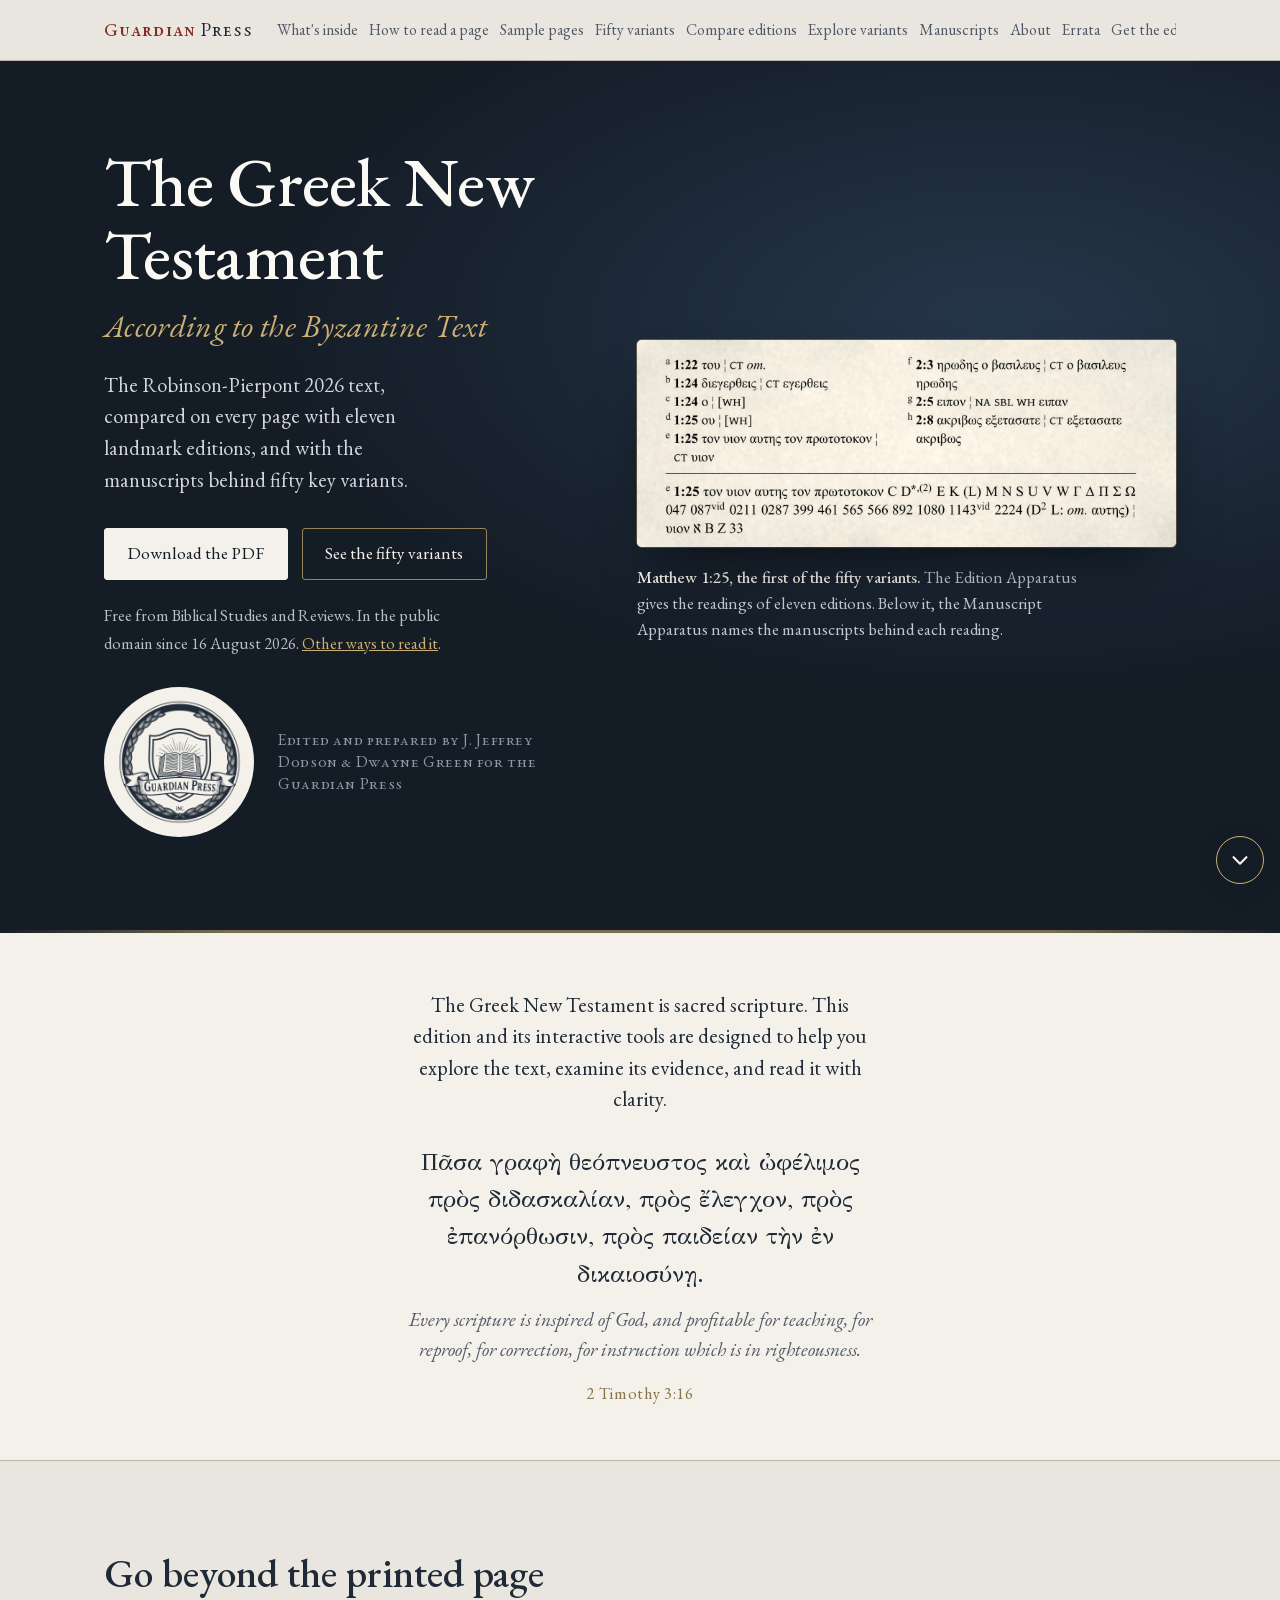
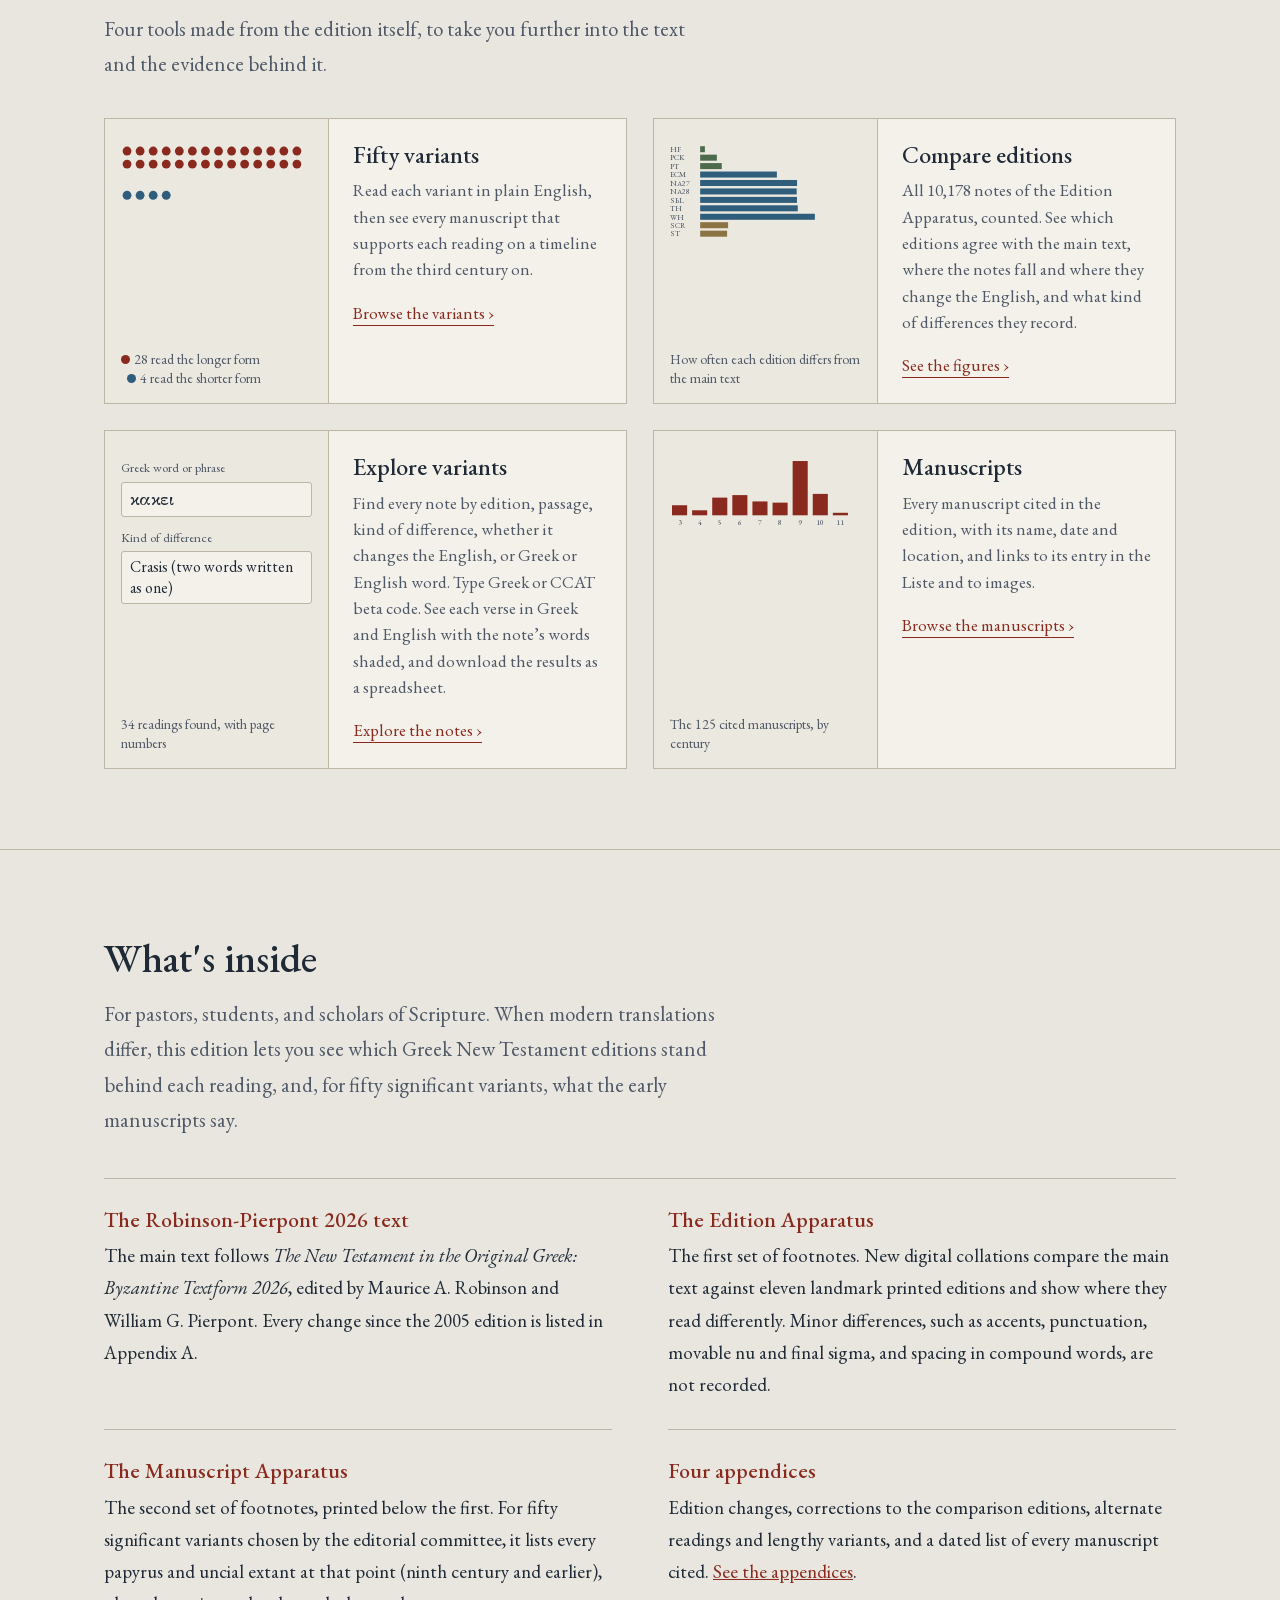
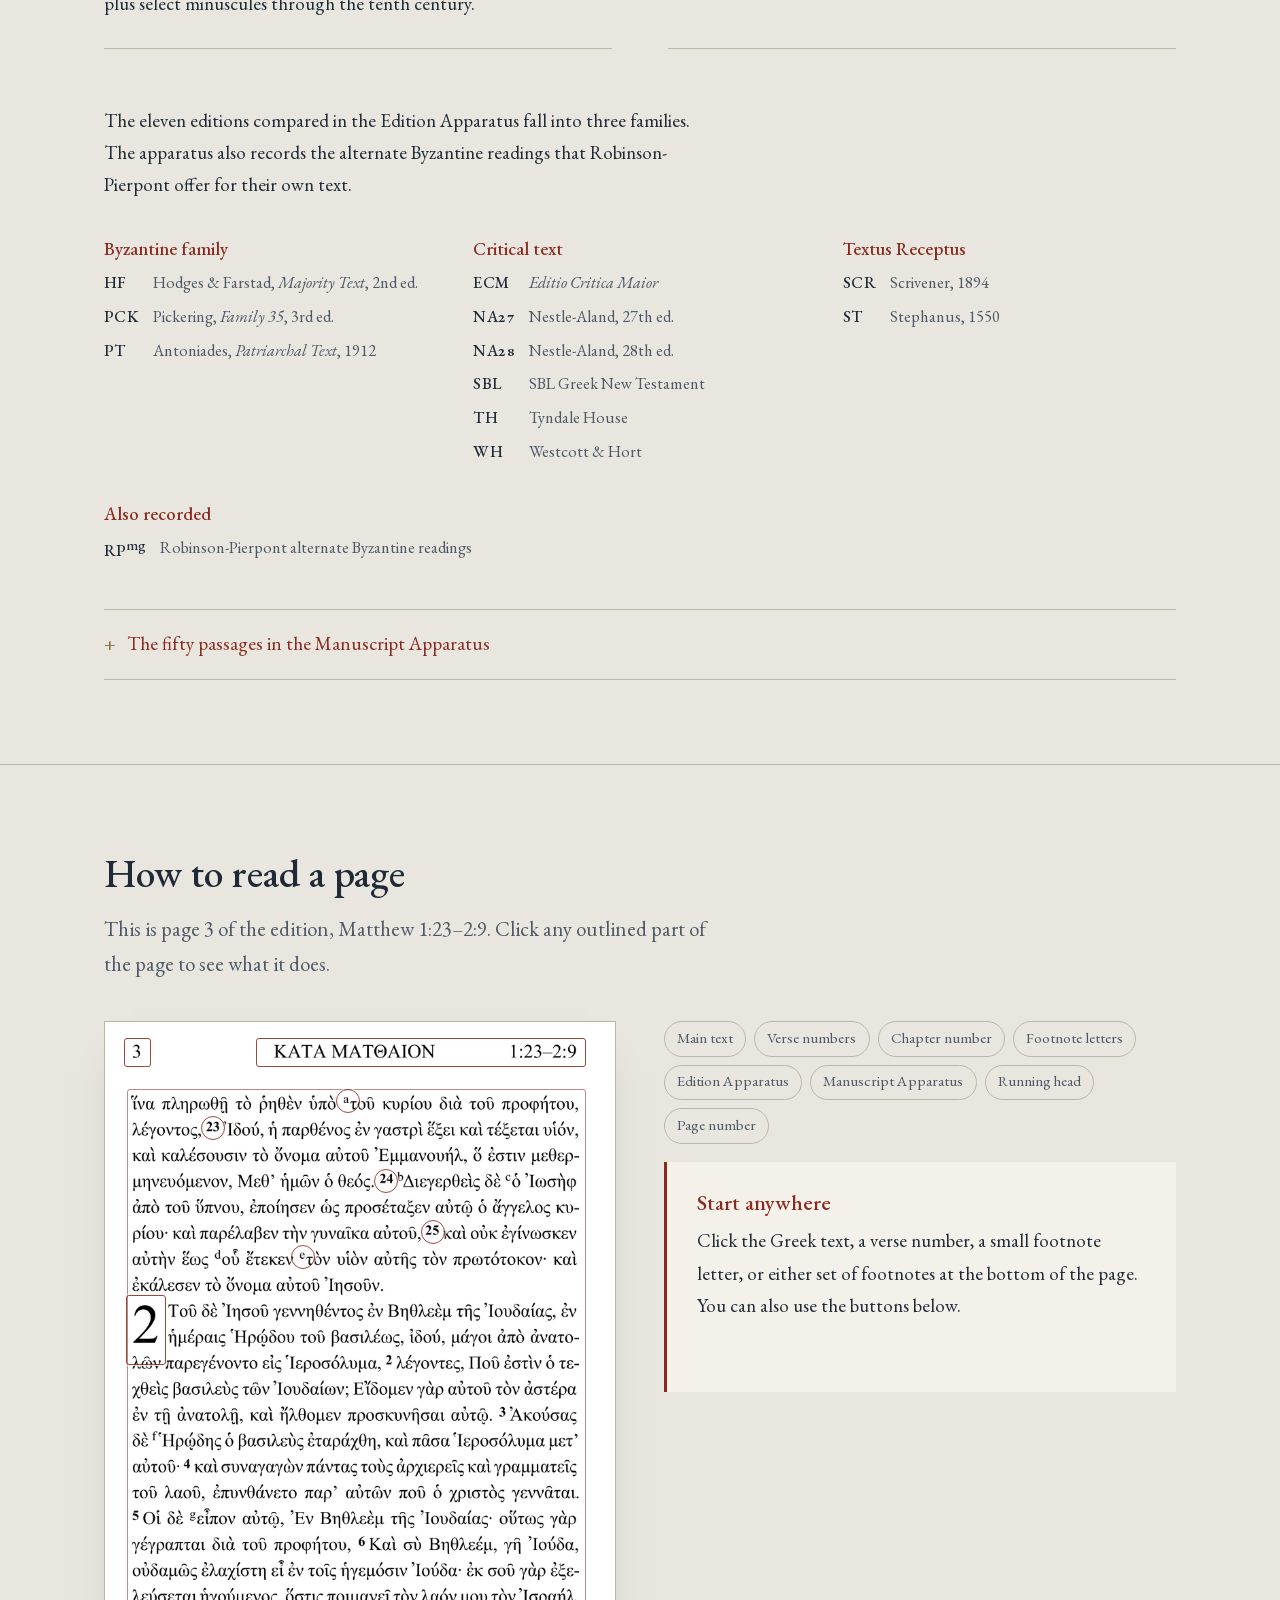
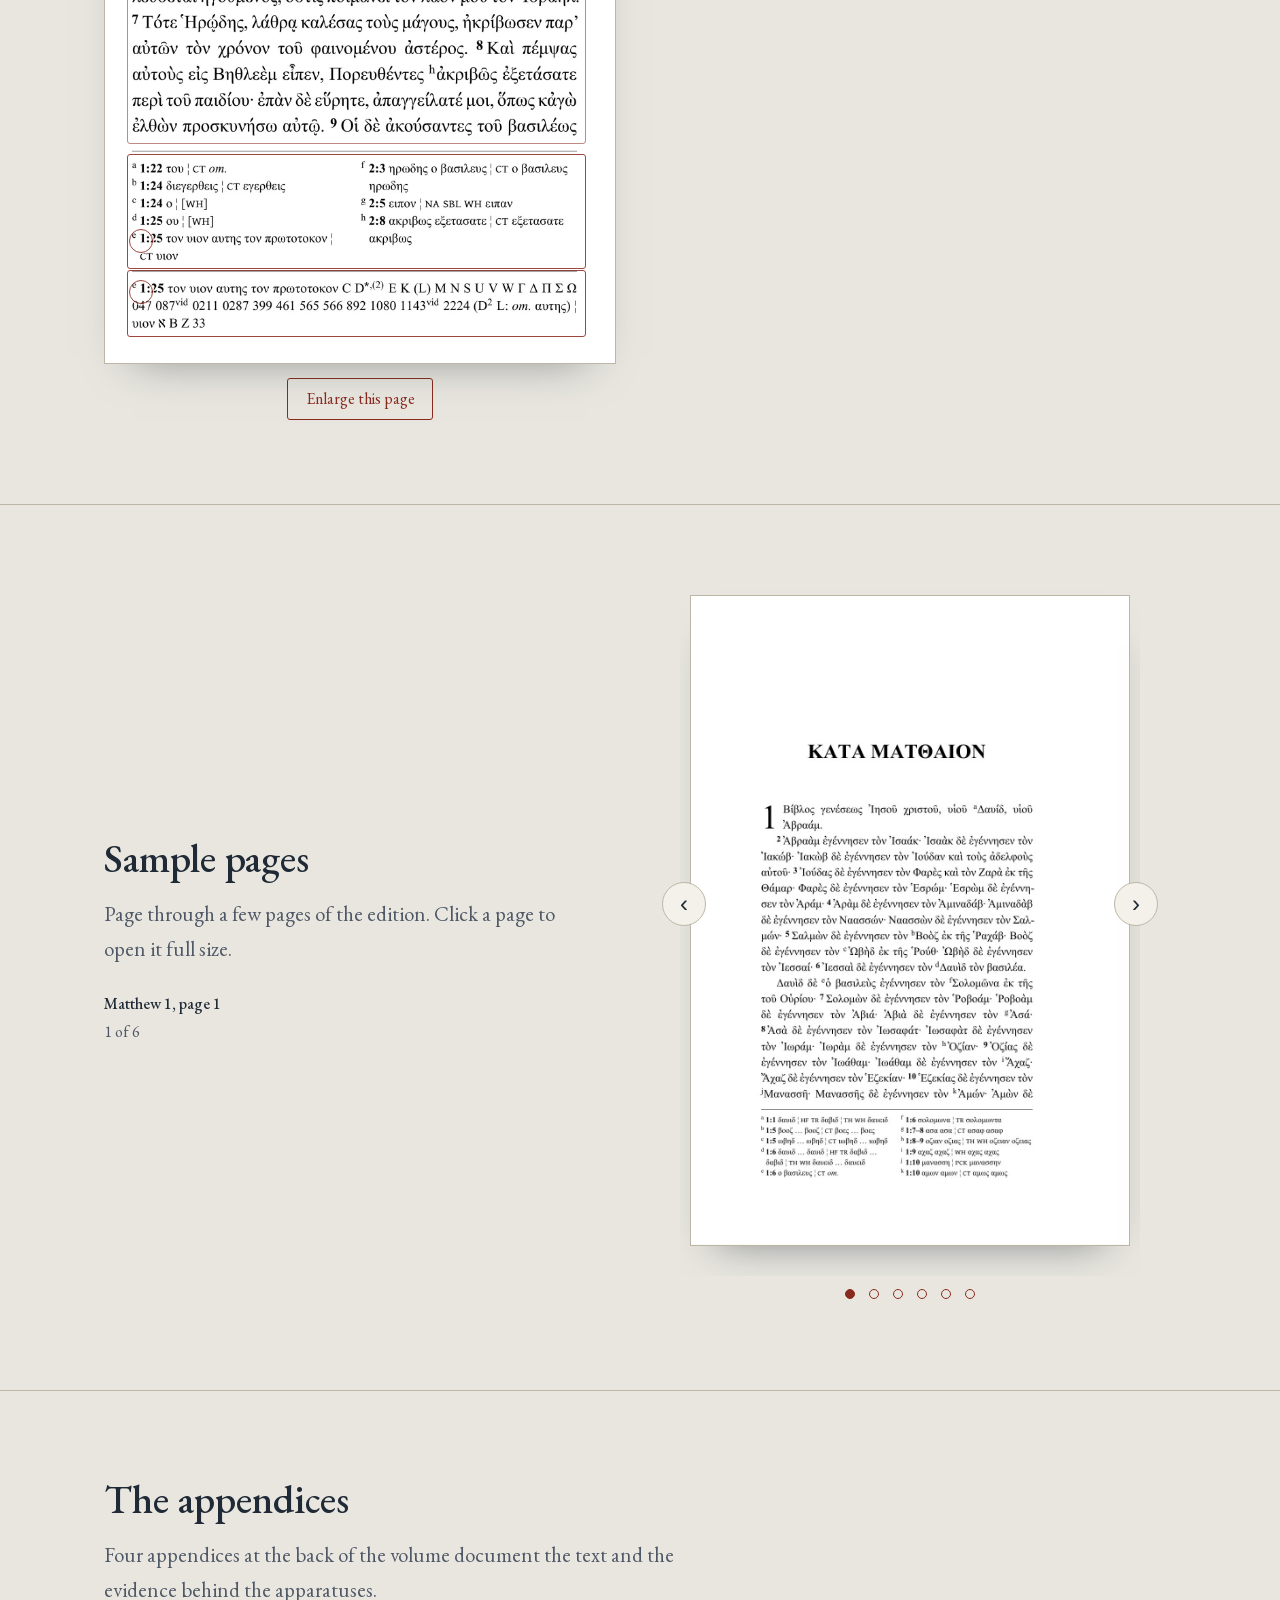
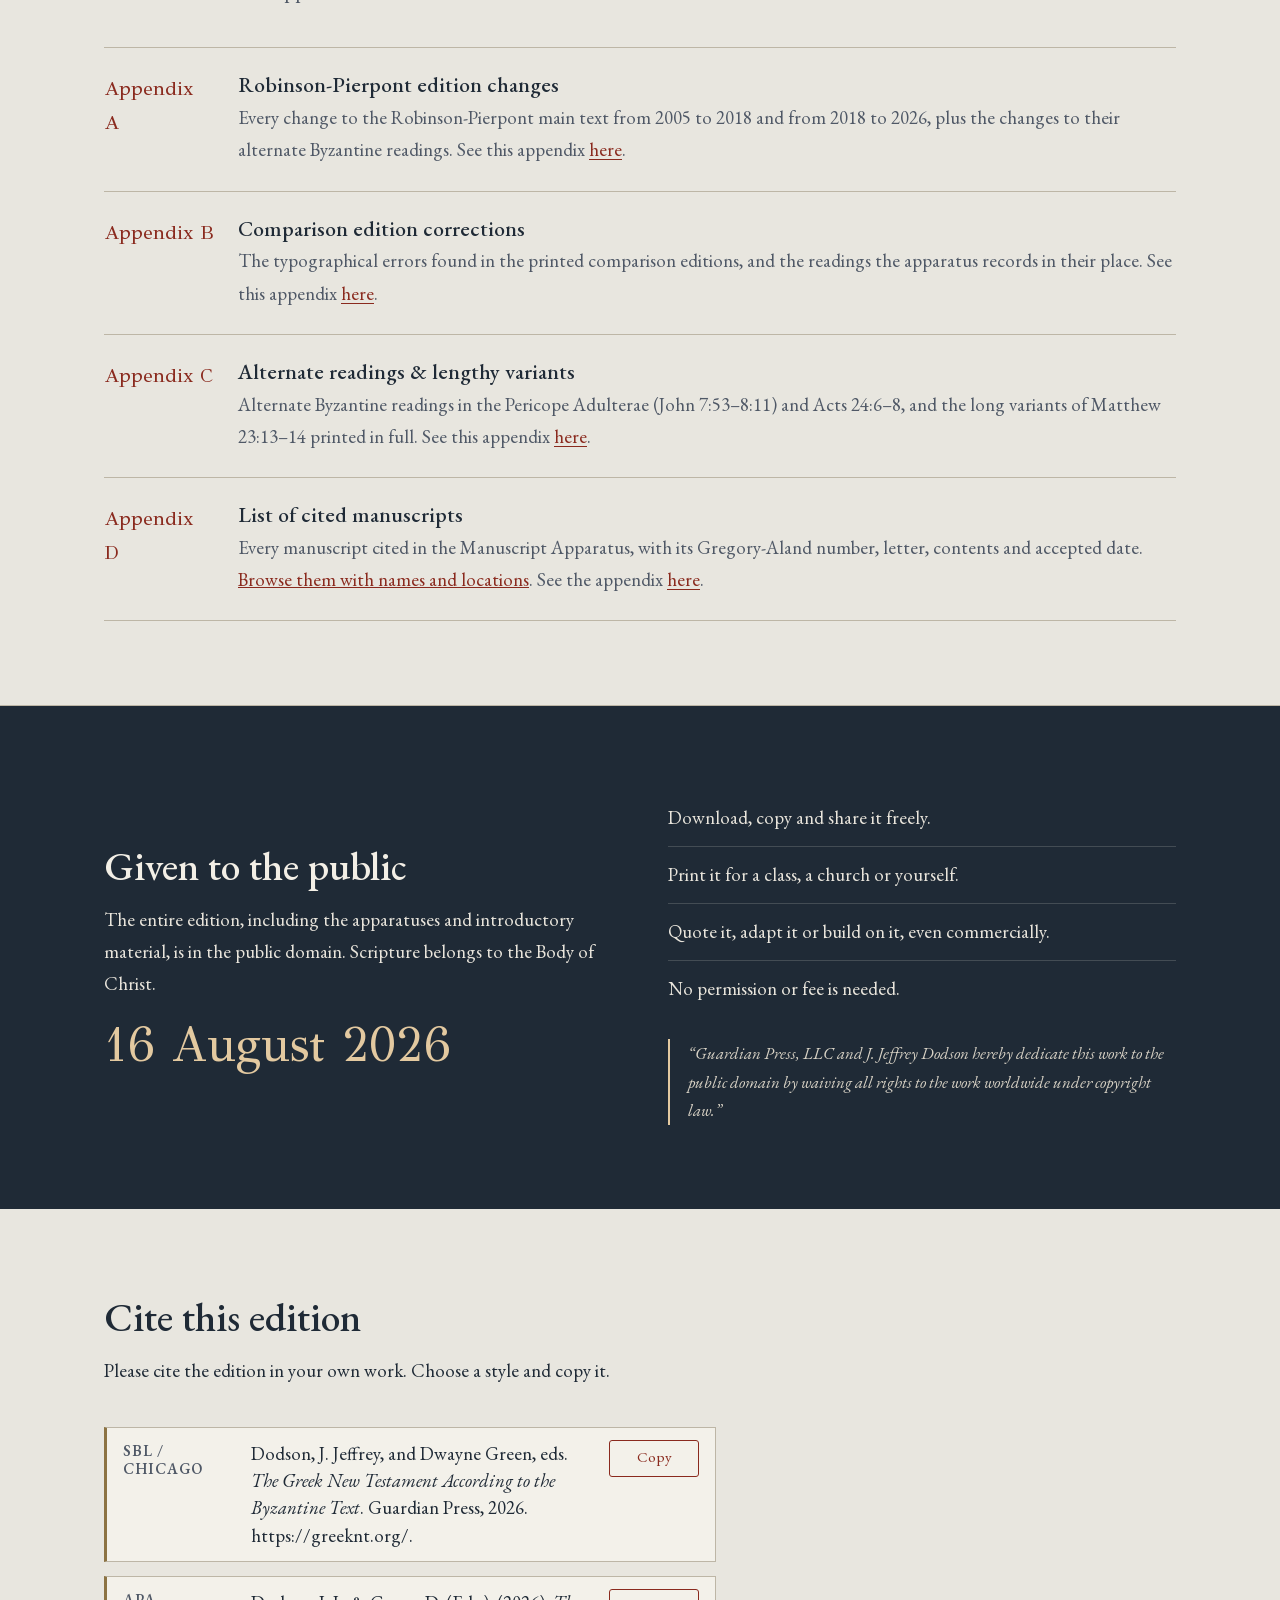
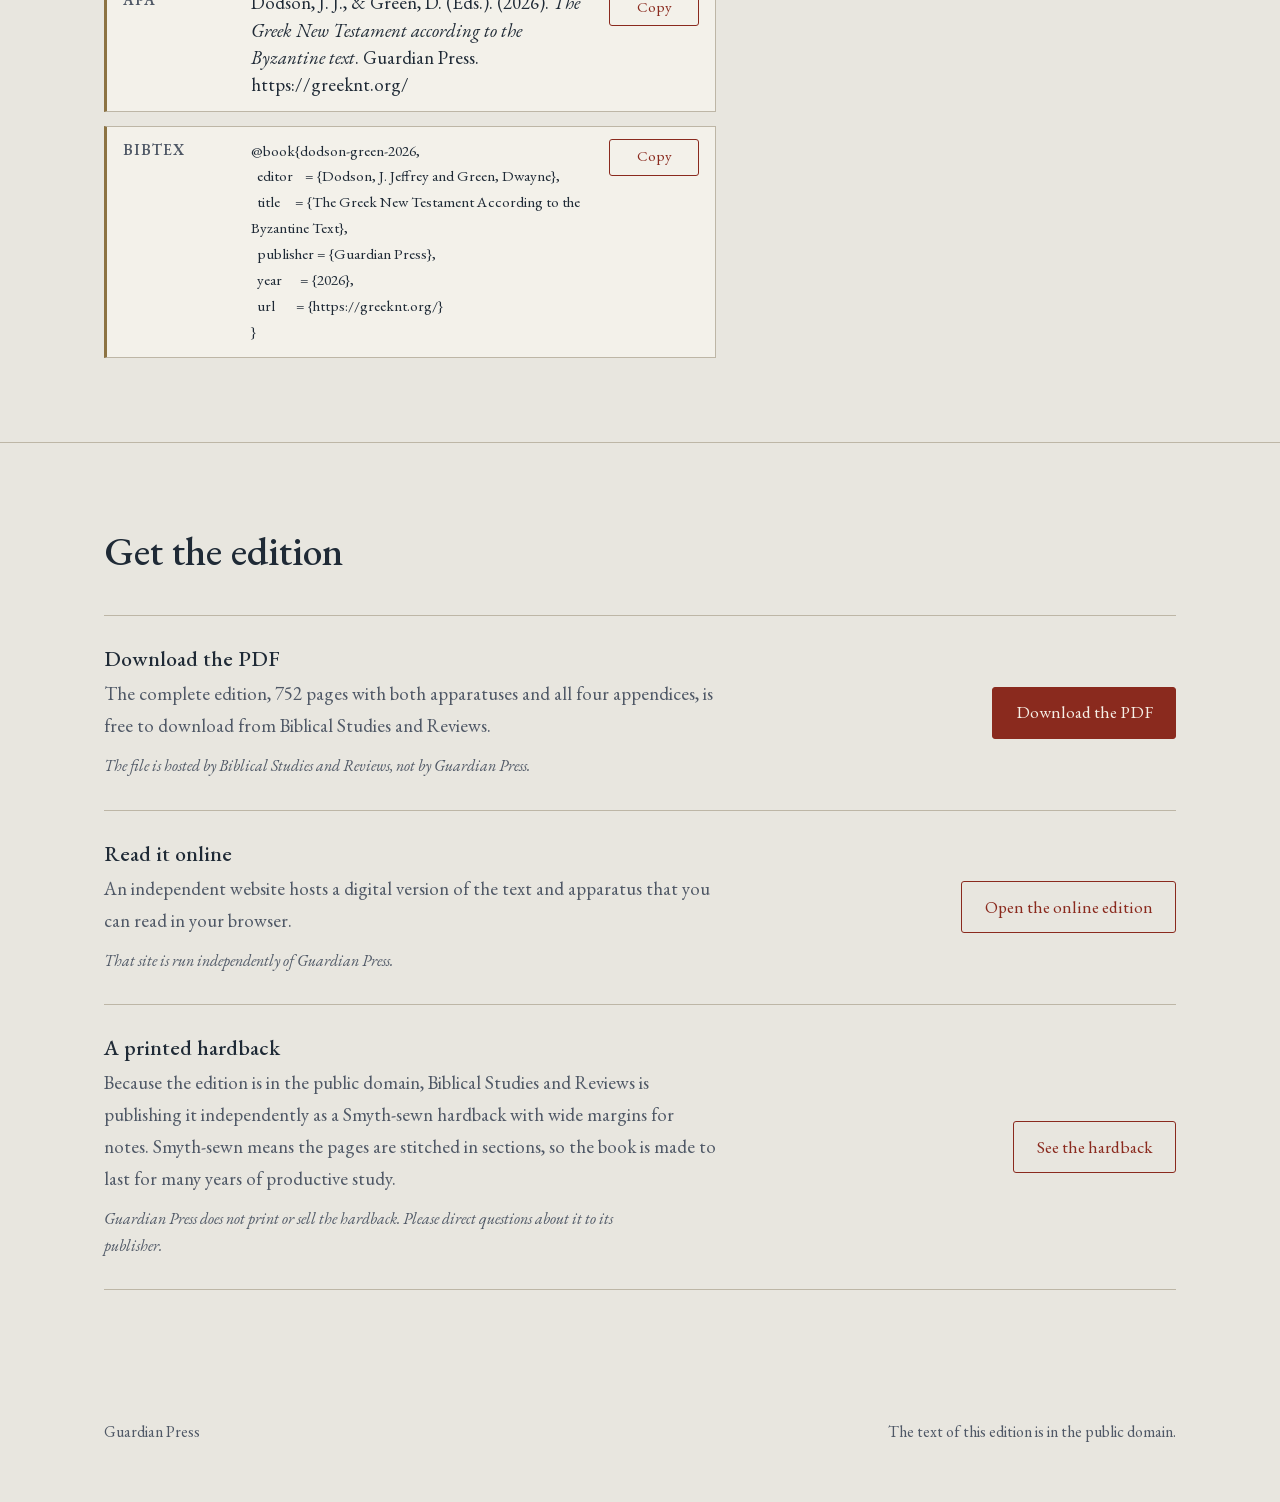
==== commit 1303f937: "Changed lede high dot to period." ====
--- a/index.html
+++ b/index.html
@@ -18,10 +18,10 @@
 <meta property="og:title" content="The Greek New Testament According to the Byzantine Text">
 <meta property="og:description" content="A free, public-domain comparative edition of the Robinson-Pierpont 2026 text, with two footnote apparatuses and four appendices.">
 <meta property="og:url" content="https://greeknt.org/">
-<meta property="og:image" content="https://greeknt.org/images/social-card.jpg">
+<meta property="og:image" content="https://greeknt.org/images/social-card-2.jpg">
 <meta property="og:image:width" content="1200">
 <meta property="og:image:height" content="630">
-<meta property="og:image:alt" content="The title, The Greek New Testament According to the Byzantine Text, beside a page of the edition">
+<meta property="og:image:alt" content="The title, The Greek New Testament According to the Byzantine Text, above 2 Timothy 3:16 in Greek, with the name Guardian Press">
 <meta name="twitter:card" content="summary_large_image">
 <link rel="preload" href="fonts/EBGaramond-Regular.woff2" as="font" type="font/woff2" crossorigin>
 <link rel="stylesheet" href="style.css">
@@ -100,7 +100,7 @@
     <div class="wrap">
       <p class="ep-lead">The Greek New Testament is sacred scripture. This edition and its interactive tools are designed to help you explore the text, examine its evidence, and read it with clarity.</p>
       <blockquote class="ep-quote">
-        <p class="ep-greek greek" lang="grc">Πᾶσα γραφὴ θεόπνευστος καὶ ὠφέλιμος πρὸς διδασκαλίαν, πρὸς ἔλεγχον, πρὸς ἐπανόρθωσιν, πρὸς παιδείαν τὴν ἐν δικαιοσύνῃ·</p>
+        <p class="ep-greek greek" lang="grc">Πᾶσα γραφὴ θεόπνευστος καὶ ὠφέλιμος πρὸς διδασκαλίαν, πρὸς ἔλεγχον, πρὸς ἐπανόρθωσιν, πρὸς παιδείαν τὴν ἐν δικαιοσύνῃ.</p>
         <p class="ep-en">Every scripture is inspired of God, and profitable for teaching, for reproof, for correction, for instruction which is in righteousness.</p>
         <p class="ep-cite">2 Timothy 3:16</p>
       </blockquote>
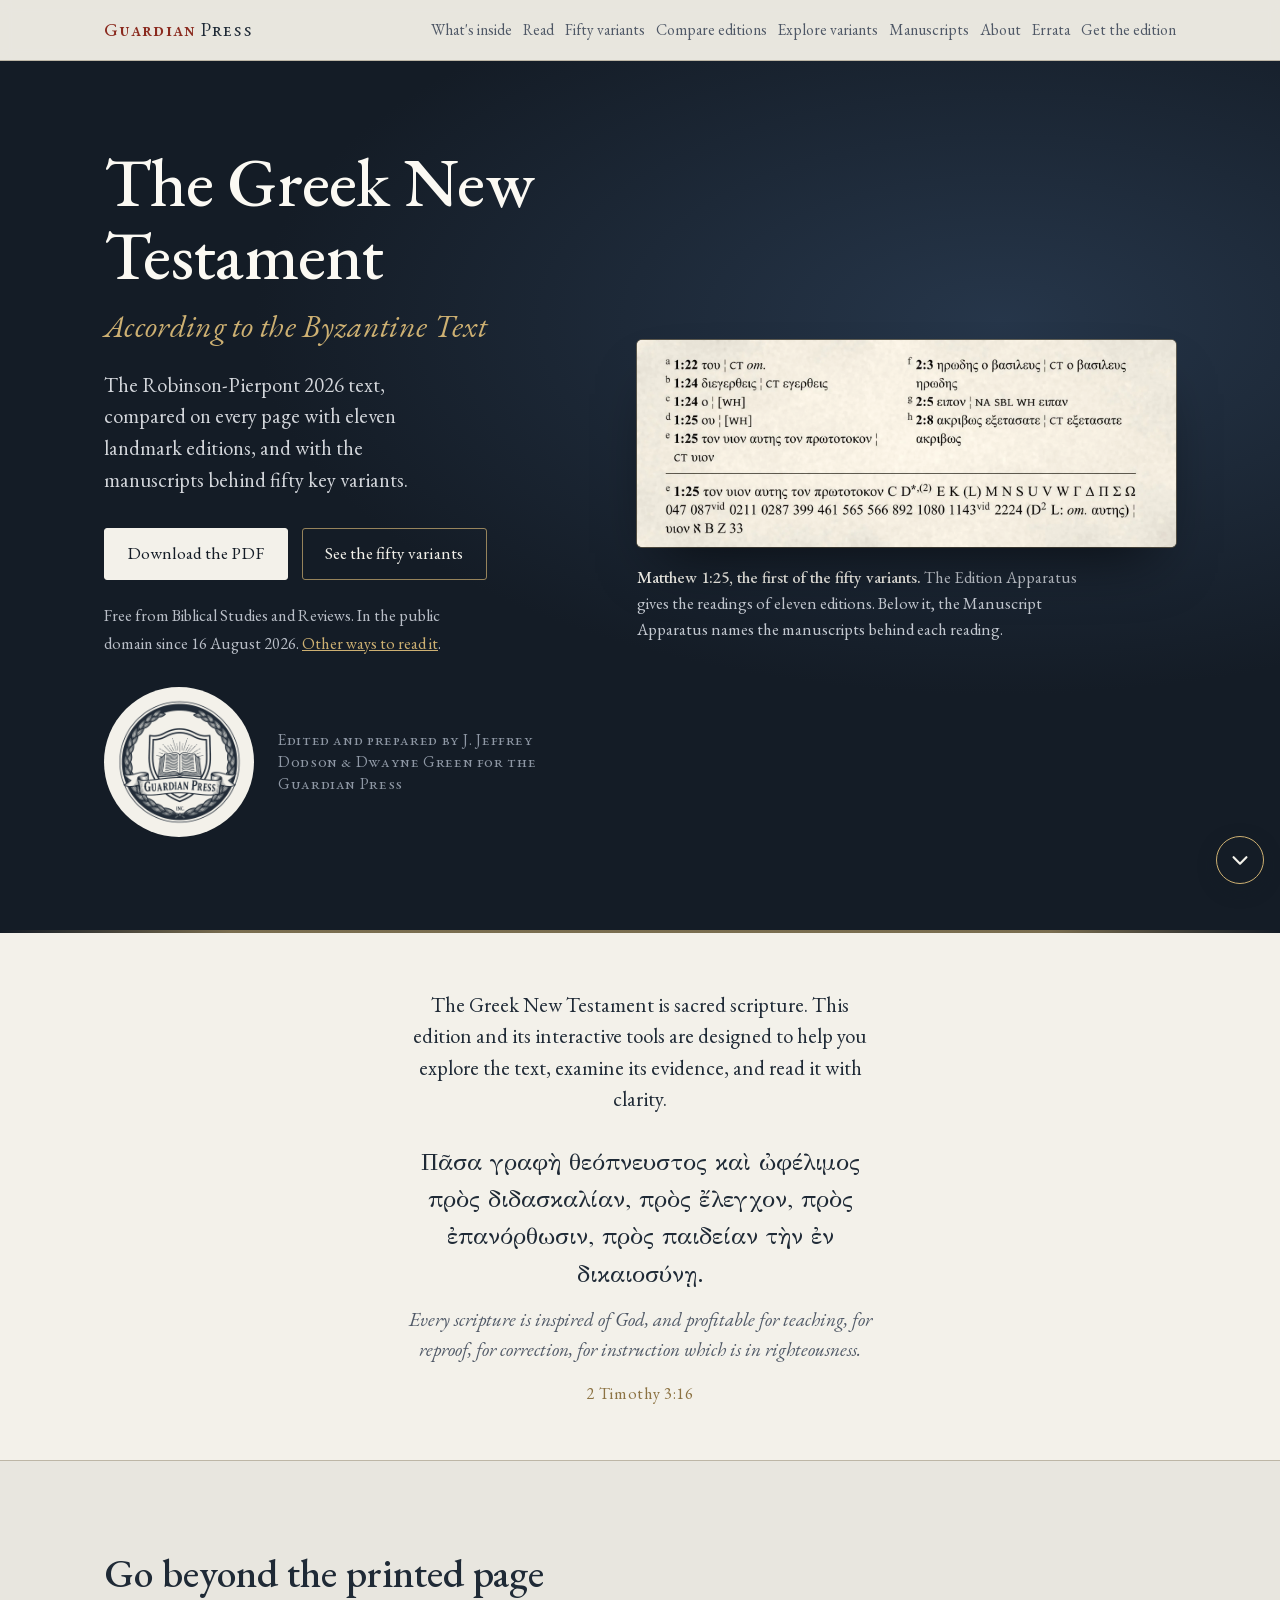
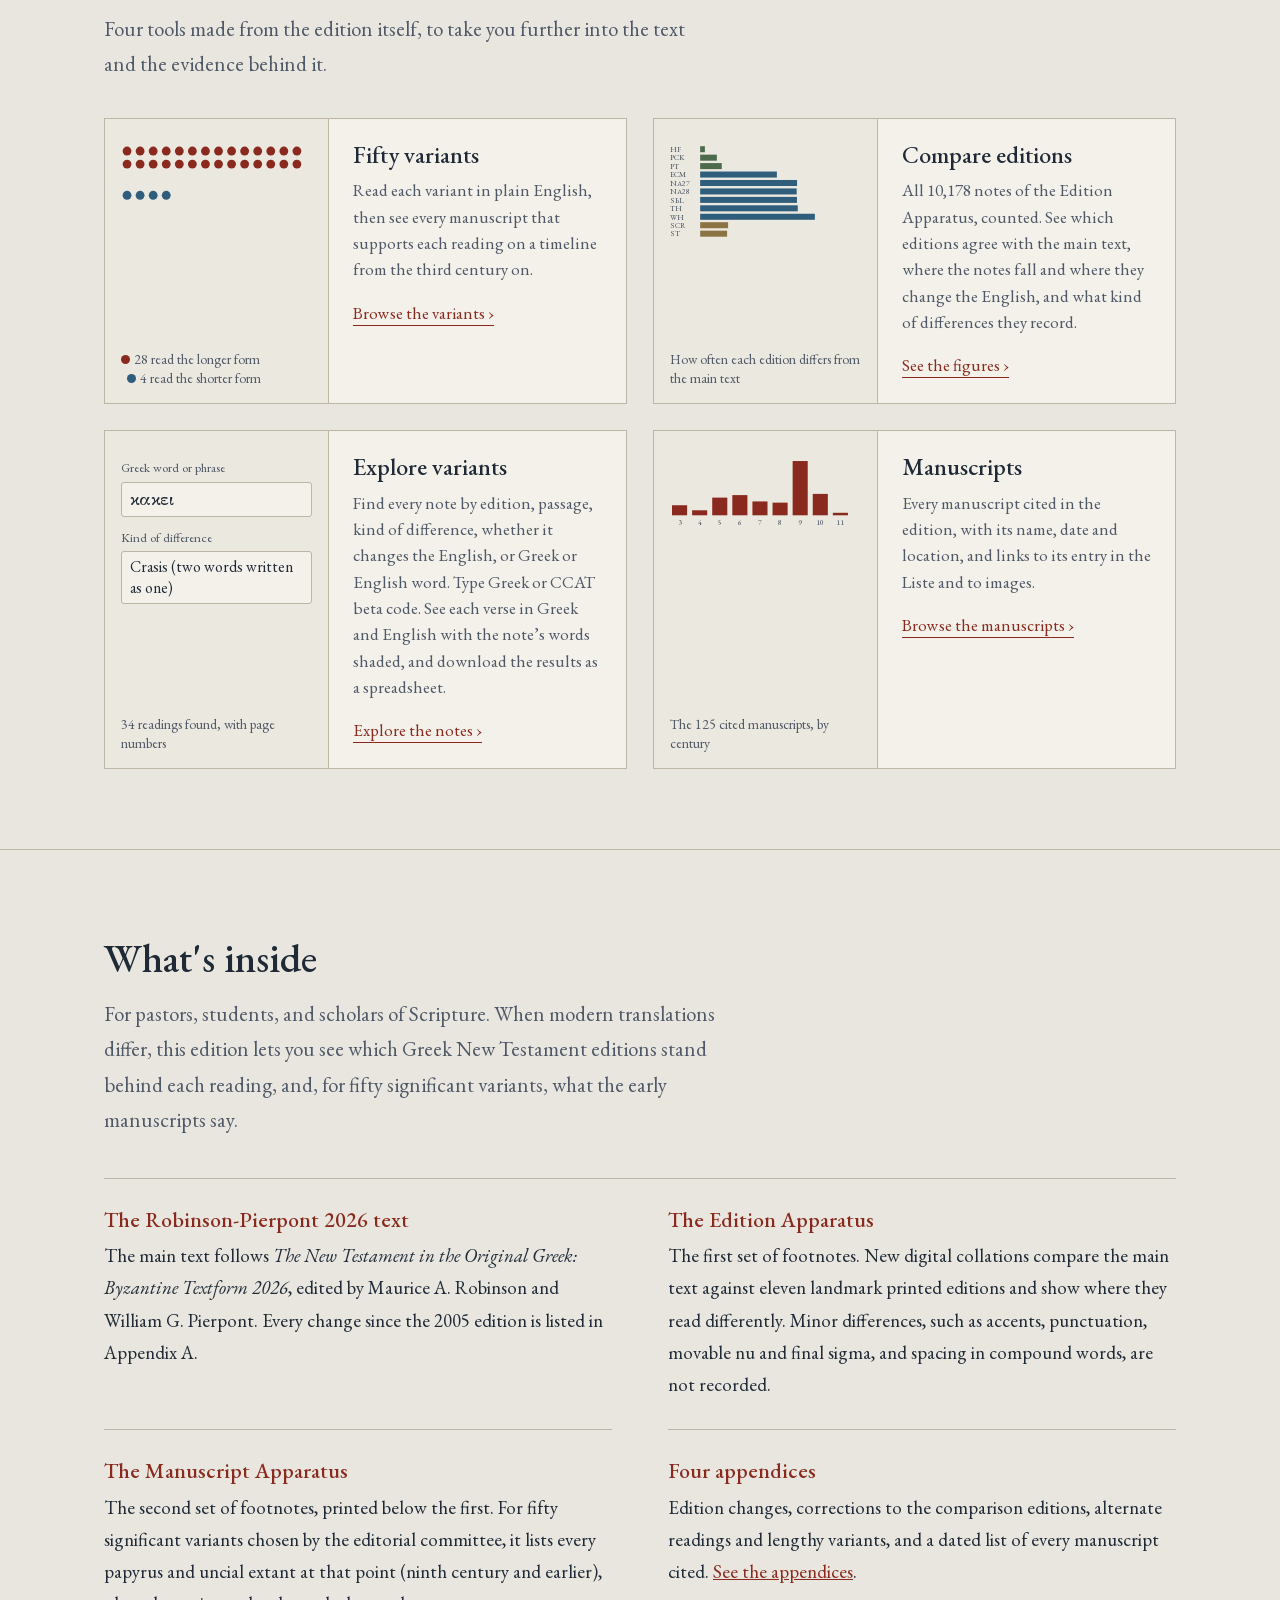
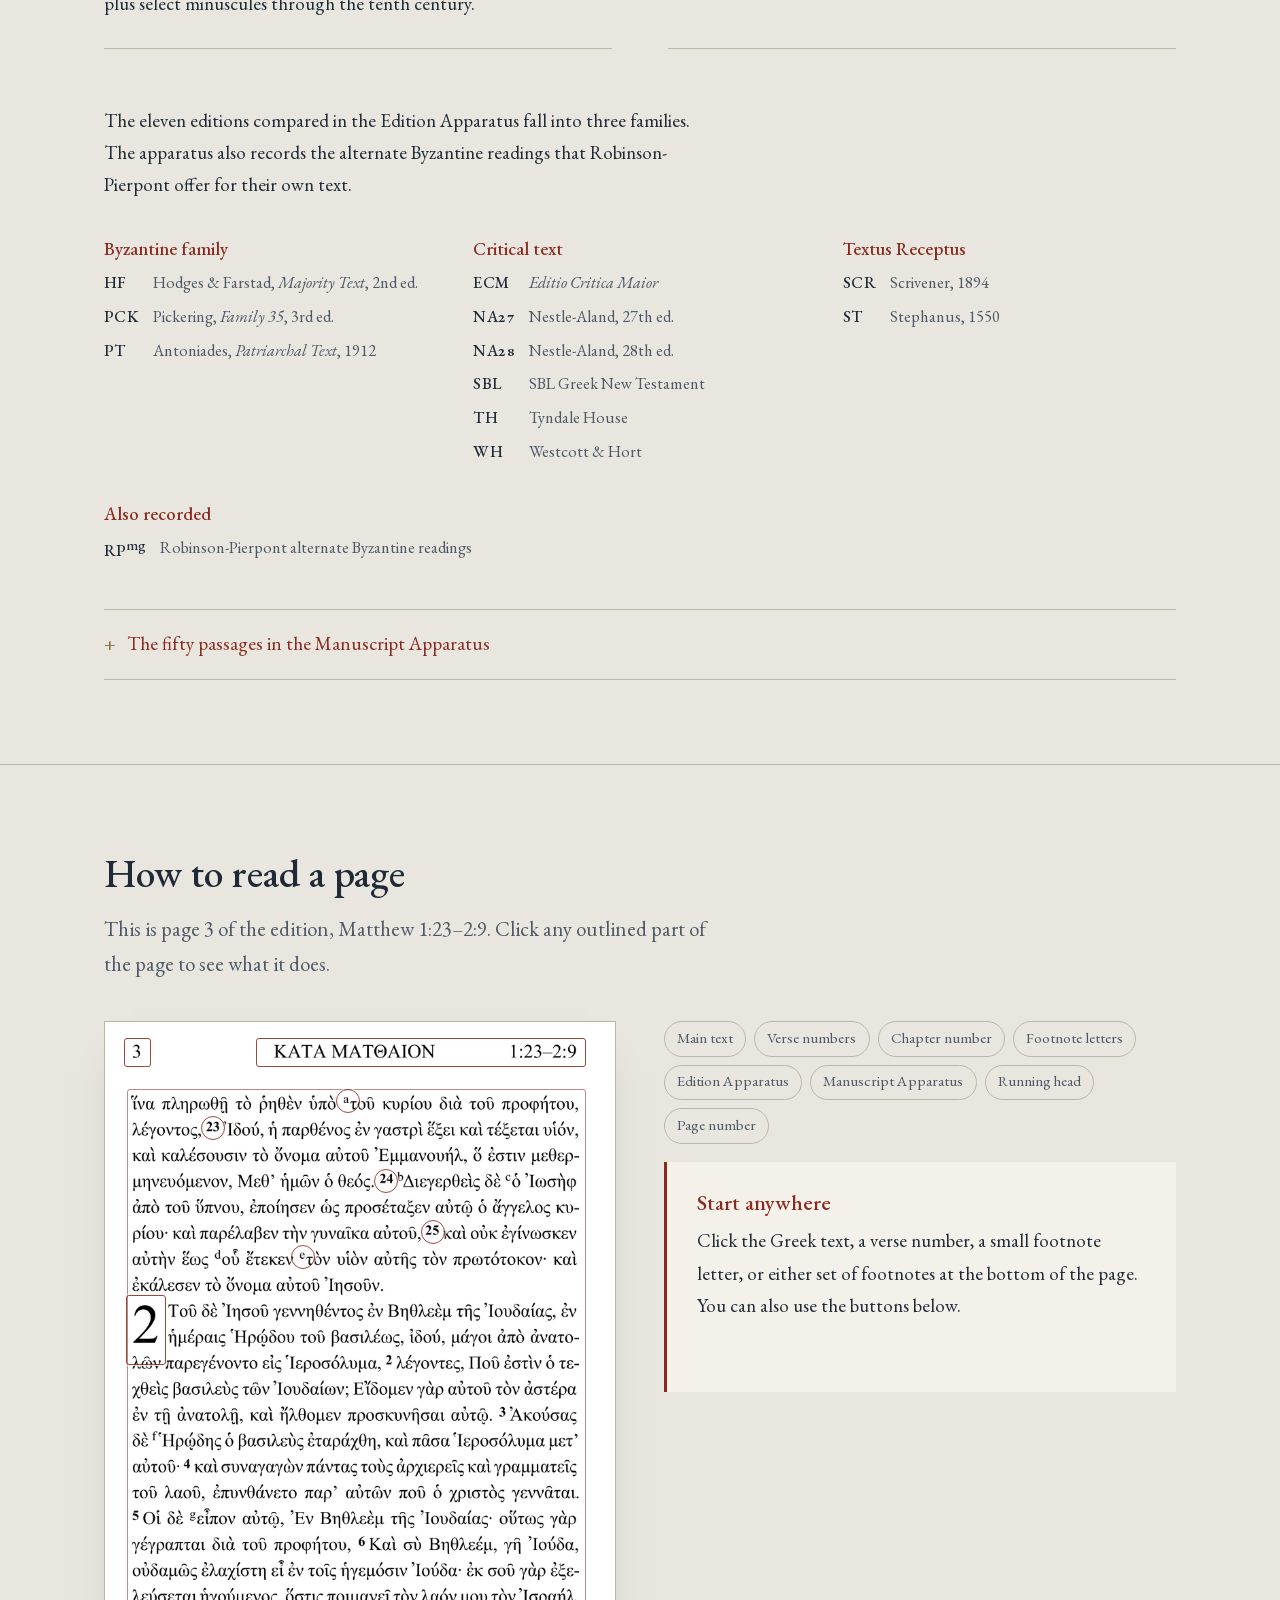
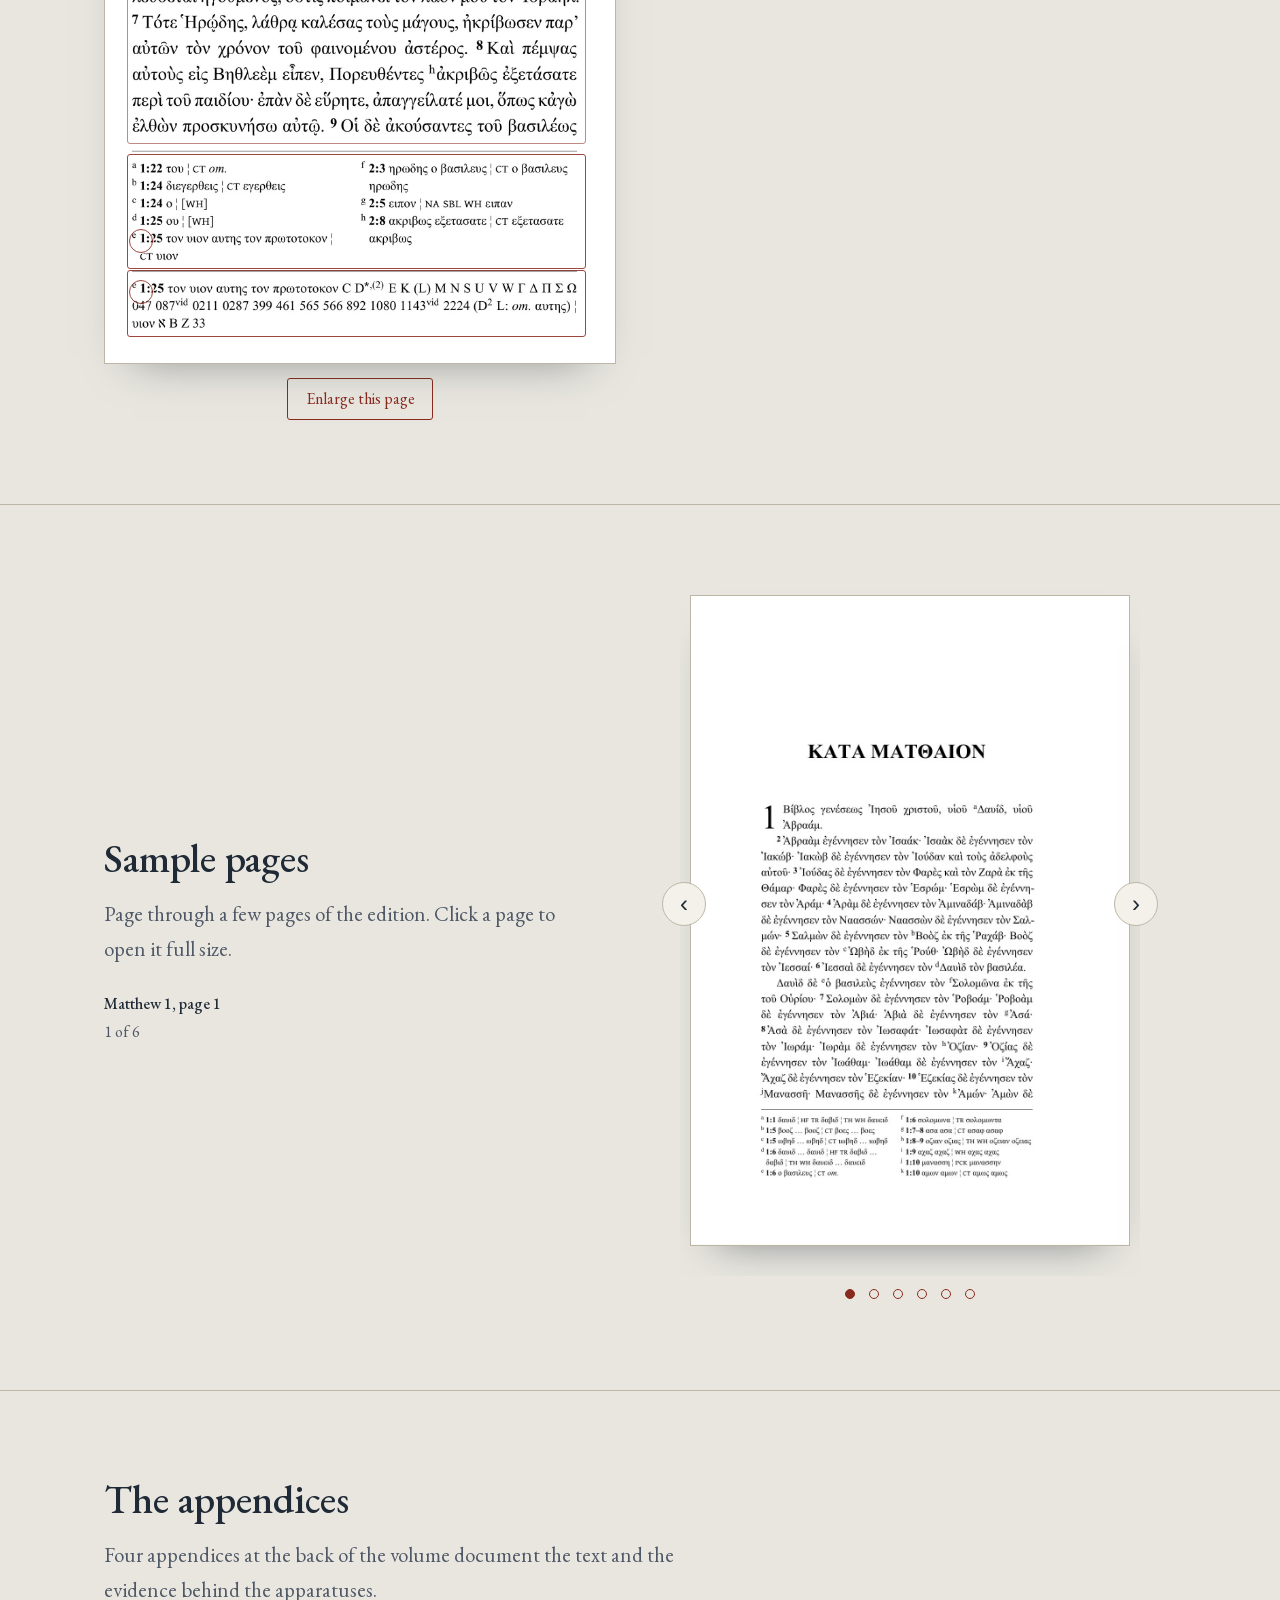
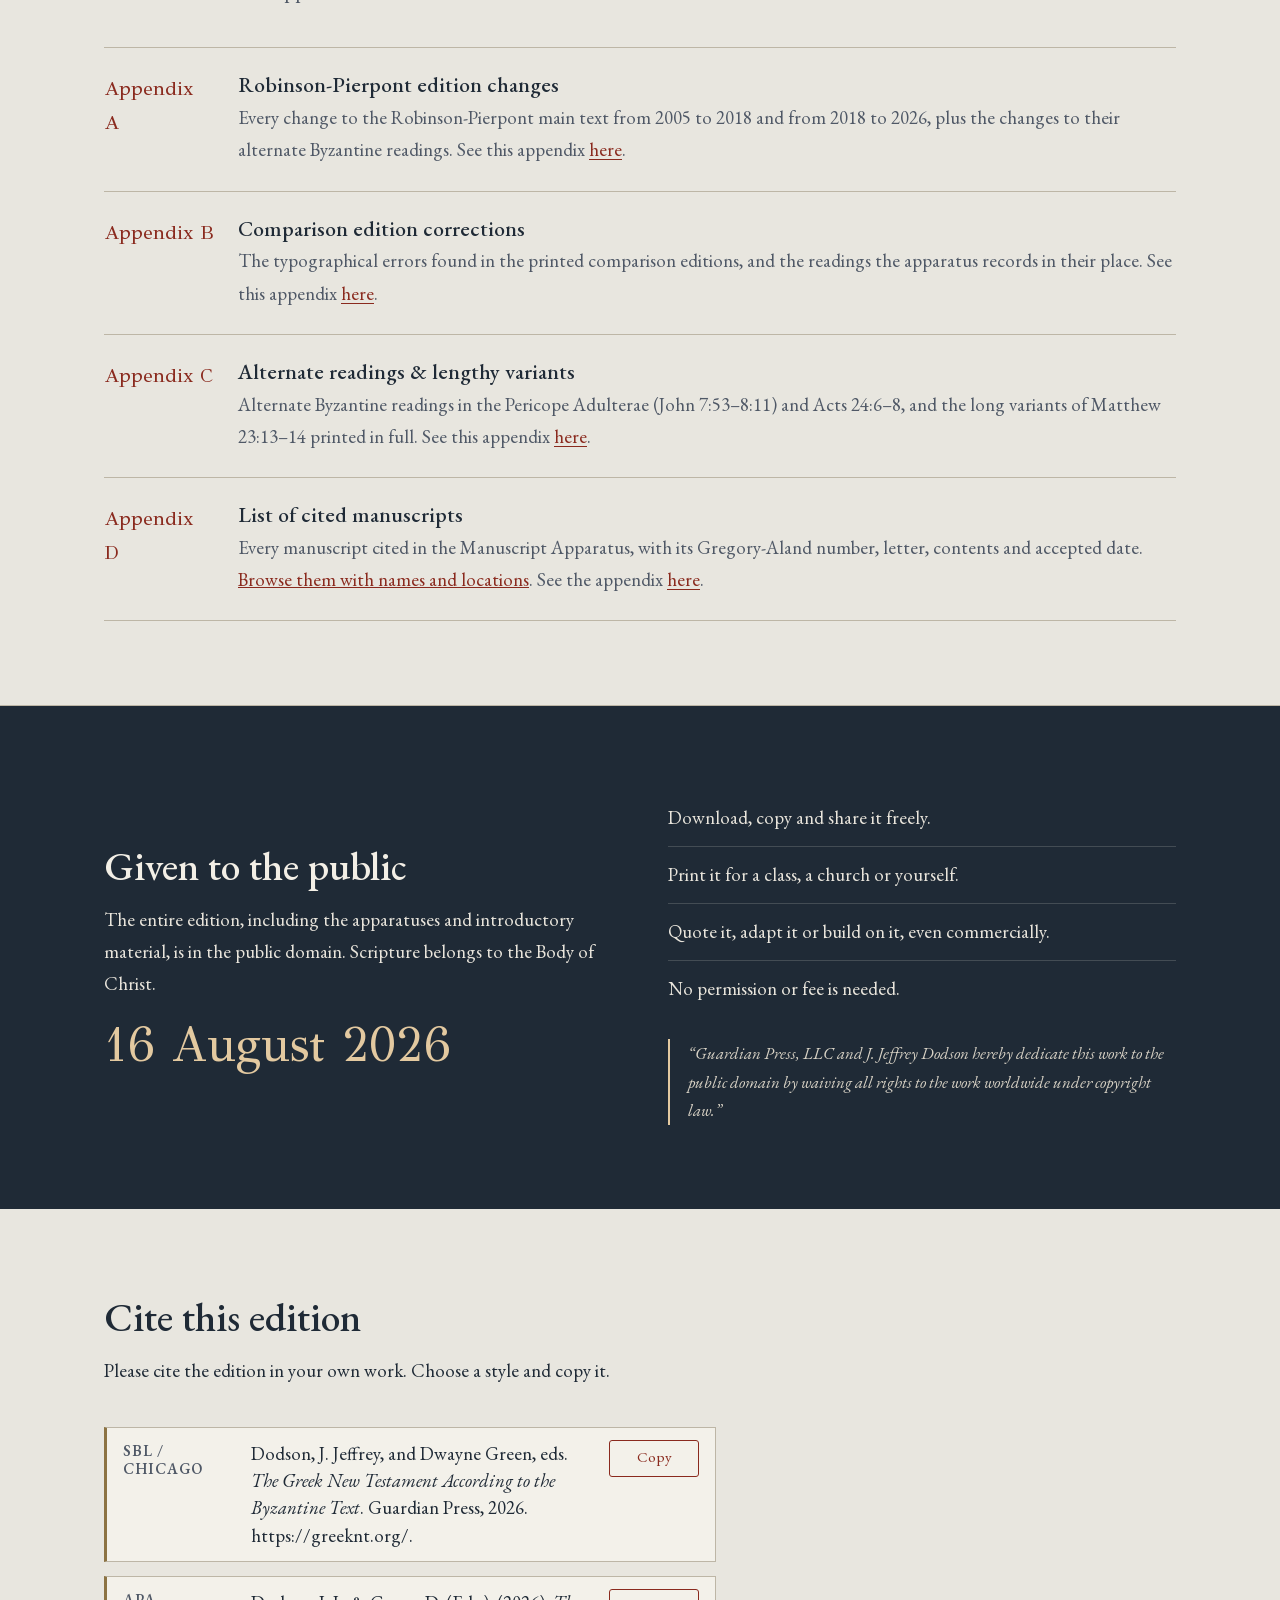
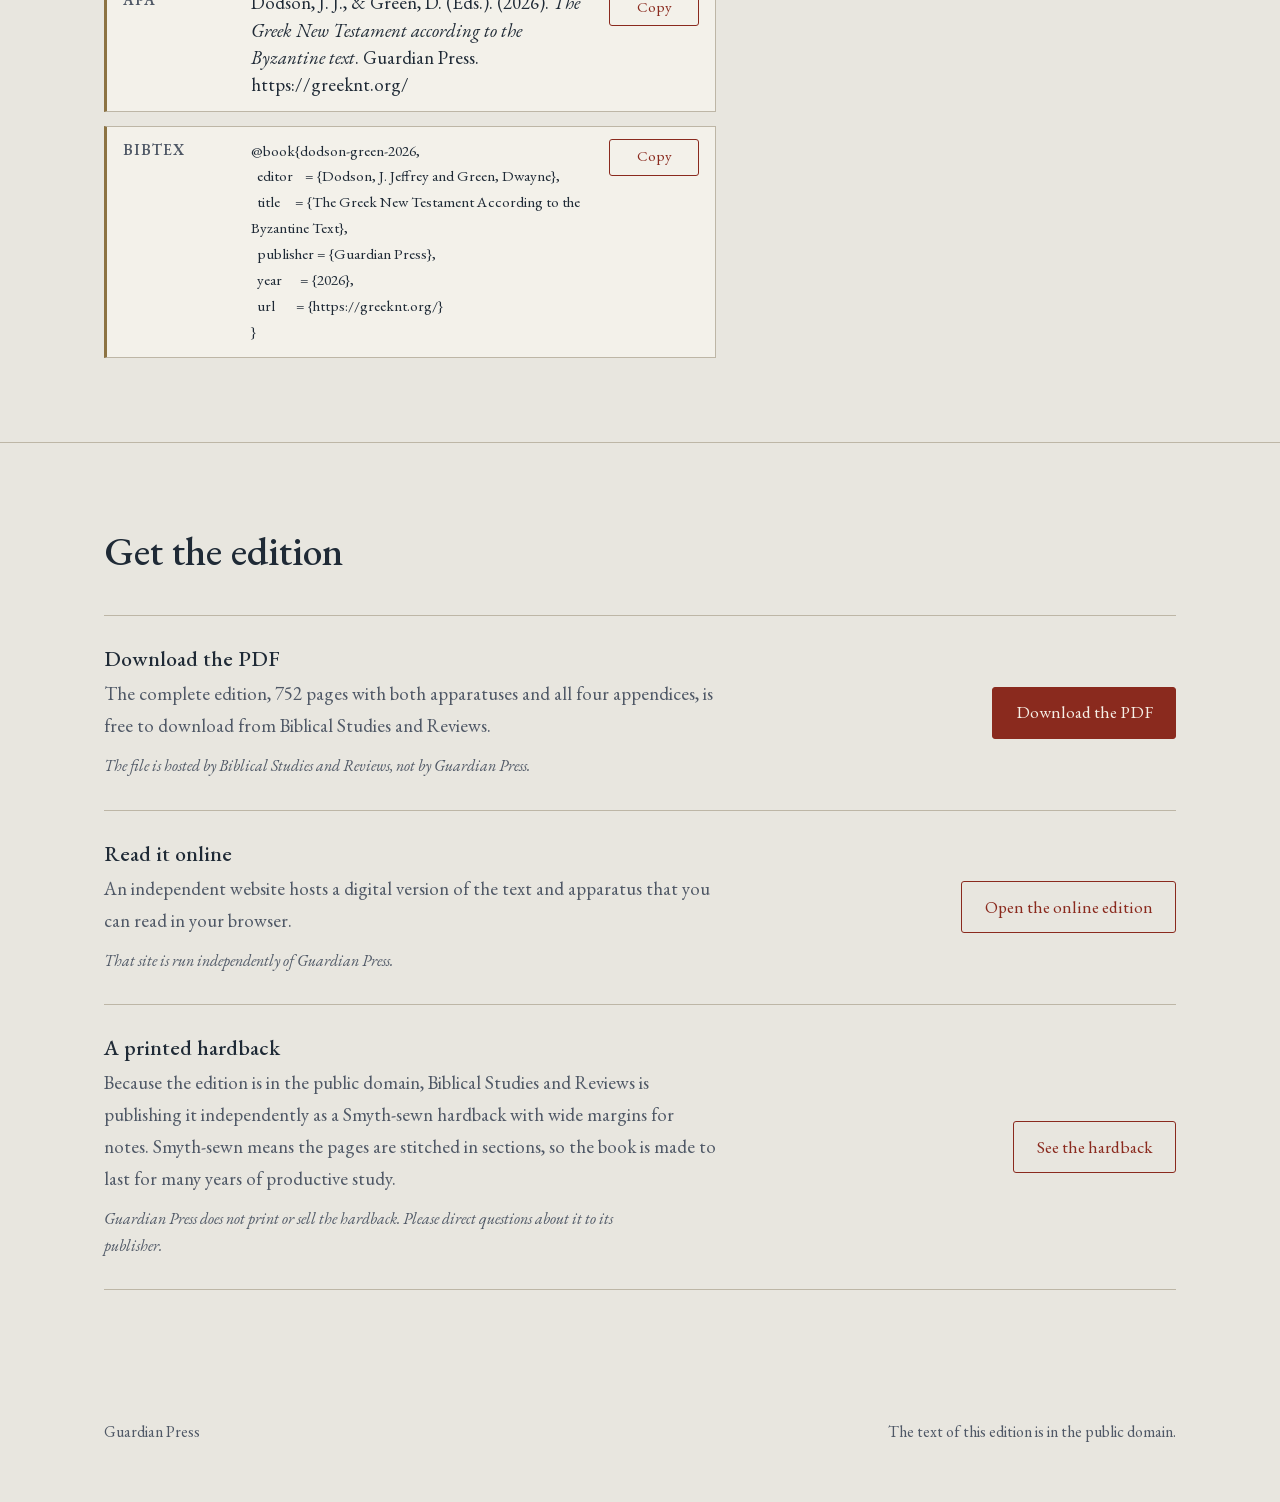
==== commit 159c9259: "Read Read passages, search passages, and generate vocabulary lists." ====
--- a/index.html
+++ b/index.html
@@ -41,6 +41,7 @@
       <a href="#explore">How to read a page</a>
       <a href="#samples">Sample pages</a>
       <a href="#appendices">Appendices</a>
+      <a href="read.html">Read</a>
       <a href="variants.html">Fifty variants</a>
       <a href="stats.html">Compare editions</a>
       <a href="search.html">Explore variants</a>
@@ -57,6 +58,7 @@
         <a href="#explore">How to read a page</a>
         <a href="#samples">Sample pages</a>
         <a href="#appendices">Appendices</a>
+        <a href="read.html">Read</a>
         <a href="variants.html">Fifty variants</a>
         <a href="stats.html">Compare editions</a>
         <a href="search.html">Explore variants</a>
--- a/style.css
+++ b/style.css
@@ -37,7 +37,7 @@
 .topbar .wrap{display:flex;align-items:center;gap:24px;height:60px}
 .brand{font-variant:small-caps;letter-spacing:.06em;font-size:1.15rem;text-decoration:none;color:var(--ink);white-space:nowrap}
 .brand b{color:var(--rubric);font-weight:500}
-.nav{display:flex;gap:16px;margin-left:auto;overflow-x:auto;scrollbar-width:none}
+.nav{display:flex;gap:16px;margin-left:auto}
 .nav::-webkit-scrollbar{display:none}
 .nav a{color:var(--ink-soft);text-decoration:none;font-size:.97rem;white-space:nowrap}
 .nav a:hover{color:var(--rubric)}
@@ -47,7 +47,7 @@
 .navmenu summary::before{content:"";width:16px;height:2px;background:currentColor;box-shadow:0 -5px 0 currentColor,0 5px 0 currentColor;flex:none}
 .navmenu summary::-webkit-details-marker{display:none}
 .navmenu[open] summary{background:var(--rubric);border-color:var(--rubric);color:#f6efe6}
-.navmenu-list{position:absolute;right:0;top:calc(100% + 12px);min-width:220px;background:#f4f1ea;border:1px solid var(--rule);box-shadow:0 8px 24px rgba(30,40,55,.18);padding:6px 0;display:flex;flex-direction:column}
+.navmenu-list{max-height:calc(100vh - 90px);overflow-y:auto;position:absolute;right:0;top:calc(100% + 12px);min-width:220px;background:#f4f1ea;border:1px solid var(--rule);box-shadow:0 8px 24px rgba(30,40,55,.18);padding:6px 0;display:flex;flex-direction:column}
 .navmenu-list a{padding:.65em 1.2em;color:var(--ink);text-decoration:none;font-size:1.05rem}
 .navmenu-list a:hover{background:rgba(138,42,30,.07);color:var(--rubric)}
 
@@ -237,8 +237,8 @@
 /* The longer "Compare editions" link needs a little more room in the top bar */
 .nav{gap:11px}
 
-@media (max-width:1250px){.nav a[href="#samples"]{display:none}}
-@media (max-width:1130px){.nav a[href="#explore"]{display:none}}
+.nav a[href="#samples"],.nav a[href="#explore"]{display:none}
+@media (max-width:1240px){.nav a[href="#inside"]{display:none}}
 @media (max-width:1060px){.nav a[href="#grid"]{display:none}}
 @media (max-width:1060px){.nav a[href="#timeline"]{display:none}}
 @media (max-width:860px){.nav{display:none}.navmenu{display:block}}
@@ -268,5 +268,5 @@
   .panel .card{flex:1 1 auto;min-height:0;overflow-y:auto;overscroll-behavior:contain;-webkit-overflow-scrolling:touch;border-left:0;padding:16px 20px 22px}
 }
 @media (max-width:860px) and (prefers-reduced-motion:reduce){.panel,.panel.open{transition:none}}
-@media (max-width:940px){.nav{display:none}.navmenu{display:block}}
+@media (max-width:1000px){.nav{display:none}.navmenu{display:block}}
 @media (max-width:1130px){.nav{gap:10px}.nav a{font-size:.93rem}}
